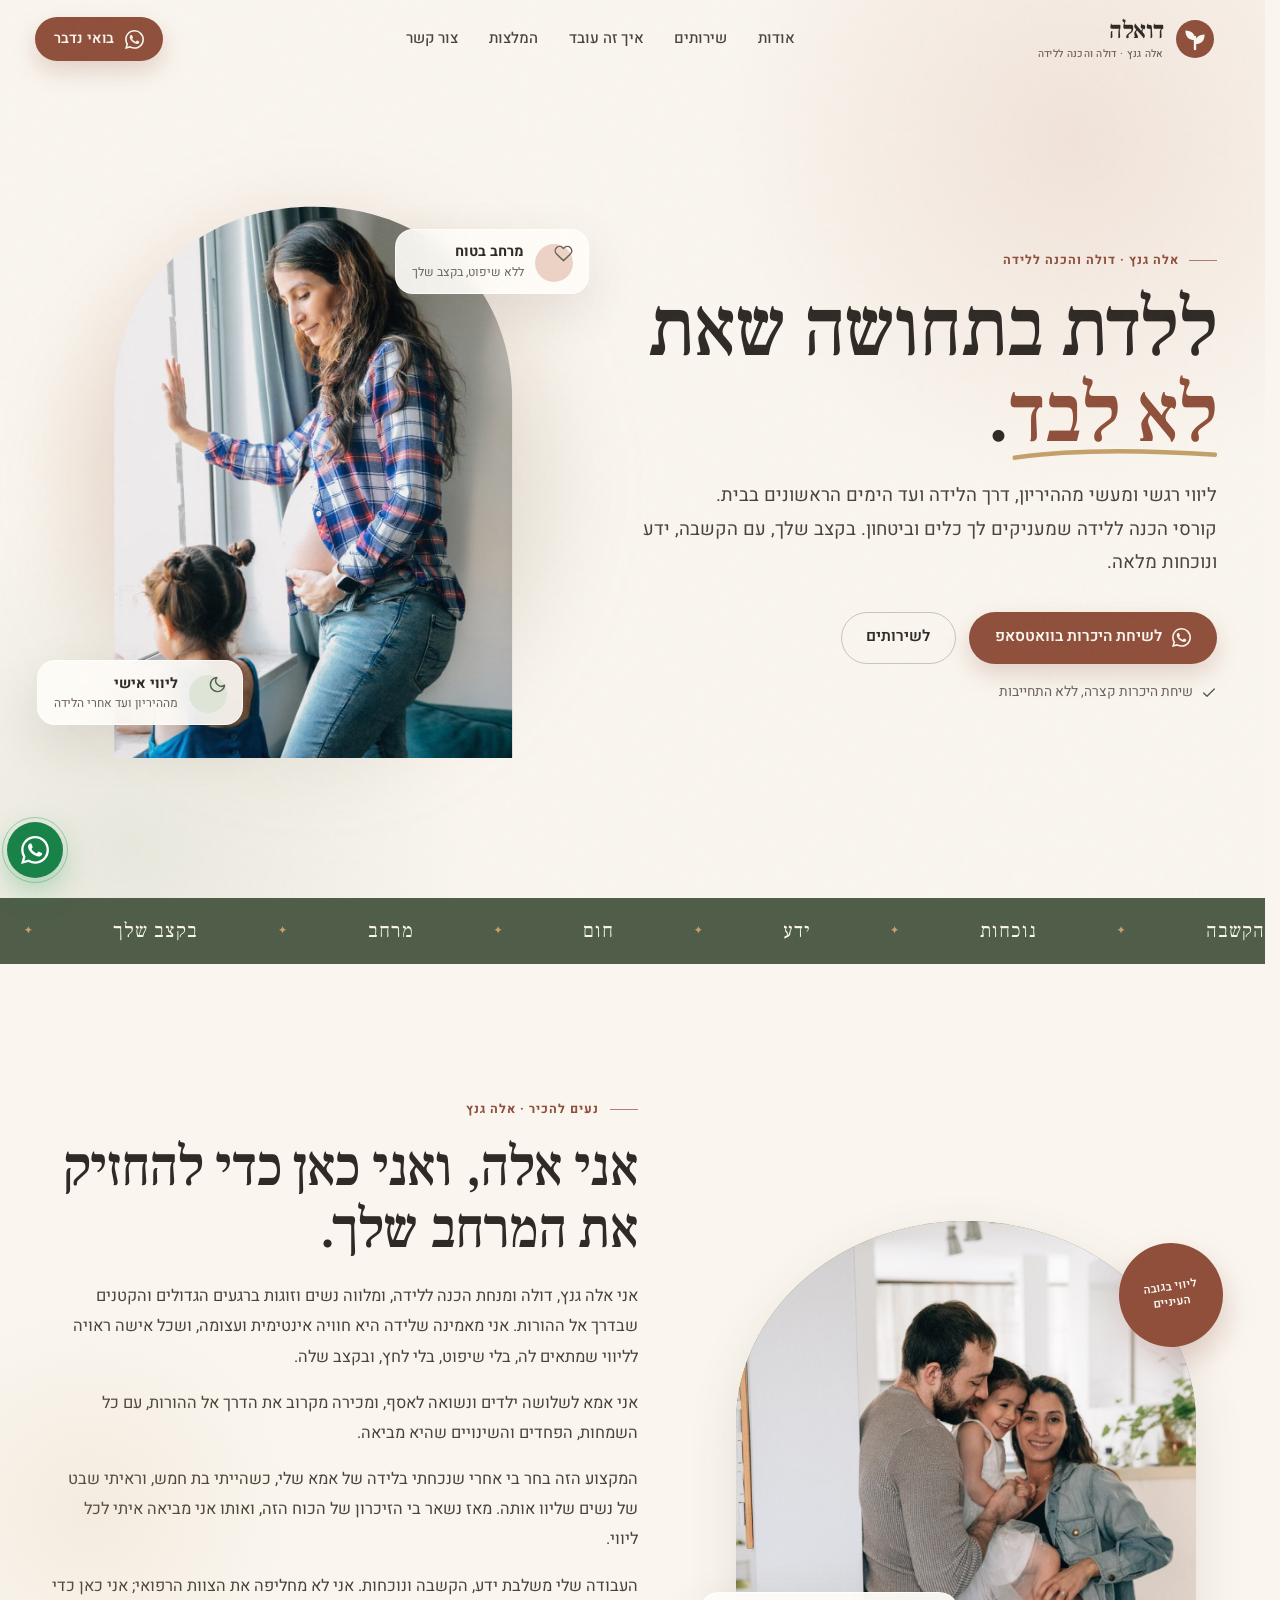
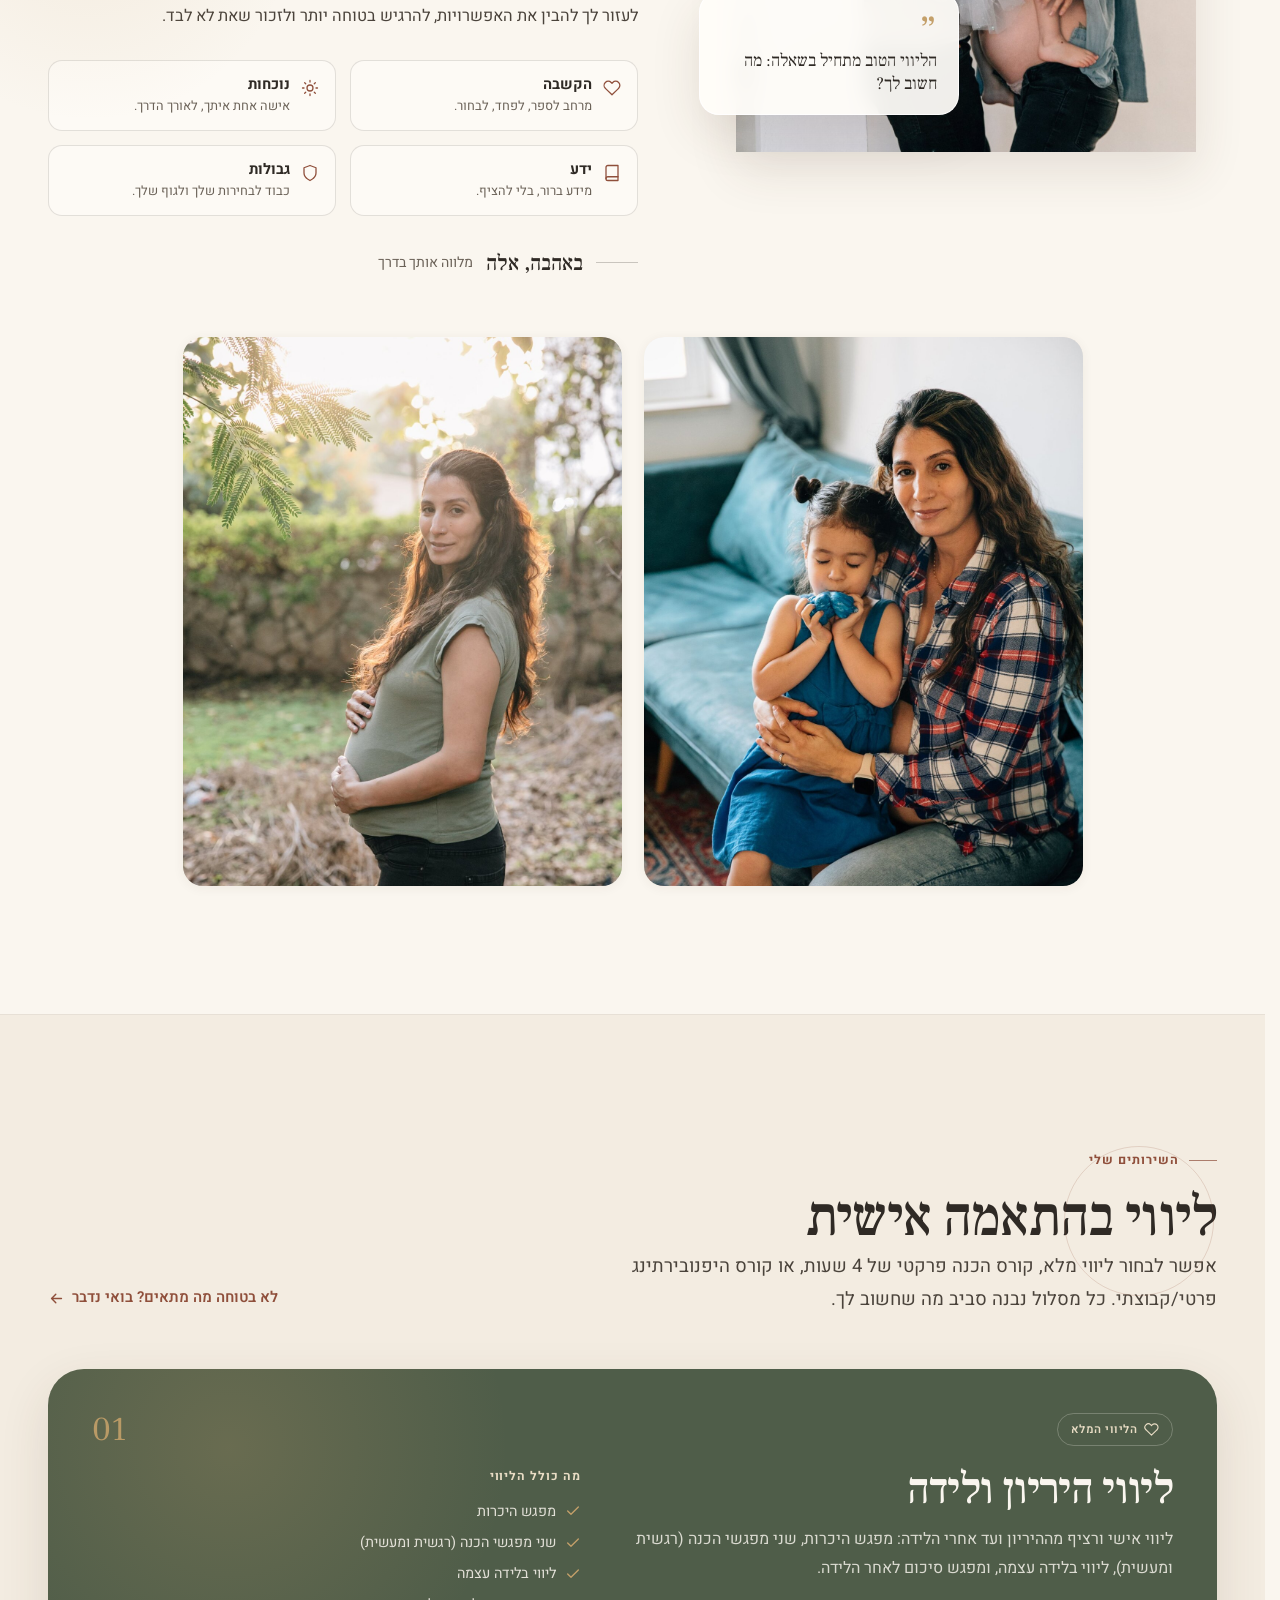
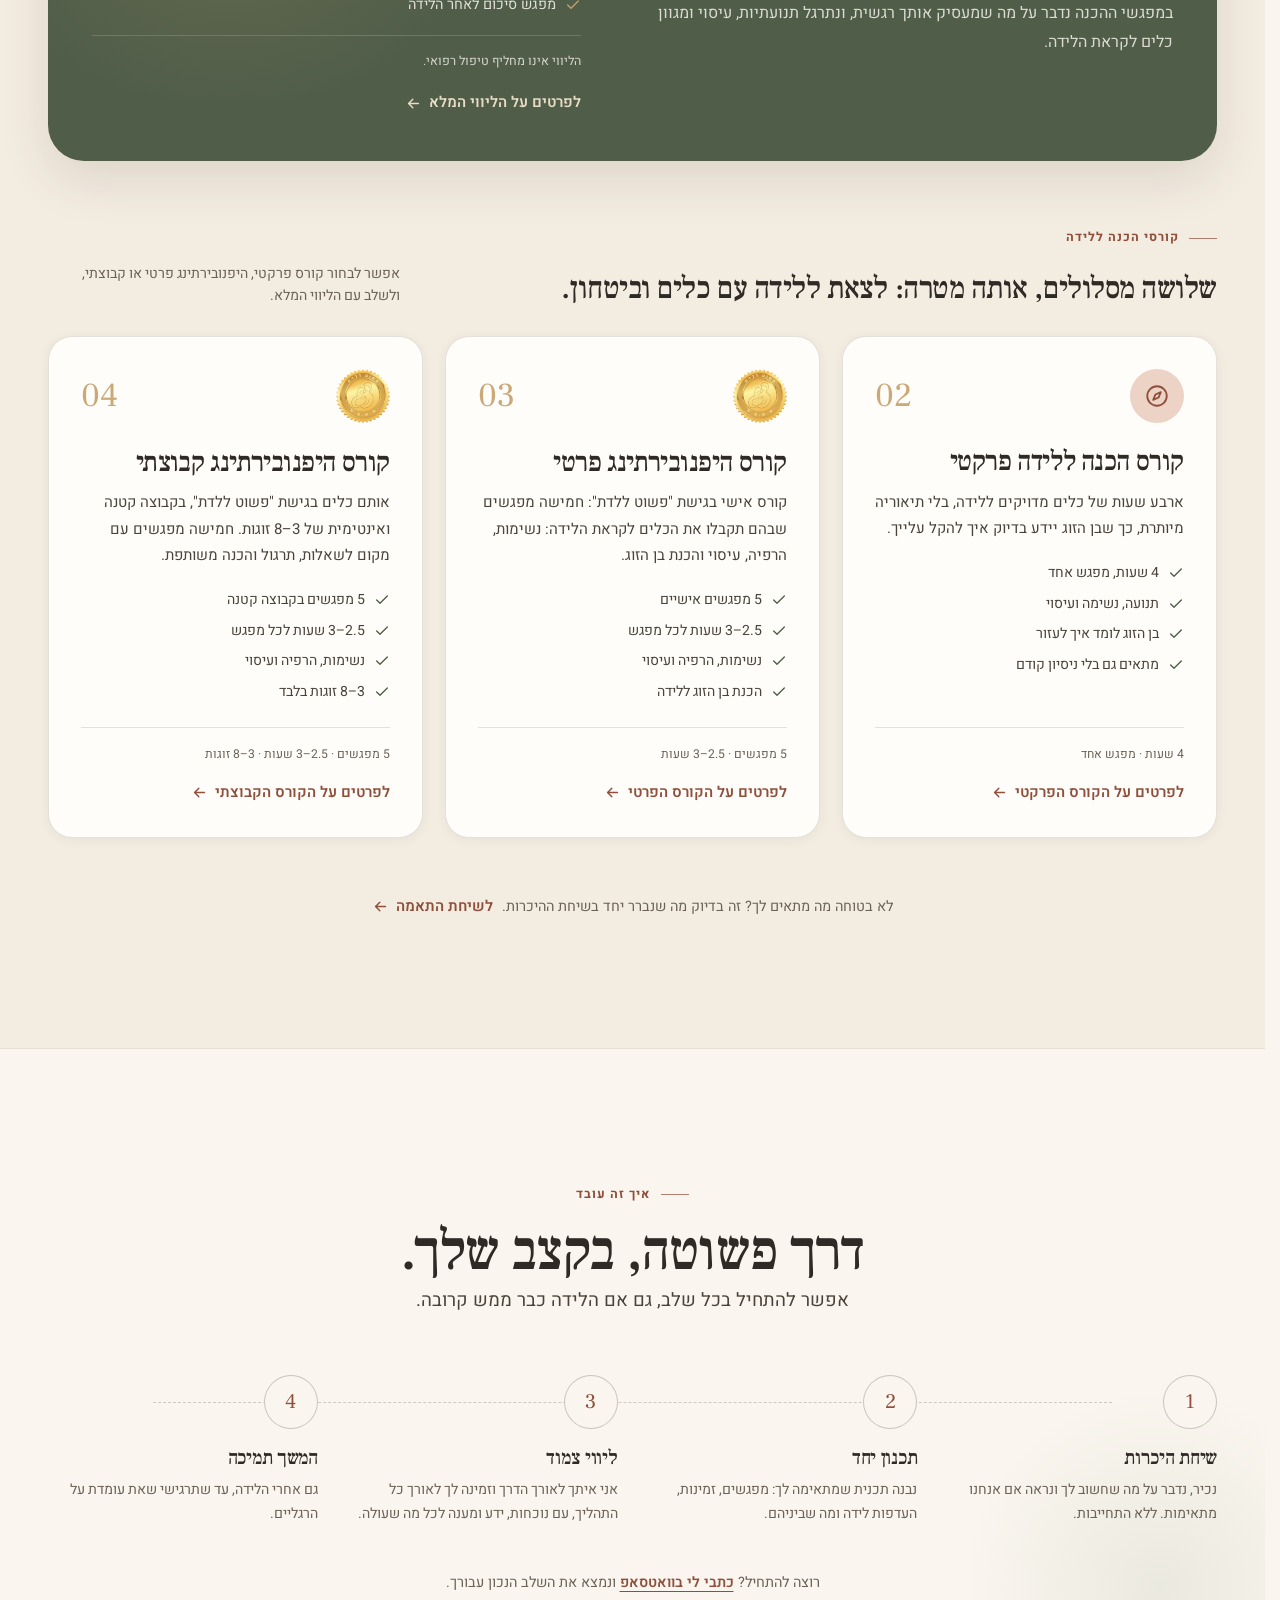
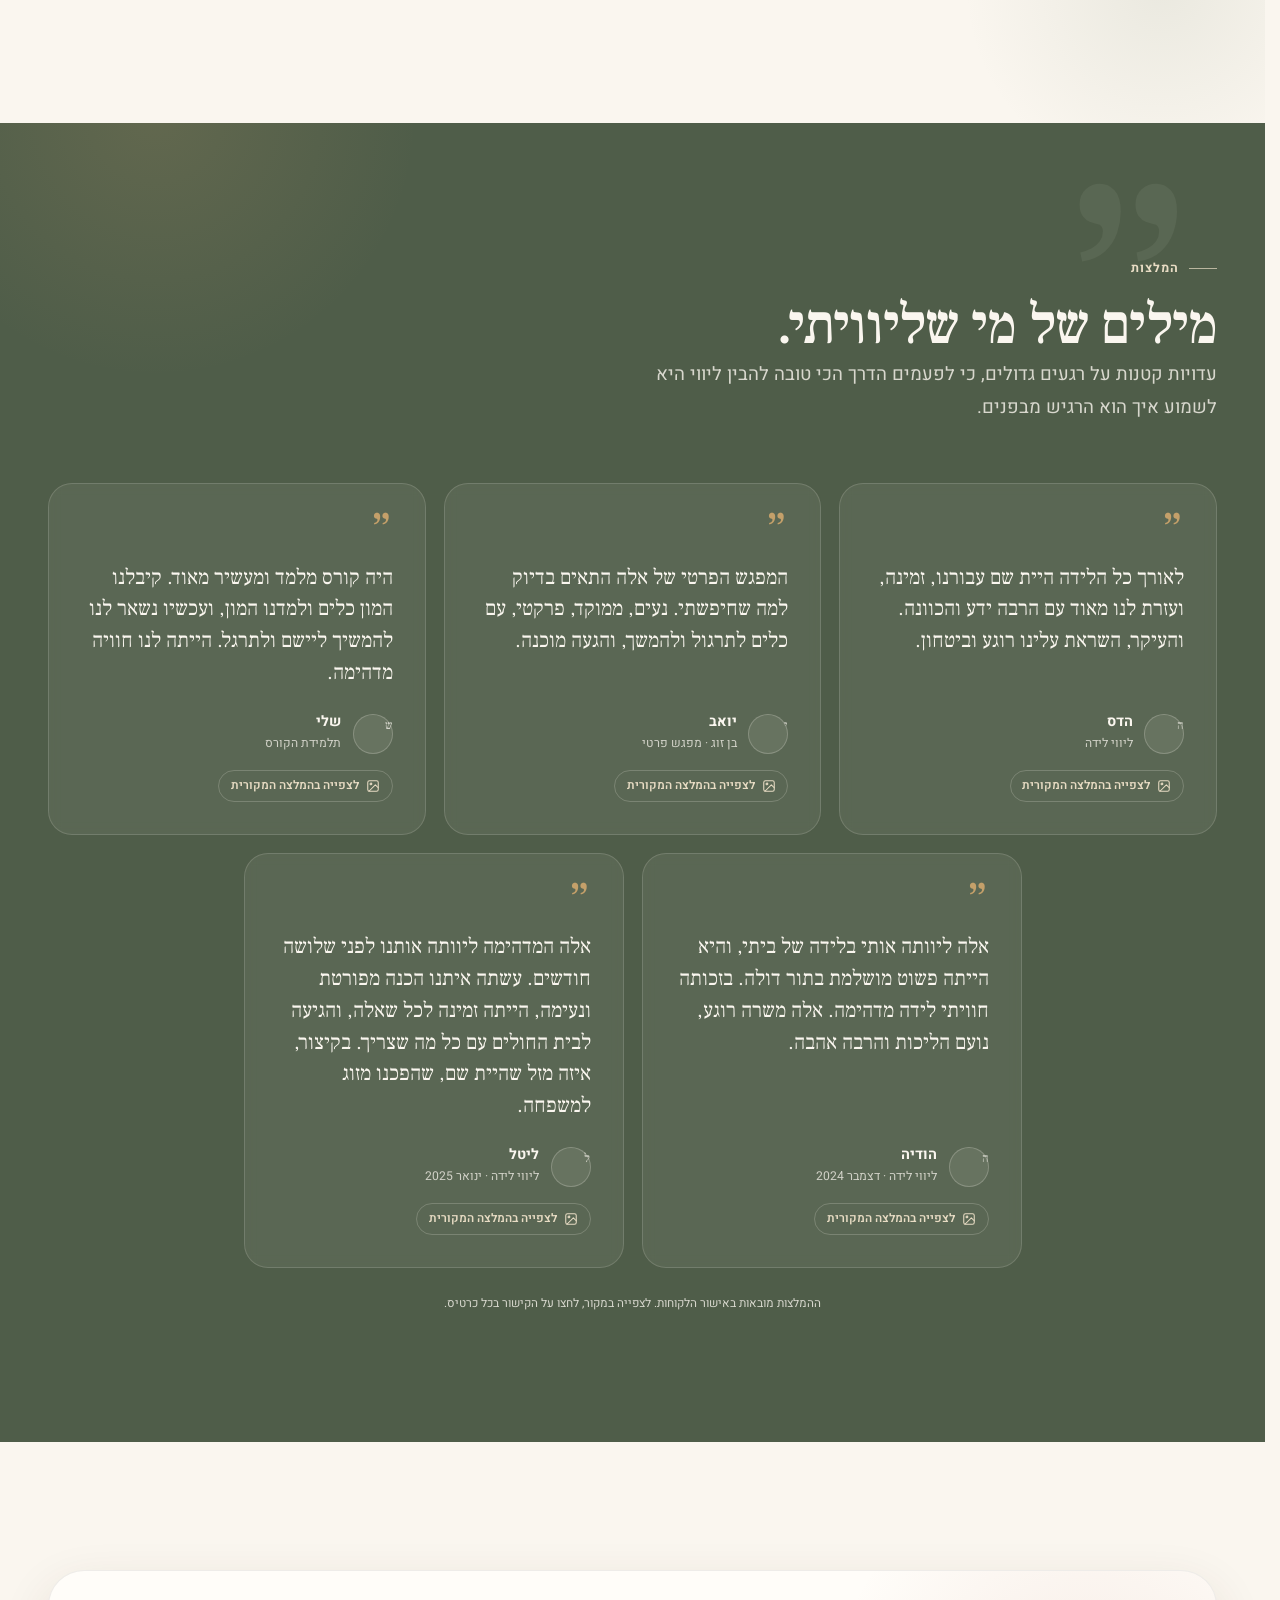
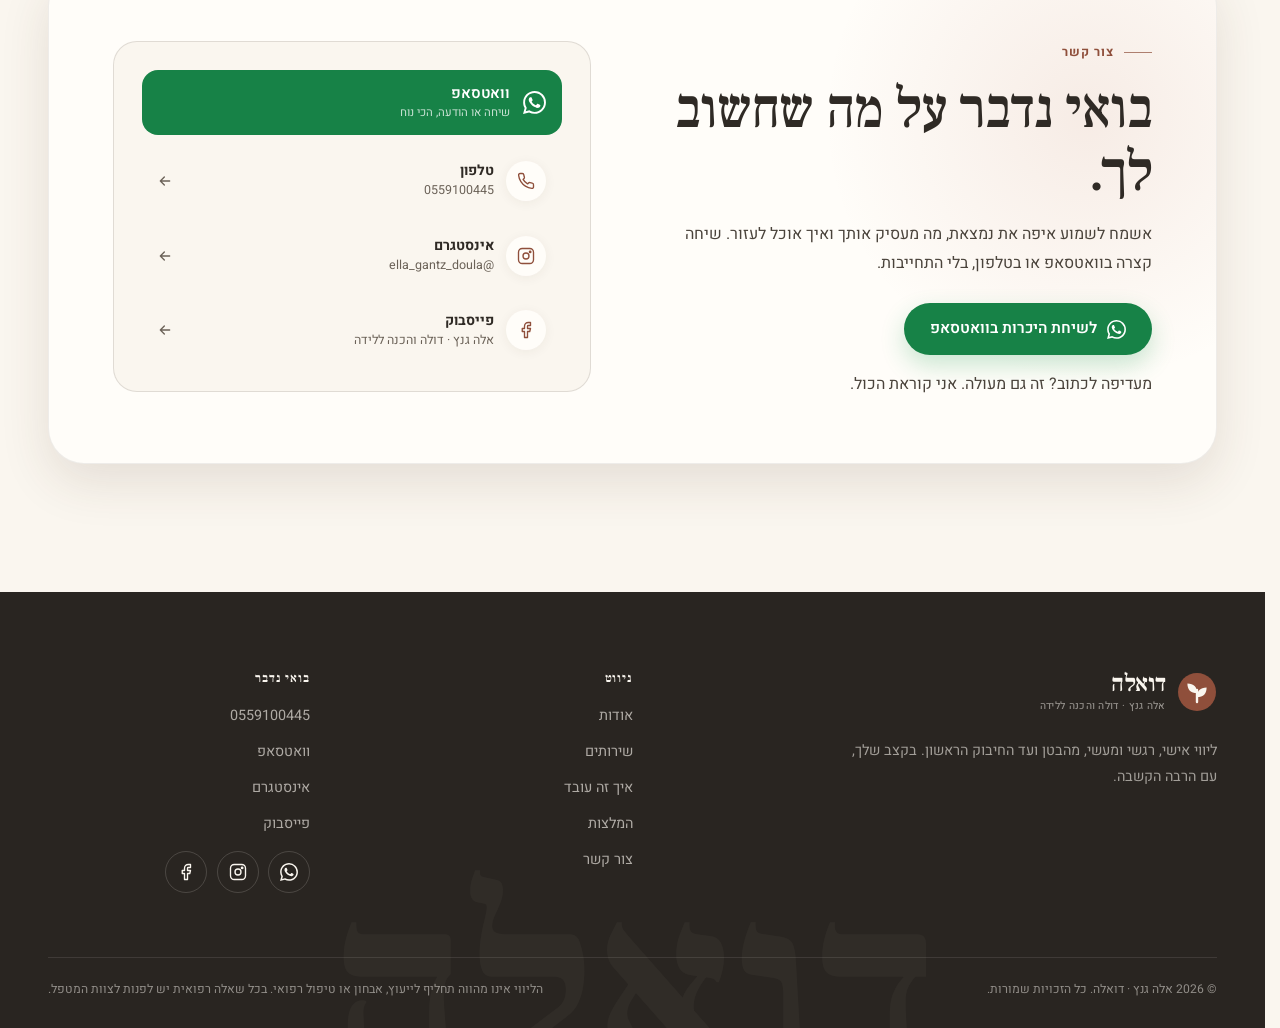
==== index.html @ ed53acb3 "Use gold seal for hypnobirthing courses" ====
<!doctype html>
<html lang="he" dir="rtl">
<head>
  <meta charset="utf-8">
  <meta name="viewport" content="width=device-width, initial-scale=1">
  <title>דואלה | אלה גנץ · דולה והכנה ללידה</title>
  <meta name="description" content="ליווי אישי של אלה גנץ, דולה ומנחת הכנה ללידה, לנשים וזוגות: ליווי היריון ולידה, קורס הכנה פרקטי וקורסי היפנובירתינג ׳פשוט ללדת׳. שיחת היכרות ללא התחייבות.">
  <meta name="theme-color" content="#faf6ef">
  <link rel="canonical" href="https://douella.com/">
  <link rel="manifest" href="site.webmanifest">
  <meta property="og:type" content="website">
  <meta property="og:locale" content="he_IL">
  <meta property="og:site_name" content="דואלה">
  <meta property="og:title" content="דואלה | אלה גנץ · דולה והכנה ללידה">
  <meta property="og:description" content="ליווי אישי של אלה גנץ, דולה ומנחת הכנה ללידה: ליווי היריון ולידה, קורס הכנה פרקטי וקורסי היפנובירתינג ׳פשוט ללדת׳.">
  <meta name="twitter:card" content="summary">
  <link rel="icon" href="assets/favicon.svg" type="image/svg+xml">
  <link rel="preconnect" href="https://fonts.googleapis.com">
  <link rel="preconnect" href="https://fonts.gstatic.com" crossorigin>
  <link href="https://fonts.googleapis.com/css2?family=Frank+Ruhl+Libre:wght@300;400;500;700&amp;family=Heebo:wght@300;400;500;600;700&amp;display=swap" rel="stylesheet">
  <link rel="stylesheet" href="styles.css">
  <script>document.documentElement.classList.add('js');</script>
  <script type="application/ld+json">
  {
    "@context": "https://schema.org",
    "@type": "ProfessionalService",
    "name": "דואלה · אלה גנץ",
    "founder": {
      "@type": "Person",
      "name": "אלה גנץ",
      "jobTitle": "דולה ומנחת הכנה ללידה"
    },
    "description": "דולה ומנחת הכנה ללידה: ליווי היריון ולידה, קורס הכנה פרקטי וקורסי היפנובירתינג ׳פשוט ללדת׳ לנשים וזוגות",
    "url": "https://douella.com",
    "telephone": "+972559100445",
    "areaServed": "IL",
    "sameAs": [
      "https://www.instagram.com/ella_gantz_doula",
      "https://www.facebook.com/ella.gantz/"
    ],
    "serviceType": [
      "ליווי היריון ולידה",
      "קורס הכנה ללידה פרקטי",
      "קורס היפנובירתינג פרטי",
      "קורס היפנובירתינג קבוצתי"
    ]
  }
  </script>
</head>
<body>
  <svg class="svg-defs" width="0" height="0" aria-hidden="true" focusable="false">
    <defs>
      <clipPath id="hero-arch" clipPathUnits="objectBoundingBox">
        <path d="M.125.941V.385C.125.206.286.085.5.085S.875.206.875.385V.941Z"/>
      </clipPath>
    </defs>
  </svg>

  <a class="skip-link" href="#main">דילוג לתוכן הראשי</a>

  <header class="site-header" id="site-header">
    <div class="container header-inner">
      <a class="brand" href="#top" aria-label="דואלה, חזרה לראש העמוד">
        <span class="brand-mark" aria-hidden="true">
          <svg viewBox="0 0 40 40" focusable="false">
            <circle cx="20" cy="20" r="19" fill="#8f4f3b"/>
            <path d="M20 30V18" fill="none" stroke="#faf6ef" stroke-width="2.4" stroke-linecap="round"/>
            <path d="M20 21c-6.4 0-9.6-3.4-9.6-9.6 6.4 0 9.6 3.4 9.6 9.6z" fill="#faf6ef"/>
            <path d="M20 25c6.4 0 9.6-3.4 9.6-9.6-6.4 0-9.6 3.4-9.6 9.6z" fill="#faf6ef"/>
          </svg>
        </span>
        <span class="brand-text">דואלה<span class="brand-sub">אלה גנץ · דולה והכנה ללידה</span></span>
      </a>

      <nav class="main-nav" aria-label="ניווט ראשי">
        <a href="#about">אודות</a>
        <a href="#services">שירותים</a>
        <a href="#process">איך זה עובד</a>
        <a href="#testimonials">המלצות</a>
        <a href="#contact">צור קשר</a>
      </nav>

      <div class="header-actions">
        <a class="btn btn--primary btn--small" href="https://wa.me/972559100445" data-contact-link="whatsapp" data-wa-message="היי אלה, אשמח לשמוע עוד על הליווי" target="_blank" rel="noopener noreferrer">
          <svg viewBox="0 0 24 24" aria-hidden="true" focusable="false" fill="currentColor"><path d="M17.47 14.38c-.3-.15-1.76-.87-2.03-.97-.27-.1-.47-.15-.67.15-.2.3-.77.97-.94 1.16-.17.2-.35.22-.64.08-.3-.15-1.26-.46-2.39-1.48-.88-.79-1.48-1.76-1.65-2.06-.17-.3-.02-.46.13-.6.13-.14.3-.35.45-.52.15-.17.2-.3.3-.5.1-.2.05-.37-.05-.52-.1-.15-.67-1.61-.92-2.2-.24-.58-.49-.5-.67-.51-.17-.01-.37-.01-.57-.01-.2 0-.52.07-.79.37-.27.3-1.04 1.02-1.04 2.48s1.07 2.88 1.22 3.08c.15.2 2.1 3.2 5.08 4.49.71.3 1.26.49 1.69.62.71.23 1.36.2 1.87.12.57-.09 1.76-.72 2.01-1.42.25-.69.25-1.29.17-1.41-.07-.12-.27-.2-.57-.35zM12.05 21.8h-.01a9.87 9.87 0 0 1-5.03-1.38l-.36-.21-3.74.98 1-3.65-.24-.37a9.86 9.86 0 0 1-1.51-5.26c0-5.45 4.44-9.88 9.89-9.88 2.64 0 5.12 1.03 6.99 2.9a9.83 9.83 0 0 1 2.89 6.99c0 5.45-4.44 9.88-9.88 9.88zm8.41-18.3A11.82 11.82 0 0 0 12.05 0C5.5 0 .16 5.34.16 11.9c0 2.1.55 4.14 1.59 5.95L.06 24l6.3-1.65a11.88 11.88 0 0 0 5.69 1.45h.01c6.55 0 11.89-5.34 11.89-11.9 0-3.18-1.24-6.16-3.49-8.4z"/></svg>
          בואי נדבר
        </a>
        <button class="menu-toggle" type="button" id="menu-toggle" aria-controls="mobile-menu" aria-expanded="false">
          <span class="sr-only">פתיחת תפריט</span>
          <span></span>
          <span></span>
        </button>
      </div>
    </div>
  </header>

  <dialog class="mobile-menu" id="mobile-menu" aria-labelledby="mobile-menu-title">
    <div class="mobile-menu-inner">
      <div class="mobile-menu-head">
        <span class="brand-text" id="mobile-menu-title">דואלה<span class="brand-sub">אלה גנץ · דולה והכנה ללידה</span></span>
        <button class="menu-close" type="button" data-close-menu aria-label="סגירת תפריט">×</button>
      </div>
      <nav class="mobile-nav" aria-label="ניווט במובייל">
        <a href="#about" data-close-menu>אודות</a>
        <a href="#services" data-close-menu>שירותים</a>
        <a href="#process" data-close-menu>איך זה עובד</a>
        <a href="#testimonials" data-close-menu>המלצות</a>
        <a href="#contact" data-close-menu>צור קשר</a>
      </nav>
      <div class="mobile-menu-cta">
        <a class="btn btn--primary btn--block" href="https://wa.me/972559100445" data-contact-link="whatsapp" data-wa-message="היי אלה, אשמח לשמוע עוד על הליווי" target="_blank" rel="noopener noreferrer">
          <svg viewBox="0 0 24 24" aria-hidden="true" focusable="false" fill="currentColor"><path d="M17.47 14.38c-.3-.15-1.76-.87-2.03-.97-.27-.1-.47-.15-.67.15-.2.3-.77.97-.94 1.16-.17.2-.35.22-.64.08-.3-.15-1.26-.46-2.39-1.48-.88-.79-1.48-1.76-1.65-2.06-.17-.3-.02-.46.13-.6.13-.14.3-.35.45-.52.15-.17.2-.3.3-.5.1-.2.05-.37-.05-.52-.1-.15-.67-1.61-.92-2.2-.24-.58-.49-.5-.67-.51-.17-.01-.37-.01-.57-.01-.2 0-.52.07-.79.37-.27.3-1.04 1.02-1.04 2.48s1.07 2.88 1.22 3.08c.15.2 2.1 3.2 5.08 4.49.71.3 1.26.49 1.69.62.71.23 1.36.2 1.87.12.57-.09 1.76-.72 2.01-1.42.25-.69.25-1.29.17-1.41-.07-.12-.27-.2-.57-.35zM12.05 21.8h-.01a9.87 9.87 0 0 1-5.03-1.38l-.36-.21-3.74.98 1-3.65-.24-.37a9.86 9.86 0 0 1-1.51-5.26c0-5.45 4.44-9.88 9.89-9.88 2.64 0 5.12 1.03 6.99 2.9a9.83 9.83 0 0 1 2.89 6.99c0 5.45-4.44 9.88-9.88 9.88zm8.41-18.3A11.82 11.82 0 0 0 12.05 0C5.5 0 .16 5.34.16 11.9c0 2.1.55 4.14 1.59 5.95L.06 24l6.3-1.65a11.88 11.88 0 0 0 5.69 1.45h.01c6.55 0 11.89-5.34 11.89-11.9 0-3.18-1.24-6.16-3.49-8.4z"/></svg>
          לשיחת היכרות בוואטסאפ
        </a>
        <p class="mobile-menu-note">שיחת היכרות קצרה, ללא התחייבות</p>
      </div>
    </div>
  </dialog>

  <main id="main">
    <section class="hero" id="top">
      <div class="container hero-grid">
        <div class="hero-copy" data-reveal>
          <span class="eyebrow">אלה גנץ · דולה והכנה ללידה</span>
          <h1>ללדת בתחושה שאת <em class="h1-accent">לא לבד<svg viewBox="0 0 200 12" preserveAspectRatio="none" aria-hidden="true" focusable="false"><path d="M3 8.5C52 3.5 112 2.5 197 6.5" fill="none" stroke="currentColor" stroke-width="3" stroke-linecap="round"/></svg></em>.</h1>
          <p class="hero-lead">ליווי רגשי ומעשי מההיריון, דרך הלידה ועד הימים הראשונים בבית.<br>קורסי הכנה ללידה שמעניקים לך כלים וביטחון. בקצב שלך, עם הקשבה, ידע ונוכחות מלאה.</p>
          <div class="hero-actions">
            <a class="btn btn--primary" href="https://wa.me/972559100445" data-contact-link="whatsapp" data-wa-message="היי אלה, אשמח לקבוע שיחת היכרות" target="_blank" rel="noopener noreferrer">
              <svg viewBox="0 0 24 24" aria-hidden="true" focusable="false" fill="currentColor"><path d="M17.47 14.38c-.3-.15-1.76-.87-2.03-.97-.27-.1-.47-.15-.67.15-.2.3-.77.97-.94 1.16-.17.2-.35.22-.64.08-.3-.15-1.26-.46-2.39-1.48-.88-.79-1.48-1.76-1.65-2.06-.17-.3-.02-.46.13-.6.13-.14.3-.35.45-.52.15-.17.2-.3.3-.5.1-.2.05-.37-.05-.52-.1-.15-.67-1.61-.92-2.2-.24-.58-.49-.5-.67-.51-.17-.01-.37-.01-.57-.01-.2 0-.52.07-.79.37-.27.3-1.04 1.02-1.04 2.48s1.07 2.88 1.22 3.08c.15.2 2.1 3.2 5.08 4.49.71.3 1.26.49 1.69.62.71.23 1.36.2 1.87.12.57-.09 1.76-.72 2.01-1.42.25-.69.25-1.29.17-1.41-.07-.12-.27-.2-.57-.35zM12.05 21.8h-.01a9.87 9.87 0 0 1-5.03-1.38l-.36-.21-3.74.98 1-3.65-.24-.37a9.86 9.86 0 0 1-1.51-5.26c0-5.45 4.44-9.88 9.89-9.88 2.64 0 5.12 1.03 6.99 2.9a9.83 9.83 0 0 1 2.89 6.99c0 5.45-4.44 9.88-9.88 9.88zm8.41-18.3A11.82 11.82 0 0 0 12.05 0C5.5 0 .16 5.34.16 11.9c0 2.1.55 4.14 1.59 5.95L.06 24l6.3-1.65a11.88 11.88 0 0 0 5.69 1.45h.01c6.55 0 11.89-5.34 11.89-11.9 0-3.18-1.24-6.16-3.49-8.4z"/></svg>
              לשיחת היכרות בוואטסאפ
            </a>
            <a class="btn btn--ghost" href="#services">לשירותים</a>
          </div>
          <p class="hero-note">
            <svg viewBox="0 0 24 24" aria-hidden="true" focusable="false" fill="none" stroke="currentColor" stroke-width="2" stroke-linecap="round" stroke-linejoin="round"><path d="M20 6 9 17l-5-5"/></svg>
            שיחת היכרות קצרה, ללא התחייבות
          </p>
        </div>

        <div class="hero-art-wrap" data-reveal style="--delay: .12s">
          <div class="hero-art-glow" aria-hidden="true"></div>
          <div class="hero-photo-frame">
            <img class="hero-photo" src="assets/photos/ella-hero.jpg" alt="אלה גנץ, דולה והכנה ללידה" width="1200" height="1800" fetchpriority="high">
          </div>
          <div class="floating-card floating-card--top" aria-hidden="true">
            <span class="floating-icon">
              <svg viewBox="0 0 24 24" fill="none" stroke="currentColor" stroke-width="1.8" stroke-linecap="round" stroke-linejoin="round"><path d="M20.8 4.6a5.5 5.5 0 0 0-7.8 0L12 5.7l-1.1-1.1a5.5 5.5 0 0 0-7.8 7.8l1.1 1.1L12 21l7.8-7.5 1.1-1.1a5.5 5.5 0 0 0-.1-7.8z"/></svg>
            </span>
            <div><strong>מרחב בטוח</strong><span>ללא שיפוט, בקצב שלך</span></div>
          </div>
          <div class="floating-card floating-card--bottom" aria-hidden="true">
            <span class="floating-icon">
              <svg viewBox="0 0 24 24" fill="none" stroke="currentColor" stroke-width="1.8" stroke-linecap="round" stroke-linejoin="round"><path d="M21 12.8A9 9 0 1 1 11.2 3 7 7 0 0 0 21 12.8z"/></svg>
            </span>
            <div><strong>ליווי אישי</strong><span>מההיריון ועד אחרי הלידה</span></div>
          </div>
        </div>
      </div>
    </section>

    <div class="marquee" aria-hidden="true">
      <div class="marquee-track">
        <div class="marquee-group">
          <span>הקשבה</span><span class="marquee-dot">✦</span>
          <span>נוכחות</span><span class="marquee-dot">✦</span>
          <span>ידע</span><span class="marquee-dot">✦</span>
          <span>חום</span><span class="marquee-dot">✦</span>
          <span>מרחב</span><span class="marquee-dot">✦</span>
          <span>בקצב שלך</span><span class="marquee-dot">✦</span>
        </div>
        <div class="marquee-group">
          <span>הקשבה</span><span class="marquee-dot">✦</span>
          <span>נוכחות</span><span class="marquee-dot">✦</span>
          <span>ידע</span><span class="marquee-dot">✦</span>
          <span>חום</span><span class="marquee-dot">✦</span>
          <span>מרחב</span><span class="marquee-dot">✦</span>
          <span>בקצב שלך</span><span class="marquee-dot">✦</span>
        </div>
      </div>
    </div>

    <section class="about section" id="about">
      <div class="container about-grid">
        <div class="about-art-wrap" data-reveal>
          <div class="about-photo-frame">
            <img class="about-photo" src="assets/photos/ella-about.jpg" alt="אלה גנץ, תמונה אישית" width="1200" height="1800" loading="lazy">
          </div>
          <div class="about-quote">
            <span class="about-quote-mark" aria-hidden="true">”</span>
            <p>הליווי הטוב מתחיל בשאלה: מה חשוב לך?</p>
          </div>
          <div class="about-badge" aria-hidden="true">ליווי בגובה העיניים</div>
        </div>

        <div class="about-copy" data-reveal style="--delay: .08s">
          <span class="eyebrow">נעים להכיר · אלה גנץ</span>
          <h2>אני אלה, ואני כאן כדי להחזיק את המרחב שלך.</h2>
          <p>אני אלה גנץ, דולה ומנחת הכנה ללידה, ומלווה נשים וזוגות ברגעים הגדולים והקטנים שבדרך אל ההורות. אני מאמינה שלידה היא חוויה אינטימית ועצומה, ושכל אישה ראויה לליווי שמתאים לה, בלי שיפוט, בלי לחץ, ובקצב שלה.</p>
          <p>אני אמא לשלושה ילדים ונשואה לאסף, ומכירה מקרוב את הדרך אל ההורות, עם כל השמחות, הפחדים והשינויים שהיא מביאה.</p>
          <p>המקצוע הזה בחר בי אחרי שנכחתי בלידה של אמא שלי, כשהייתי בת חמש, וראיתי שבט של נשים שליוו אותה. מאז נשאר בי הזיכרון של הכוח הזה, ואותו אני מביאה איתי לכל ליווי.</p>
          <p>העבודה שלי משלבת ידע, הקשבה ונוכחות. אני לא מחליפה את הצוות הרפואי; אני כאן כדי לעזור לך להבין את האפשרויות, להרגיש בטוחה יותר ולזכור שאת לא לבד.</p>

          <div class="values-grid">
            <div class="value">
              <svg viewBox="0 0 24 24" aria-hidden="true" focusable="false" fill="none" stroke="currentColor" stroke-width="1.7" stroke-linecap="round" stroke-linejoin="round"><path d="M20.8 4.6a5.5 5.5 0 0 0-7.8 0L12 5.7l-1.1-1.1a5.5 5.5 0 0 0-7.8 7.8l1.1 1.1L12 21l7.8-7.5 1.1-1.1a5.5 5.5 0 0 0-.1-7.8z"/></svg>
              <div><strong>הקשבה</strong><span>מרחב לספר, לפחד, לבחור.</span></div>
            </div>
            <div class="value">
              <svg viewBox="0 0 24 24" aria-hidden="true" focusable="false" fill="none" stroke="currentColor" stroke-width="1.7" stroke-linecap="round" stroke-linejoin="round"><circle cx="12" cy="12" r="4"/><path d="M12 2v2M12 20v2M4.9 4.9l1.4 1.4M17.7 17.7l1.4 1.4M2 12h2M20 12h2M4.9 19.1l1.4-1.4M17.7 6.3l1.4-1.4"/></svg>
              <div><strong>נוכחות</strong><span>אישה אחת איתך, לאורך הדרך.</span></div>
            </div>
            <div class="value">
              <svg viewBox="0 0 24 24" aria-hidden="true" focusable="false" fill="none" stroke="currentColor" stroke-width="1.7" stroke-linecap="round" stroke-linejoin="round"><path d="M4 19.5A2.5 2.5 0 0 1 6.5 17H20"/><path d="M6.5 2H20v20H6.5A2.5 2.5 0 0 1 4 19.5v-15A2.5 2.5 0 0 1 6.5 2z"/></svg>
              <div><strong>ידע</strong><span>מידע ברור, בלי להציף.</span></div>
            </div>
            <div class="value">
              <svg viewBox="0 0 24 24" aria-hidden="true" focusable="false" fill="none" stroke="currentColor" stroke-width="1.7" stroke-linecap="round" stroke-linejoin="round"><path d="M12 22s8-4 8-10V5l-8-3-8 3v7c0 6 8 10 8 10z"/></svg>
              <div><strong>גבולות</strong><span>כבוד לבחירות שלך ולגוף שלך.</span></div>
            </div>
          </div>

          <div class="signature">
            <strong>באהבה, אלה</strong>
            <span>מלווה אותך בדרך</span>
          </div>
        </div>
      </div>

      <div class="container about-gallery">
        <div class="about-gallery-grid" data-reveal>
          <figure class="about-photo-card">
            <img src="assets/photos/ella-gallery-1.jpg" alt="תמונה אישית של אלה גנץ" width="1200" height="1800" loading="lazy">
          </figure>
          <figure class="about-photo-card">
            <img src="assets/photos/ella-gallery-3.jpg" alt="תמונה אישית של אלה גנץ" width="1200" height="1800" loading="lazy">
          </figure>
        </div>
      </div>
    </section>

    <section class="services section" id="services">
      <div class="container">
        <div class="services-head">
          <div class="section-head" data-reveal>
            <span class="eyebrow">השירותים שלי</span>
            <h2>ליווי בהתאמה אישית</h2>
            <p class="section-lead">אפשר לבחור ליווי מלא, קורס הכנה פרקטי של 4 שעות, או קורס היפנובירתינג פרטי/קבוצתי. כל מסלול נבנה סביב מה שחשוב לך.</p>
          </div>
          <a class="link-arrow" href="#contact" data-reveal style="--delay: .1s">לא בטוחה מה מתאים? בואי נדבר
            <svg viewBox="0 0 24 24" aria-hidden="true" focusable="false" fill="none" stroke="currentColor" stroke-width="2" stroke-linecap="round" stroke-linejoin="round"><path d="M19 12H5m6-6-6 6 6 6"/></svg>
          </a>
        </div>

        <article class="service-feature" data-reveal>
          <div class="service-feature-head">
            <span class="service-feature-badge">
              <svg viewBox="0 0 24 24" aria-hidden="true" focusable="false" fill="none" stroke="currentColor" stroke-width="1.8" stroke-linecap="round" stroke-linejoin="round"><path d="M20.8 4.6a5.5 5.5 0 0 0-7.8 0L12 5.7l-1.1-1.1a5.5 5.5 0 0 0-7.8 7.8l1.1 1.1L12 21l7.8-7.5 1.1-1.1a5.5 5.5 0 0 0-.1-7.8z"/></svg>
              הליווי המלא
            </span>
            <span class="service-number" aria-hidden="true">01</span>
          </div>
          <div class="service-feature-body">
            <div class="service-feature-copy">
              <h3>ליווי היריון ולידה</h3>
              <p>ליווי אישי ורציף מההיריון ועד אחרי הלידה: מפגש היכרות, שני מפגשי הכנה (רגשית ומעשית), ליווי בלידה עצמה, ומפגש סיכום לאחר הלידה.</p>
              <p class="service-feature-extra">במפגשי ההכנה נדבר על מה שמעסיק אותך רגשית, ונתרגל תנועתיות, עיסוי ומגוון כלים לקראת הלידה.</p>
            </div>
            <div class="service-feature-details">
              <h4>מה כולל הליווי</h4>
              <ul class="service-list">
                <li><svg viewBox="0 0 24 24" aria-hidden="true" focusable="false" fill="none" stroke="currentColor" stroke-width="2" stroke-linecap="round" stroke-linejoin="round"><path d="M20 6 9 17l-5-5"/></svg>מפגש היכרות</li>
                <li><svg viewBox="0 0 24 24" aria-hidden="true" focusable="false" fill="none" stroke="currentColor" stroke-width="2" stroke-linecap="round" stroke-linejoin="round"><path d="M20 6 9 17l-5-5"/></svg>שני מפגשי הכנה (רגשית ומעשית)</li>
                <li><svg viewBox="0 0 24 24" aria-hidden="true" focusable="false" fill="none" stroke="currentColor" stroke-width="2" stroke-linecap="round" stroke-linejoin="round"><path d="M20 6 9 17l-5-5"/></svg>ליווי בלידה עצמה</li>
                <li><svg viewBox="0 0 24 24" aria-hidden="true" focusable="false" fill="none" stroke="currentColor" stroke-width="2" stroke-linecap="round" stroke-linejoin="round"><path d="M20 6 9 17l-5-5"/></svg>מפגש סיכום לאחר הלידה</li>
              </ul>
              <p class="service-feature-meta">הליווי אינו מחליף טיפול רפואי.</p>
              <a class="link-arrow" href="https://wa.me/972559100445" data-contact-link="whatsapp" data-wa-message="היי אלה, אשמח לשמוע עוד על הליווי המלא" target="_blank" rel="noopener noreferrer">לפרטים על הליווי המלא
                <svg viewBox="0 0 24 24" aria-hidden="true" focusable="false" fill="none" stroke="currentColor" stroke-width="2" stroke-linecap="round" stroke-linejoin="round"><path d="M19 12H5m6-6-6 6 6 6"/></svg>
              </a>
            </div>
          </div>
        </article>

        <div class="courses-head" data-reveal>
          <div>
            <span class="eyebrow">קורסי הכנה ללידה</span>
            <h3>שלושה מסלולים, אותה מטרה: לצאת ללידה עם כלים וביטחון.</h3>
          </div>
          <p>אפשר לבחור קורס פרקטי, היפנובירתינג פרטי או קבוצתי, ולשלב עם הליווי המלא.</p>
        </div>

        <div class="course-grid">
          <article class="service-card" data-reveal>
            <div class="service-top">
              <span class="service-icon" aria-hidden="true">
                <svg viewBox="0 0 24 24" fill="none" stroke="currentColor" stroke-width="1.7" stroke-linecap="round" stroke-linejoin="round"><circle cx="12" cy="12" r="9"/><path d="m15.5 8.5-2.1 4.9-4.9 2.1 2.1-4.9z"/></svg>
              </span>
              <span class="service-number" aria-hidden="true">02</span>
            </div>
            <h4>קורס הכנה ללידה פרקטי</h4>
            <p>ארבע שעות של כלים מדויקים ללידה, בלי תיאוריה מיותרת, כך שבן הזוג יידע בדיוק איך להקל עלייך.</p>
            <ul class="service-list">
              <li><svg viewBox="0 0 24 24" aria-hidden="true" focusable="false" fill="none" stroke="currentColor" stroke-width="2" stroke-linecap="round" stroke-linejoin="round"><path d="M20 6 9 17l-5-5"/></svg>4 שעות, מפגש אחד</li>
              <li><svg viewBox="0 0 24 24" aria-hidden="true" focusable="false" fill="none" stroke="currentColor" stroke-width="2" stroke-linecap="round" stroke-linejoin="round"><path d="M20 6 9 17l-5-5"/></svg>תנועה, נשימה ועיסוי</li>
              <li><svg viewBox="0 0 24 24" aria-hidden="true" focusable="false" fill="none" stroke="currentColor" stroke-width="2" stroke-linecap="round" stroke-linejoin="round"><path d="M20 6 9 17l-5-5"/></svg>בן הזוג לומד איך לעזור</li>
              <li><svg viewBox="0 0 24 24" aria-hidden="true" focusable="false" fill="none" stroke="currentColor" stroke-width="2" stroke-linecap="round" stroke-linejoin="round"><path d="M20 6 9 17l-5-5"/></svg>מתאים גם בלי ניסיון קודם</li>
            </ul>
            <div class="service-meta">4 שעות · מפגש אחד</div>
            <a class="link-arrow" href="https://wa.me/972559100445" data-contact-link="whatsapp" data-wa-message="היי אלה, אשמח לשמוע עוד על קורס ההכנה הפרקטי" target="_blank" rel="noopener noreferrer">לפרטים על הקורס הפרקטי
              <svg viewBox="0 0 24 24" aria-hidden="true" focusable="false" fill="none" stroke="currentColor" stroke-width="2" stroke-linecap="round" stroke-linejoin="round"><path d="M19 12H5m6-6-6 6 6 6"/></svg>
            </a>
          </article>

          <article class="service-card" data-reveal style="--delay: .08s">
            <div class="service-top">
              <img class="course-seal" src="assets/goldseal-hebrew.png" alt="חותם זהב של היפנובירתינג" width="300" height="300" loading="lazy" decoding="async">
              <span class="service-number" aria-hidden="true">03</span>
            </div>
            <h4>קורס היפנובירתינג פרטי</h4>
            <p>קורס אישי בגישת "פשוט ללדת": חמישה מפגשים שבהם תקבלו את הכלים לקראת הלידה: נשימות, הרפיה, עיסוי והכנת בן הזוג.</p>
            <ul class="service-list">
              <li><svg viewBox="0 0 24 24" aria-hidden="true" focusable="false" fill="none" stroke="currentColor" stroke-width="2" stroke-linecap="round" stroke-linejoin="round"><path d="M20 6 9 17l-5-5"/></svg>5 מפגשים אישיים</li>
              <li><svg viewBox="0 0 24 24" aria-hidden="true" focusable="false" fill="none" stroke="currentColor" stroke-width="2" stroke-linecap="round" stroke-linejoin="round"><path d="M20 6 9 17l-5-5"/></svg>2.5–3 שעות לכל מפגש</li>
              <li><svg viewBox="0 0 24 24" aria-hidden="true" focusable="false" fill="none" stroke="currentColor" stroke-width="2" stroke-linecap="round" stroke-linejoin="round"><path d="M20 6 9 17l-5-5"/></svg>נשימות, הרפיה ועיסוי</li>
              <li><svg viewBox="0 0 24 24" aria-hidden="true" focusable="false" fill="none" stroke="currentColor" stroke-width="2" stroke-linecap="round" stroke-linejoin="round"><path d="M20 6 9 17l-5-5"/></svg>הכנת בן הזוג ללידה</li>
            </ul>
            <div class="service-meta">5 מפגשים · 2.5–3 שעות</div>
            <a class="link-arrow" href="https://wa.me/972559100445" data-contact-link="whatsapp" data-wa-message="היי אלה, אשמח לשמוע עוד על קורס ההיפנובירתינג הפרטי" target="_blank" rel="noopener noreferrer">לפרטים על הקורס הפרטי
              <svg viewBox="0 0 24 24" aria-hidden="true" focusable="false" fill="none" stroke="currentColor" stroke-width="2" stroke-linecap="round" stroke-linejoin="round"><path d="M19 12H5m6-6-6 6 6 6"/></svg>
            </a>
          </article>

          <article class="service-card" data-reveal style="--delay: .16s">
            <div class="service-top">
              <img class="course-seal" src="assets/goldseal-hebrew.png" alt="חותם זהב של היפנובירתינג" width="300" height="300" loading="lazy" decoding="async">
              <span class="service-number" aria-hidden="true">04</span>
            </div>
            <h4>קורס היפנובירתינג קבוצתי</h4>
            <p>אותם כלים בגישת "פשוט ללדת", בקבוצה קטנה ואינטימית של 3–8 זוגות. חמישה מפגשים עם מקום לשאלות, תרגול והכנה משותפת.</p>
            <ul class="service-list">
              <li><svg viewBox="0 0 24 24" aria-hidden="true" focusable="false" fill="none" stroke="currentColor" stroke-width="2" stroke-linecap="round" stroke-linejoin="round"><path d="M20 6 9 17l-5-5"/></svg>5 מפגשים בקבוצה קטנה</li>
              <li><svg viewBox="0 0 24 24" aria-hidden="true" focusable="false" fill="none" stroke="currentColor" stroke-width="2" stroke-linecap="round" stroke-linejoin="round"><path d="M20 6 9 17l-5-5"/></svg>2.5–3 שעות לכל מפגש</li>
              <li><svg viewBox="0 0 24 24" aria-hidden="true" focusable="false" fill="none" stroke="currentColor" stroke-width="2" stroke-linecap="round" stroke-linejoin="round"><path d="M20 6 9 17l-5-5"/></svg>נשימות, הרפיה ועיסוי</li>
              <li><svg viewBox="0 0 24 24" aria-hidden="true" focusable="false" fill="none" stroke="currentColor" stroke-width="2" stroke-linecap="round" stroke-linejoin="round"><path d="M20 6 9 17l-5-5"/></svg>3–8 זוגות בלבד</li>
            </ul>
            <div class="service-meta">5 מפגשים · 2.5–3 שעות · 3–8 זוגות</div>
            <a class="link-arrow" href="https://wa.me/972559100445" data-contact-link="whatsapp" data-wa-message="היי אלה, אשמח לשמוע עוד על קורס ההיפנובירתינג הקבוצתי" target="_blank" rel="noopener noreferrer">לפרטים על הקורס הקבוצתי
              <svg viewBox="0 0 24 24" aria-hidden="true" focusable="false" fill="none" stroke="currentColor" stroke-width="2" stroke-linecap="round" stroke-linejoin="round"><path d="M19 12H5m6-6-6 6 6 6"/></svg>
            </a>
          </article>
        </div>

        <p class="services-note" data-reveal>לא בטוחה מה מתאים לך? זה בדיוק מה שנברר יחד בשיחת ההיכרות.
          <a class="link-arrow" href="https://wa.me/972559100445" data-contact-link="whatsapp" data-wa-message="היי אלה, לא בטוחה מה מתאים לי, אשמח לשיחה" target="_blank" rel="noopener noreferrer">לשיחת התאמה
            <svg viewBox="0 0 24 24" aria-hidden="true" focusable="false" fill="none" stroke="currentColor" stroke-width="2" stroke-linecap="round" stroke-linejoin="round"><path d="M19 12H5m6-6-6 6 6 6"/></svg>
          </a>
        </p>
      </div>
    </section>

    <section class="process section" id="process">
      <div class="container">
        <div class="section-head section-head--center" data-reveal>
          <span class="eyebrow">איך זה עובד</span>
          <h2>דרך פשוטה, בקצב שלך.</h2>
          <p class="section-lead">אפשר להתחיל בכל שלב, גם אם הלידה כבר ממש קרובה.</p>
        </div>

        <div class="process-grid">
          <div class="process-step" data-reveal>
            <span class="process-number" aria-hidden="true">1</span>
            <h3>שיחת היכרות</h3>
            <p>נכיר, נדבר על מה שחשוב לך ונראה אם אנחנו מתאימות. ללא התחייבות.</p>
          </div>
          <div class="process-step" data-reveal style="--delay: .07s">
            <span class="process-number" aria-hidden="true">2</span>
            <h3>תכנון יחד</h3>
            <p>נבנה תכנית שמתאימה לך: מפגשים, זמינות, העדפות לידה ומה שביניהם.</p>
          </div>
          <div class="process-step" data-reveal style="--delay: .14s">
            <span class="process-number" aria-hidden="true">3</span>
            <h3>ליווי צמוד</h3>
            <p>אני איתך לאורך הדרך וזמינה לך לאורך כל התהליך, עם נוכחות, ידע ומענה לכל מה שעולה.</p>
          </div>
          <div class="process-step" data-reveal style="--delay: .21s">
            <span class="process-number" aria-hidden="true">4</span>
            <h3>המשך תמיכה</h3>
            <p>גם אחרי הלידה, עד שתרגישי שאת עומדת על הרגליים.</p>
          </div>
        </div>

        <p class="process-note" data-reveal>רוצה להתחיל? <a href="https://wa.me/972559100445" data-contact-link="whatsapp" data-wa-message="היי אלה, אשמח להתחיל בשיחת היכרות" target="_blank" rel="noopener noreferrer">כתבי לי בוואטסאפ</a> ונמצא את השלב הנכון עבורך.</p>
      </div>
    </section>

    <section class="testimonials section" id="testimonials">
      <div class="container">
        <div class="section-head" data-reveal>
          <span class="eyebrow eyebrow--light">המלצות</span>
          <h2>מילים של מי שליוויתי.</h2>
          <p class="section-lead">עדויות קטנות על רגעים גדולים, כי לפעמים הדרך הכי טובה להבין ליווי היא לשמוע איך הוא הרגיש מבפנים.</p>
        </div>

        <ul class="testimonial-track" role="list" tabindex="0" aria-label="המלצות מלקוחות">
          <li class="testimonial-card" data-reveal>
            <span class="quote-mark" aria-hidden="true">”</span>
            <blockquote>לאורך כל הלידה היית שם עבורנו, זמינה, ועזרת לנו מאוד עם הרבה ידע והכוונה. והעיקר, השראת עלינו רוגע וביטחון.</blockquote>
            <div class="testimonial-person">
              <span class="testimonial-avatar" aria-hidden="true">ה</span>
              <div><strong>הדס</strong><span>ליווי לידה</span></div>
            </div>
            <button class="testimonial-original" type="button" data-lightbox-src="assets/testimonials/testimonial-1.jpg" data-lightbox-alt="צילום מסך של הודעת תודה מאת הדס על ליווי הלידה" data-lightbox-title="ההמלצה של הדס">
              <svg viewBox="0 0 24 24" aria-hidden="true" focusable="false" fill="none" stroke="currentColor" stroke-width="1.8" stroke-linecap="round" stroke-linejoin="round"><rect x="3" y="3" width="18" height="18" rx="3"/><circle cx="8.5" cy="8.5" r="1.5"/><path d="m21 15-5-5L5 21"/></svg>
              לצפייה בהמלצה המקורית
            </button>
          </li>
          <li class="testimonial-card" data-reveal style="--delay: .06s">
            <span class="quote-mark" aria-hidden="true">”</span>
            <blockquote>המפגש הפרטי של אלה התאים בדיוק למה שחיפשתי. נעים, ממוקד, פרקטי, עם כלים לתרגול ולהמשך, והגעה מוכנה.</blockquote>
            <div class="testimonial-person">
              <span class="testimonial-avatar" aria-hidden="true">י</span>
              <div><strong>יואב</strong><span>בן זוג · מפגש פרטי</span></div>
            </div>
            <button class="testimonial-original" type="button" data-lightbox-src="assets/testimonials/testimonial-2.jpg" data-lightbox-alt="צילום מסך של המלצה מאת יואב על המפגש הפרטי" data-lightbox-title="ההמלצה של יואב">
              <svg viewBox="0 0 24 24" aria-hidden="true" focusable="false" fill="none" stroke="currentColor" stroke-width="1.8" stroke-linecap="round" stroke-linejoin="round"><rect x="3" y="3" width="18" height="18" rx="3"/><circle cx="8.5" cy="8.5" r="1.5"/><path d="m21 15-5-5L5 21"/></svg>
              לצפייה בהמלצה המקורית
            </button>
          </li>
          <li class="testimonial-card" data-reveal style="--delay: .12s">
            <span class="quote-mark" aria-hidden="true">”</span>
            <blockquote>היה קורס מלמד ומעשיר מאוד. קיבלנו המון כלים ולמדנו המון, ועכשיו נשאר לנו להמשיך ליישם ולתרגל. הייתה לנו חוויה מדהימה.</blockquote>
            <div class="testimonial-person">
              <span class="testimonial-avatar" aria-hidden="true">ש</span>
              <div><strong>שלי</strong><span>תלמידת הקורס</span></div>
            </div>
            <button class="testimonial-original" type="button" data-lightbox-src="assets/testimonials/testimonial-3.jpg" data-lightbox-alt="צילום מסך של המלצה מאת שלי על קורס ההכנה" data-lightbox-title="ההמלצה של שלי">
              <svg viewBox="0 0 24 24" aria-hidden="true" focusable="false" fill="none" stroke="currentColor" stroke-width="1.8" stroke-linecap="round" stroke-linejoin="round"><rect x="3" y="3" width="18" height="18" rx="3"/><circle cx="8.5" cy="8.5" r="1.5"/><path d="m21 15-5-5L5 21"/></svg>
              לצפייה בהמלצה המקורית
            </button>
          </li>
          <li class="testimonial-card" data-reveal style="--delay: .18s">
            <span class="quote-mark" aria-hidden="true">”</span>
            <blockquote>אלה ליוותה אותי בלידה של ביתי, והיא הייתה פשוט מושלמת בתור דולה. בזכותה חוויתי לידה מדהימה. אלה משרה רוגע, נועם הליכות והרבה אהבה.</blockquote>
            <div class="testimonial-person">
              <span class="testimonial-avatar" aria-hidden="true">ה</span>
              <div><strong>הודיה</strong><span>ליווי לידה · דצמבר 2024</span></div>
            </div>
            <button class="testimonial-original" type="button" data-lightbox-src="assets/testimonials/testimonial-4.jpg" data-lightbox-alt="צילום מסך של המלצה מאת הודיה על ליווי הלידה" data-lightbox-title="ההמלצה של הודיה">
              <svg viewBox="0 0 24 24" aria-hidden="true" focusable="false" fill="none" stroke="currentColor" stroke-width="1.8" stroke-linecap="round" stroke-linejoin="round"><rect x="3" y="3" width="18" height="18" rx="3"/><circle cx="8.5" cy="8.5" r="1.5"/><path d="m21 15-5-5L5 21"/></svg>
              לצפייה בהמלצה המקורית
            </button>
          </li>
          <li class="testimonial-card" data-reveal style="--delay: .24s">
            <span class="quote-mark" aria-hidden="true">”</span>
            <blockquote>אלה המדהימה ליוותה אותנו לפני שלושה חודשים. עשתה איתנו הכנה מפורטת ונעימה, הייתה זמינה לכל שאלה, והגיעה לבית החולים עם כל מה שצריך. בקיצור, איזה מזל שהיית שם, שהפכנו מזוג למשפחה.</blockquote>
            <div class="testimonial-person">
              <span class="testimonial-avatar" aria-hidden="true">ל</span>
              <div><strong>ליטל</strong><span>ליווי לידה · ינואר 2025</span></div>
            </div>
            <button class="testimonial-original" type="button" data-lightbox-src="assets/testimonials/testimonial-5.jpg" data-lightbox-alt="צילום מסך של המלצה מאת ליטל על ליווי הלידה" data-lightbox-title="ההמלצה של ליטל">
              <svg viewBox="0 0 24 24" aria-hidden="true" focusable="false" fill="none" stroke="currentColor" stroke-width="1.8" stroke-linecap="round" stroke-linejoin="round"><rect x="3" y="3" width="18" height="18" rx="3"/><circle cx="8.5" cy="8.5" r="1.5"/><path d="m21 15-5-5L5 21"/></svg>
              לצפייה בהמלצה המקורית
            </button>
          </li>
        </ul>

        <p class="testimonials-note">ההמלצות מובאות באישור הלקוחות. לצפייה במקור, לחצו על הקישור בכל כרטיס.</p>
      </div>
    </section>

    <section class="contact section" id="contact">
      <div class="container">
        <div class="contact-panel" data-reveal>
          <div class="contact-copy">
            <span class="eyebrow">צור קשר</span>
            <h2>בואי נדבר על מה שחשוב לך.</h2>
            <p>אשמח לשמוע איפה את נמצאת, מה מעסיק אותך ואיך אוכל לעזור. שיחה קצרה בוואטסאפ או בטלפון, בלי התחייבות.</p>
            <a class="btn btn--wa" href="https://wa.me/972559100445" data-contact-link="whatsapp" data-wa-message="היי אלה, אשמח לשיחת היכרות" target="_blank" rel="noopener noreferrer">
              <svg viewBox="0 0 24 24" aria-hidden="true" focusable="false" fill="currentColor"><path d="M17.47 14.38c-.3-.15-1.76-.87-2.03-.97-.27-.1-.47-.15-.67.15-.2.3-.77.97-.94 1.16-.17.2-.35.22-.64.08-.3-.15-1.26-.46-2.39-1.48-.88-.79-1.48-1.76-1.65-2.06-.17-.3-.02-.46.13-.6.13-.14.3-.35.45-.52.15-.17.2-.3.3-.5.1-.2.05-.37-.05-.52-.1-.15-.67-1.61-.92-2.2-.24-.58-.49-.5-.67-.51-.17-.01-.37-.01-.57-.01-.2 0-.52.07-.79.37-.27.3-1.04 1.02-1.04 2.48s1.07 2.88 1.22 3.08c.15.2 2.1 3.2 5.08 4.49.71.3 1.26.49 1.69.62.71.23 1.36.2 1.87.12.57-.09 1.76-.72 2.01-1.42.25-.69.25-1.29.17-1.41-.07-.12-.27-.2-.57-.35zM12.05 21.8h-.01a9.87 9.87 0 0 1-5.03-1.38l-.36-.21-3.74.98 1-3.65-.24-.37a9.86 9.86 0 0 1-1.51-5.26c0-5.45 4.44-9.88 9.89-9.88 2.64 0 5.12 1.03 6.99 2.9a9.83 9.83 0 0 1 2.89 6.99c0 5.45-4.44 9.88-9.88 9.88zm8.41-18.3A11.82 11.82 0 0 0 12.05 0C5.5 0 .16 5.34.16 11.9c0 2.1.55 4.14 1.59 5.95L.06 24l6.3-1.65a11.88 11.88 0 0 0 5.69 1.45h.01c6.55 0 11.89-5.34 11.89-11.9 0-3.18-1.24-6.16-3.49-8.4z"/></svg>
              לשיחת היכרות בוואטסאפ
            </a>
            <p class="contact-note">מעדיפה לכתוב? זה גם מעולה. אני קוראת הכול.</p>
          </div>

          <div class="contact-card">
            <a class="contact-primary" href="https://wa.me/972559100445" data-contact-link="whatsapp" data-wa-message="היי אלה, אשמח לשיחת היכרות" target="_blank" rel="noopener noreferrer">
              <svg viewBox="0 0 24 24" aria-hidden="true" focusable="false" fill="currentColor"><path d="M17.47 14.38c-.3-.15-1.76-.87-2.03-.97-.27-.1-.47-.15-.67.15-.2.3-.77.97-.94 1.16-.17.2-.35.22-.64.08-.3-.15-1.26-.46-2.39-1.48-.88-.79-1.48-1.76-1.65-2.06-.17-.3-.02-.46.13-.6.13-.14.3-.35.45-.52.15-.17.2-.3.3-.5.1-.2.05-.37-.05-.52-.1-.15-.67-1.61-.92-2.2-.24-.58-.49-.5-.67-.51-.17-.01-.37-.01-.57-.01-.2 0-.52.07-.79.37-.27.3-1.04 1.02-1.04 2.48s1.07 2.88 1.22 3.08c.15.2 2.1 3.2 5.08 4.49.71.3 1.26.49 1.69.62.71.23 1.36.2 1.87.12.57-.09 1.76-.72 2.01-1.42.25-.69.25-1.29.17-1.41-.07-.12-.27-.2-.57-.35zM12.05 21.8h-.01a9.87 9.87 0 0 1-5.03-1.38l-.36-.21-3.74.98 1-3.65-.24-.37a9.86 9.86 0 0 1-1.51-5.26c0-5.45 4.44-9.88 9.89-9.88 2.64 0 5.12 1.03 6.99 2.9a9.83 9.83 0 0 1 2.89 6.99c0 5.45-4.44 9.88-9.88 9.88zm8.41-18.3A11.82 11.82 0 0 0 12.05 0C5.5 0 .16 5.34.16 11.9c0 2.1.55 4.14 1.59 5.95L.06 24l6.3-1.65a11.88 11.88 0 0 0 5.69 1.45h.01c6.55 0 11.89-5.34 11.89-11.9 0-3.18-1.24-6.16-3.49-8.4z"/></svg>
              <span>וואטסאפ<small>שיחה או הודעה, הכי נוח</small></span>
            </a>

            <div class="contact-rows">
              <a class="contact-row" href="tel:+972559100445" data-contact-link="phone">
                <span class="contact-row-icon" aria-hidden="true">
                  <svg viewBox="0 0 24 24" fill="none" stroke="currentColor" stroke-width="1.8" stroke-linecap="round" stroke-linejoin="round"><path d="M22 16.92v3a2 2 0 0 1-2.18 2 19.79 19.79 0 0 1-8.63-3.07 19.5 19.5 0 0 1-6-6A19.79 19.79 0 0 1 2.12 4.18 2 2 0 0 1 4.11 2h3a2 2 0 0 1 2 1.72c.13.96.36 1.9.7 2.81a2 2 0 0 1-.45 2.11L8.09 9.91a16 16 0 0 0 6 6l1.27-1.27a2 2 0 0 1 2.11-.45c.91.34 1.85.57 2.81.7A2 2 0 0 1 22 16.92z"/></svg>
                </span>
                <span class="contact-row-text"><strong>טלפון</strong><span data-contact-text="phone">0559100445</span></span>
                <svg viewBox="0 0 24 24" aria-hidden="true" focusable="false" fill="none" stroke="currentColor" stroke-width="2" stroke-linecap="round" stroke-linejoin="round"><path d="M19 12H5m6-6-6 6 6 6"/></svg>
              </a>

              <a class="contact-row" href="https://www.instagram.com/ella_gantz_doula" data-contact-link="instagram" target="_blank" rel="noopener noreferrer">
                <span class="contact-row-icon" aria-hidden="true">
                  <svg viewBox="0 0 24 24" fill="none" stroke="currentColor" stroke-width="1.8" stroke-linecap="round" stroke-linejoin="round"><rect x="2" y="2" width="20" height="20" rx="5"/><circle cx="12" cy="12" r="4"/><circle cx="17.5" cy="6.5" r="1"/></svg>
                </span>
                <span class="contact-row-text"><strong>אינסטגרם</strong><span data-contact-text="instagramHandle">@ella_gantz_doula</span></span>
                <svg viewBox="0 0 24 24" aria-hidden="true" focusable="false" fill="none" stroke="currentColor" stroke-width="2" stroke-linecap="round" stroke-linejoin="round"><path d="M19 12H5m6-6-6 6 6 6"/></svg>
              </a>

              <a class="contact-row" href="https://www.facebook.com/ella.gantz/" data-contact-link="facebook" target="_blank" rel="noopener noreferrer">
                <span class="contact-row-icon" aria-hidden="true">
                  <svg viewBox="0 0 24 24" fill="none" stroke="currentColor" stroke-width="1.8" stroke-linecap="round" stroke-linejoin="round"><path d="M18 2h-3a5 5 0 0 0-5 5v3H7v4h3v8h4v-8h3l1-4h-4V7a1 1 0 0 1 1-1h3z"/></svg>
                </span>
                <span class="contact-row-text"><strong>פייסבוק</strong><span data-contact-text="facebookLabel">אלה גנץ · דולה והכנה ללידה</span></span>
                <svg viewBox="0 0 24 24" aria-hidden="true" focusable="false" fill="none" stroke="currentColor" stroke-width="2" stroke-linecap="round" stroke-linejoin="round"><path d="M19 12H5m6-6-6 6 6 6"/></svg>
              </a>
            </div>
          </div>
        </div>
      </div>
    </section>
  </main>

  <footer class="site-footer">
    <div class="container">
      <div class="footer-grid">
        <div class="footer-brand">
          <a class="brand" href="#top" aria-label="דואלה, חזרה לראש העמוד">
            <span class="brand-mark" aria-hidden="true">
          <svg viewBox="0 0 40 40" focusable="false">
            <circle cx="20" cy="20" r="19" fill="#8f4f3b"/>
            <path d="M20 30V18" fill="none" stroke="#faf6ef" stroke-width="2.4" stroke-linecap="round"/>
            <path d="M20 21c-6.4 0-9.6-3.4-9.6-9.6 6.4 0 9.6 3.4 9.6 9.6z" fill="#faf6ef"/>
            <path d="M20 25c6.4 0 9.6-3.4 9.6-9.6-6.4 0-9.6 3.4-9.6 9.6z" fill="#faf6ef"/>
          </svg>
        </span>
            <span class="brand-text">דואלה<span class="brand-sub">אלה גנץ · דולה והכנה ללידה</span></span>
          </a>
          <p class="footer-tagline">ליווי אישי, רגשי ומעשי, מהבטן ועד החיבוק הראשון. בקצב שלך, עם הרבה הקשבה.</p>
        </div>

        <div>
          <h2 class="footer-heading">ניווט</h2>
          <ul class="footer-links">
            <li><a href="#about">אודות</a></li>
            <li><a href="#services">שירותים</a></li>
            <li><a href="#process">איך זה עובד</a></li>
            <li><a href="#testimonials">המלצות</a></li>
            <li><a href="#contact">צור קשר</a></li>
          </ul>
        </div>

        <div>
          <h2 class="footer-heading">בואי נדבר</h2>
          <ul class="footer-links">
            <li><a href="tel:+972559100445" data-contact-link="phone" data-contact-text="phone">0559100445</a></li>
            <li><a href="https://wa.me/972559100445" data-contact-link="whatsapp" data-wa-message="היי אלה, אשמח לשמוע עוד" target="_blank" rel="noopener noreferrer">וואטסאפ</a></li>
            <li><a href="https://www.instagram.com/ella_gantz_doula" data-contact-link="instagram" target="_blank" rel="noopener noreferrer">אינסטגרם</a></li>
            <li><a href="https://www.facebook.com/ella.gantz/" data-contact-link="facebook" target="_blank" rel="noopener noreferrer">פייסבוק</a></li>
          </ul>
          <div class="footer-social">
            <a class="social-btn" href="https://wa.me/972559100445" data-contact-link="whatsapp" data-wa-message="היי אלה, אשמח לשמוע עוד" target="_blank" rel="noopener noreferrer" aria-label="וואטסאפ (נפתח בחלון חדש)">
              <svg viewBox="0 0 24 24" aria-hidden="true" focusable="false" fill="currentColor"><path d="M17.47 14.38c-.3-.15-1.76-.87-2.03-.97-.27-.1-.47-.15-.67.15-.2.3-.77.97-.94 1.16-.17.2-.35.22-.64.08-.3-.15-1.26-.46-2.39-1.48-.88-.79-1.48-1.76-1.65-2.06-.17-.3-.02-.46.13-.6.13-.14.3-.35.45-.52.15-.17.2-.3.3-.5.1-.2.05-.37-.05-.52-.1-.15-.67-1.61-.92-2.2-.24-.58-.49-.5-.67-.51-.17-.01-.37-.01-.57-.01-.2 0-.52.07-.79.37-.27.3-1.04 1.02-1.04 2.48s1.07 2.88 1.22 3.08c.15.2 2.1 3.2 5.08 4.49.71.3 1.26.49 1.69.62.71.23 1.36.2 1.87.12.57-.09 1.76-.72 2.01-1.42.25-.69.25-1.29.17-1.41-.07-.12-.27-.2-.57-.35zM12.05 21.8h-.01a9.87 9.87 0 0 1-5.03-1.38l-.36-.21-3.74.98 1-3.65-.24-.37a9.86 9.86 0 0 1-1.51-5.26c0-5.45 4.44-9.88 9.89-9.88 2.64 0 5.12 1.03 6.99 2.9a9.83 9.83 0 0 1 2.89 6.99c0 5.45-4.44 9.88-9.88 9.88zm8.41-18.3A11.82 11.82 0 0 0 12.05 0C5.5 0 .16 5.34.16 11.9c0 2.1.55 4.14 1.59 5.95L.06 24l6.3-1.65a11.88 11.88 0 0 0 5.69 1.45h.01c6.55 0 11.89-5.34 11.89-11.9 0-3.18-1.24-6.16-3.49-8.4z"/></svg>
            </a>
            <a class="social-btn" href="https://www.instagram.com/ella_gantz_doula" data-contact-link="instagram" target="_blank" rel="noopener noreferrer" aria-label="אינסטגרם (נפתח בחלון חדש)">
              <svg viewBox="0 0 24 24" aria-hidden="true" focusable="false" fill="none" stroke="currentColor" stroke-width="1.8" stroke-linecap="round" stroke-linejoin="round"><rect x="2" y="2" width="20" height="20" rx="5"/><circle cx="12" cy="12" r="4"/><circle cx="17.5" cy="6.5" r="1"/></svg>
            </a>
            <a class="social-btn" href="https://www.facebook.com/ella.gantz/" data-contact-link="facebook" target="_blank" rel="noopener noreferrer" aria-label="פייסבוק (נפתח בחלון חדש)">
              <svg viewBox="0 0 24 24" aria-hidden="true" focusable="false" fill="none" stroke="currentColor" stroke-width="1.8" stroke-linecap="round" stroke-linejoin="round"><path d="M18 2h-3a5 5 0 0 0-5 5v3H7v4h3v8h4v-8h3l1-4h-4V7a1 1 0 0 1 1-1h3z"/></svg>
            </a>
          </div>
        </div>
      </div>

      <div class="footer-bottom">
        <span>© <span id="year">2026</span> אלה גנץ · דואלה. כל הזכויות שמורות.</span>
        <span class="footer-disclaimer">הליווי אינו מהווה תחליף לייעוץ, אבחון או טיפול רפואי. בכל שאלה רפואית יש לפנות לצוות המטפל.</span>
      </div>
    </div>
    <div class="footer-watermark" aria-hidden="true">דואלה</div>
  </footer>

  <a class="whatsapp-float" href="https://wa.me/972559100445" data-contact-link="whatsapp" data-wa-message="היי אלה, אשמח לשמוע עוד" target="_blank" rel="noopener noreferrer" aria-label="וואטסאפ (נפתח בחלון חדש)">
    <svg viewBox="0 0 24 24" aria-hidden="true" focusable="false" fill="currentColor"><path d="M17.47 14.38c-.3-.15-1.76-.87-2.03-.97-.27-.1-.47-.15-.67.15-.2.3-.77.97-.94 1.16-.17.2-.35.22-.64.08-.3-.15-1.26-.46-2.39-1.48-.88-.79-1.48-1.76-1.65-2.06-.17-.3-.02-.46.13-.6.13-.14.3-.35.45-.52.15-.17.2-.3.3-.5.1-.2.05-.37-.05-.52-.1-.15-.67-1.61-.92-2.2-.24-.58-.49-.5-.67-.51-.17-.01-.37-.01-.57-.01-.2 0-.52.07-.79.37-.27.3-1.04 1.02-1.04 2.48s1.07 2.88 1.22 3.08c.15.2 2.1 3.2 5.08 4.49.71.3 1.26.49 1.69.62.71.23 1.36.2 1.87.12.57-.09 1.76-.72 2.01-1.42.25-.69.25-1.29.17-1.41-.07-.12-.27-.2-.57-.35zM12.05 21.8h-.01a9.87 9.87 0 0 1-5.03-1.38l-.36-.21-3.74.98 1-3.65-.24-.37a9.86 9.86 0 0 1-1.51-5.26c0-5.45 4.44-9.88 9.89-9.88 2.64 0 5.12 1.03 6.99 2.9a9.83 9.83 0 0 1 2.89 6.99c0 5.45-4.44 9.88-9.88 9.88zm8.41-18.3A11.82 11.82 0 0 0 12.05 0C5.5 0 .16 5.34.16 11.9c0 2.1.55 4.14 1.59 5.95L.06 24l6.3-1.65a11.88 11.88 0 0 0 5.69 1.45h.01c6.55 0 11.89-5.34 11.89-11.9 0-3.18-1.24-6.16-3.49-8.4z"/></svg>
  </a>

  <div class="mobile-bar" aria-label="יצירת קשר מהירה">
    <a class="btn btn--wa" href="https://wa.me/972559100445" data-contact-link="whatsapp" data-wa-message="היי אלה, אשמח לשמוע עוד" target="_blank" rel="noopener noreferrer">
      <svg viewBox="0 0 24 24" aria-hidden="true" focusable="false" fill="currentColor"><path d="M17.47 14.38c-.3-.15-1.76-.87-2.03-.97-.27-.1-.47-.15-.67.15-.2.3-.77.97-.94 1.16-.17.2-.35.22-.64.08-.3-.15-1.26-.46-2.39-1.48-.88-.79-1.48-1.76-1.65-2.06-.17-.3-.02-.46.13-.6.13-.14.3-.35.45-.52.15-.17.2-.3.3-.5.1-.2.05-.37-.05-.52-.1-.15-.67-1.61-.92-2.2-.24-.58-.49-.5-.67-.51-.17-.01-.37-.01-.57-.01-.2 0-.52.07-.79.37-.27.3-1.04 1.02-1.04 2.48s1.07 2.88 1.22 3.08c.15.2 2.1 3.2 5.08 4.49.71.3 1.26.49 1.69.62.71.23 1.36.2 1.87.12.57-.09 1.76-.72 2.01-1.42.25-.69.25-1.29.17-1.41-.07-.12-.27-.2-.57-.35zM12.05 21.8h-.01a9.87 9.87 0 0 1-5.03-1.38l-.36-.21-3.74.98 1-3.65-.24-.37a9.86 9.86 0 0 1-1.51-5.26c0-5.45 4.44-9.88 9.89-9.88 2.64 0 5.12 1.03 6.99 2.9a9.83 9.83 0 0 1 2.89 6.99c0 5.45-4.44 9.88-9.88 9.88zm8.41-18.3A11.82 11.82 0 0 0 12.05 0C5.5 0 .16 5.34.16 11.9c0 2.1.55 4.14 1.59 5.95L.06 24l6.3-1.65a11.88 11.88 0 0 0 5.69 1.45h.01c6.55 0 11.89-5.34 11.89-11.9 0-3.18-1.24-6.16-3.49-8.4z"/></svg>
      וואטסאפ
    </a>
    <a class="btn btn--ghost" href="tel:+972559100445" data-contact-link="phone">
      <svg viewBox="0 0 24 24" aria-hidden="true" focusable="false" fill="none" stroke="currentColor" stroke-width="1.8" stroke-linecap="round" stroke-linejoin="round"><path d="M22 16.92v3a2 2 0 0 1-2.18 2 19.79 19.79 0 0 1-8.63-3.07 19.5 19.5 0 0 1-6-6A19.79 19.79 0 0 1 2.12 4.18 2 2 0 0 1 4.11 2h3a2 2 0 0 1 2 1.72c.13.96.36 1.9.7 2.81a2 2 0 0 1-.45 2.11L8.09 9.91a16 16 0 0 0 6 6l1.27-1.27a2 2 0 0 1 2.11-.45c.91.34 1.85.57 2.81.7A2 2 0 0 1 22 16.92z"/></svg>
      התקשרי
    </a>
  </div>

  <dialog class="lightbox" id="testimonial-lightbox" aria-labelledby="lightbox-title">
    <div class="lightbox-inner">
      <div class="lightbox-head">
        <h2 class="lightbox-title" id="lightbox-title">ההמלצה המקורית</h2>
        <button class="lightbox-close" type="button" data-close-lightbox aria-label="סגירת ההמלצה">×</button>
      </div>
      <div class="lightbox-image-wrap">
        <img class="lightbox-image" id="lightbox-image" src="[data-uri]" alt="">
      </div>
      <a class="lightbox-full" id="lightbox-full" href="#" target="_blank" rel="noopener noreferrer">פתיחה בגודל מלא</a>
    </div>
  </dialog>

  <script src="site.js" defer></script>
</body>
</html>
---- styles.css ----
@charset "UTF-8";

:root {
  --ink: #2f2a25;
  --ink-soft: #4a433b;
  --muted: #6b6258;
  --cream: #faf6ef;
  --cream-2: #f3ece1;
  --cream-3: #ece2d4;
  --paper: #fffdf9;
  --clay: #b96f56;
  --clay-deep: #8f4f3b;
  --clay-dark: #743b2b;
  --clay-soft: #ecd3c6;
  --sage: #7f8f76;
  --sage-deep: #4f5d49;
  --sage-soft: #dfe5d8;
  --gold: #c4a06a;
  --gold-soft: #e8dcc4;
  --line: rgba(47, 42, 37, 0.13);
  --line-strong: rgba(47, 42, 37, 0.24);
  --shadow-sm: 0 2px 12px rgba(70, 50, 35, 0.06);
  --shadow-md: 0 18px 50px rgba(70, 50, 35, 0.12);
  --shadow-lg: 0 30px 80px rgba(70, 50, 35, 0.16);
  --radius-sm: 14px;
  --radius-md: 24px;
  --radius-lg: 36px;
  --radius-xl: 48px;
  --font-body: "Heebo", "Segoe UI", system-ui, sans-serif;
  --font-display: "Frank Ruhl Libre", "Times New Roman", Georgia, serif;
  --container: 1180px;
  --gutter: clamp(20px, 5vw, 48px);
  --header-h: 78px;
  --green-wa: #178247;
  color-scheme: light;
}

*,
*::before,
*::after {
  box-sizing: border-box;
}

html {
  scroll-behavior: smooth;
  scrollbar-gutter: stable;
  -webkit-text-size-adjust: 100%;
}

body {
  margin: 0;
  background: var(--cream);
  color: var(--ink);
  font-family: var(--font-body);
  font-size: 1rem;
  line-height: 1.7;
  text-rendering: optimizeLegibility;
  -webkit-font-smoothing: antialiased;
}

body::before {
  content: "";
  position: fixed;
  inset: 0;
  z-index: 9999;
  pointer-events: none;
  opacity: 0.028;
  background-image: url("data:image/svg+xml,%3Csvg viewBox='0 0 180 180' xmlns='http://www.w3.org/2000/svg'%3E%3Cfilter id='n'%3E%3CfeTurbulence type='fractalNoise' baseFrequency='.85' numOctaves='3' stitchTiles='stitch'/%3E%3C/filter%3E%3Crect width='100%25' height='100%25' filter='url(%23n)' opacity='.9'/%3E%3C/svg%3E");
}

body.menu-open {
  overflow: hidden;
}

img,
svg {
  display: block;
  max-width: 100%;
}

img {
  height: auto;
}

a {
  color: inherit;
  text-decoration: none;
  -webkit-tap-highlight-color: transparent;
}

button {
  font: inherit;
  color: inherit;
}

ul,
ol {
  margin: 0;
  padding: 0;
}

p,
h1,
h2,
h3,
h4,
figure,
blockquote {
  margin: 0;
}

::selection {
  background: var(--clay-soft);
  color: var(--ink);
}

:focus-visible {
  outline: 3px solid var(--gold);
  outline-offset: 4px;
  border-radius: 6px;
}

.sr-only {
  position: absolute;
  width: 1px;
  height: 1px;
  padding: 0;
  margin: -1px;
  overflow: hidden;
  clip: rect(0 0 0 0);
  white-space: nowrap;
  border: 0;
}

.skip-link {
  position: fixed;
  inset-block-start: 12px;
  inset-inline-start: 50%;
  transform: translateX(50%) translateY(-160%);
  z-index: 10000;
  background: var(--ink);
  color: var(--cream);
  padding: 12px 22px;
  border-radius: 999px;
  font-weight: 600;
  transition: transform 0.25s ease;
}

.skip-link:focus {
  transform: translateX(50%) translateY(0);
}

.container {
  width: min(calc(100% - (2 * var(--gutter))), var(--container));
  margin-inline: auto;
}

.section {
  position: relative;
  padding-block: clamp(72px, 10vw, 128px);
  scroll-margin-top: calc(var(--header-h) + 16px);
}

.section-head {
  max-width: 720px;
  margin-block-end: clamp(36px, 5vw, 58px);
}

.section-head--center {
  margin-inline: auto;
  text-align: center;
}

.section-head--center .eyebrow {
  justify-content: center;
}

.section-head--center .section-lead {
  margin-inline: auto;
}

.eyebrow {
  display: inline-flex;
  align-items: center;
  gap: 0.65rem;
  margin-block-end: 1rem;
  color: var(--clay-deep);
  font-size: 0.78rem;
  font-weight: 700;
  letter-spacing: 0.08em;
}

.eyebrow::before {
  content: "";
  inline-size: 28px;
  block-size: 1px;
  background: currentColor;
  opacity: 0.7;
}

.eyebrow--light {
  color: var(--gold-soft);
}

h1,
h2,
h3 {
  font-family: var(--font-display);
  font-weight: 500;
  line-height: 1.12;
  letter-spacing: -0.015em;
}

h1 {
  font-size: clamp(2.8rem, 6.4vw, 5.4rem);
  line-height: 1.04;
}

h2 {
  font-size: clamp(2.05rem, 4.4vw, 3.5rem);
}

h3 {
  font-size: clamp(1.4rem, 2.4vw, 1.72rem);
  line-height: 1.2;
}

.h1-accent {
  position: relative;
  display: inline-block;
  color: var(--clay-deep);
  font-style: normal;
}

.h1-accent svg {
  position: absolute;
  inset-inline: -0.02em;
  inset-block-end: -0.06em;
  inline-size: calc(100% + 0.04em);
  block-size: 0.22em;
  color: var(--gold);
  overflow: visible;
}

.section-lead,
.hero-lead {
  max-width: 38rem;
  color: var(--ink-soft);
  font-size: clamp(1.02rem, 1.6vw, 1.16rem);
  line-height: 1.8;
}

.section-head--center .section-lead {
  max-width: 34rem;
}

.btn {
  display: inline-flex;
  align-items: center;
  justify-content: center;
  gap: 0.65rem;
  min-block-size: 52px;
  padding: 0.85rem 1.55rem;
  border: 1px solid transparent;
  border-radius: 999px;
  font-family: var(--font-body);
  font-size: 0.97rem;
  font-weight: 600;
  line-height: 1.2;
  cursor: pointer;
  transition: background-color 0.25s ease, color 0.25s ease, border-color 0.25s ease, transform 0.25s ease, box-shadow 0.25s ease;
}

.btn svg {
  flex: none;
  inline-size: 19px;
  block-size: 19px;
}

.btn--primary {
  background: var(--clay-deep);
  color: var(--cream);
  box-shadow: 0 10px 24px rgba(143, 79, 59, 0.22);
}

.btn--primary:hover {
  background: var(--clay-dark);
  transform: translateY(-2px);
  box-shadow: 0 14px 30px rgba(143, 79, 59, 0.28);
}

.btn--ghost {
  background: transparent;
  border-color: var(--line-strong);
  color: var(--ink);
}

.btn--ghost:hover {
  background: var(--paper);
  border-color: var(--ink);
  transform: translateY(-2px);
}

.btn--small {
  min-block-size: 44px;
  padding: 0.6rem 1.15rem;
  font-size: 0.9rem;
}

.btn--wa {
  background: var(--green-wa);
  color: #fff;
  box-shadow: 0 10px 24px rgba(31, 157, 85, 0.24);
}

.btn--wa:hover {
  background: #0f6d3a;
  transform: translateY(-2px);
}

.btn--block {
  inline-size: 100%;
}

.link-arrow {
  display: inline-flex;
  align-items: center;
  gap: 0.45rem;
  color: var(--clay-deep);
  font-weight: 600;
  font-size: 0.94rem;
}

.link-arrow svg {
  inline-size: 17px;
  block-size: 17px;
  transition: transform 0.25s ease;
}

.link-arrow:hover svg {
  transform: translateX(-4px);
}

.site-header {
  position: fixed;
  inset-block-start: 0;
  inset-inline: 0;
  z-index: 80;
  transition: background-color 0.3s ease, box-shadow 0.3s ease, border-color 0.3s ease;
  border-block-end: 1px solid transparent;
}

.site-header.is-scrolled {
  background: rgba(250, 246, 239, 0.9);
  backdrop-filter: blur(16px) saturate(1.2);
  -webkit-backdrop-filter: blur(16px) saturate(1.2);
  border-block-end-color: var(--line);
  box-shadow: 0 8px 30px rgba(70, 50, 35, 0.05);
}

.header-inner {
  display: flex;
  align-items: center;
  justify-content: space-between;
  gap: 24px;
  min-block-size: var(--header-h);
}

.brand {
  display: inline-flex;
  align-items: center;
  gap: 0.7rem;
  flex: none;
}

.brand-mark {
  inline-size: 40px;
  block-size: 40px;
  flex: none;
}

.brand-text {
  display: flex;
  flex-direction: column;
  font-family: var(--font-display);
  font-size: 1.5rem;
  font-weight: 700;
  line-height: 1;
  letter-spacing: -0.02em;
}

.brand-sub {
  margin-block-start: 0.34rem;
  font-family: var(--font-body);
  font-size: 0.64rem;
  font-weight: 500;
  letter-spacing: 0.03em;
  color: var(--muted);
}

.main-nav {
  display: flex;
  align-items: center;
  gap: clamp(1rem, 2.4vw, 2rem);
}

.main-nav a {
  position: relative;
  padding-block: 0.4rem;
  color: var(--ink-soft);
  font-size: 0.94rem;
  font-weight: 500;
  transition: color 0.2s ease;
}

.main-nav a::after {
  content: "";
  position: absolute;
  inset-inline: 0;
  inset-block-end: 0;
  block-size: 2px;
  background: var(--clay);
  border-radius: 2px;
  transform: scaleX(0);
  transform-origin: right;
  transition: transform 0.25s ease;
}

.main-nav a:hover {
  color: var(--ink);
}

.main-nav a:hover::after,
.main-nav a.is-active::after {
  transform: scaleX(1);
}

.header-actions {
  display: flex;
  align-items: center;
  gap: 0.7rem;
  flex: none;
}

.menu-toggle {
  display: none;
  inline-size: 46px;
  block-size: 46px;
  padding: 0;
  border: 1px solid var(--line);
  border-radius: 50%;
  background: transparent;
  cursor: pointer;
  place-items: center;
}

.menu-toggle span:not(.sr-only) {
  display: block;
  inline-size: 18px;
  block-size: 1.5px;
  margin-block: 3px;
  margin-inline: auto;
  background: var(--ink);
  border-radius: 2px;
  transition: transform 0.25s ease, opacity 0.25s ease;
}

.mobile-menu {
  inline-size: 100%;
  max-inline-size: none;
  block-size: 100%;
  max-block-size: none;
  margin: 0;
  padding: 0;
  border: 0;
  background: var(--cream);
  color: var(--ink);
}

.mobile-menu::backdrop {
  background: rgba(47, 42, 37, 0.36);
  backdrop-filter: blur(4px);
}

.mobile-menu-inner {
  display: flex;
  flex-direction: column;
  min-block-size: 100%;
  padding: 20px var(--gutter) 32px;
}

.mobile-menu-head {
  display: flex;
  align-items: center;
  justify-content: space-between;
  padding-block-end: 20px;
  border-block-end: 1px solid var(--line);
}

.menu-close {
  inline-size: 46px;
  block-size: 46px;
  padding: 0;
  border: 1px solid var(--line);
  border-radius: 50%;
  background: transparent;
  font-size: 1.6rem;
  line-height: 1;
  cursor: pointer;
}

.mobile-nav {
  display: flex;
  flex-direction: column;
  padding-block: 16px;
}

.mobile-nav a {
  padding-block: 16px;
  border-block-end: 1px solid var(--line);
  font-family: var(--font-display);
  font-size: 1.65rem;
  font-weight: 500;
}

.mobile-menu-cta {
  margin-block-start: auto;
  padding-block-start: 28px;
}

.mobile-menu-note {
  margin-block-start: 12px;
  text-align: center;
  color: var(--muted);
  font-size: 0.84rem;
}

.hero {
  position: relative;
  overflow: hidden;
  padding-block-start: calc(var(--header-h) + clamp(34px, 7vw, 74px));
  padding-block-end: clamp(64px, 8vw, 104px);
}

.hero::before {
  content: "";
  position: absolute;
  inset-block-start: -18vw;
  inset-inline-start: -14vw;
  inline-size: 58vw;
  block-size: 58vw;
  border-radius: 50%;
  background: radial-gradient(circle, rgba(185, 111, 86, 0.14), rgba(185, 111, 86, 0) 68%);
  pointer-events: none;
}

.hero::after {
  content: "";
  position: absolute;
  inset-block-end: -24vw;
  inset-inline-end: -18vw;
  inline-size: 56vw;
  block-size: 56vw;
  border-radius: 50%;
  background: radial-gradient(circle, rgba(127, 143, 118, 0.14), rgba(127, 143, 118, 0) 68%);
  pointer-events: none;
}

.hero-grid {
  position: relative;
  z-index: 1;
  display: grid;
  grid-template-columns: minmax(0, 1.04fr) minmax(0, 0.96fr);
  align-items: center;
  gap: clamp(36px, 5vw, 72px);
}

.hero-copy {
  max-width: 40rem;
}

.hero h1 {
  margin-block-end: 1.35rem;
}

.hero-lead {
  margin-block-end: 2rem;
}

.hero-actions {
  display: flex;
  flex-wrap: wrap;
  align-items: center;
  gap: 0.8rem;
}

.hero-note {
  display: flex;
  align-items: center;
  gap: 0.5rem;
  margin-block-start: 1.1rem;
  color: var(--muted);
  font-size: 0.86rem;
}

.hero-note svg {
  inline-size: 16px;
  block-size: 16px;
  color: var(--sage-deep);
}

.hero-art-wrap {
  position: relative;
  inline-size: min(100%, 540px);
  margin-inline: auto;
  isolation: isolate;
}

.hero-art-glow {
  position: absolute;
  inset: 12% 6% 8%;
  z-index: -1;
  border-radius: 50%;
  background: linear-gradient(135deg, rgba(185, 111, 86, 0.28), rgba(127, 143, 118, 0.2));
  filter: blur(46px);
}

.hero-photo-frame {
  position: relative;
  overflow: hidden;
  inline-size: 100%;
  aspect-ratio: 560 / 680;
  clip-path: url(#hero-arch);
  background: var(--sage-deep);
  filter: drop-shadow(0 18px 30px rgba(70, 50, 35, 0.18));
}

.hero-photo {
  inline-size: 100%;
  block-size: 100%;
  object-fit: cover;
  object-position: center 22%;
}

.floating-card {
  position: absolute;
  display: flex;
  align-items: center;
  gap: 0.7rem;
  padding: 0.7rem 0.95rem;
  border: 1px solid rgba(255, 255, 255, 0.7);
  border-radius: 18px;
  background: rgba(255, 253, 249, 0.9);
  box-shadow: var(--shadow-md);
  backdrop-filter: blur(12px);
  -webkit-backdrop-filter: blur(12px);
  animation: float 7s ease-in-out infinite;
}

.floating-card--top {
  inset-block-start: 12%;
  inset-inline-start: -2%;
}

.floating-card--bottom {
  inset-block-end: 11%;
  inset-inline-end: -2%;
  animation-delay: -3.4s;
}

.floating-icon {
  display: grid;
  place-items: center;
  inline-size: 38px;
  block-size: 38px;
  flex: none;
  border-radius: 50%;
  background: var(--clay-soft);
  color: var(--clay-deep);
}

.floating-card--bottom .floating-icon {
  background: var(--sage-soft);
  color: var(--sage-deep);
}

.floating-icon svg {
  inline-size: 19px;
  block-size: 19px;
}

.floating-card strong {
  display: block;
  font-size: 0.9rem;
  line-height: 1.25;
}

.floating-card span {
  display: block;
  margin-block-start: 0.15rem;
  color: var(--muted);
  font-size: 0.75rem;
  line-height: 1.35;
}

@keyframes float {
  0%,
  100% {
    transform: translateY(0);
  }
  50% {
    transform: translateY(-9px);
  }
}

.marquee {
  overflow: hidden;
  background: var(--sage-deep);
  color: var(--cream);
}

.marquee-track {
  display: flex;
  inline-size: max-content;
  animation: marquee 32s linear infinite;
  will-change: transform;
}

.marquee-group {
  display: flex;
  align-items: center;
  justify-content: space-between;
  gap: clamp(1.4rem, 3vw, 2.8rem);
  min-inline-size: 100vw;
  padding-inline-end: clamp(1.4rem, 3vw, 2.8rem);
  padding-block: 1rem;
}

.marquee-group span {
  font-family: var(--font-display);
  font-size: clamp(1rem, 1.6vw, 1.25rem);
  letter-spacing: 0.05em;
  white-space: nowrap;
}

.marquee-dot {
  color: var(--gold);
  font-family: var(--font-body) !important;
  font-size: 0.72rem !important;
}

@keyframes marquee {
  from {
    transform: translateX(0);
  }
  to {
    transform: translateX(50%);
  }
}

.about {
  overflow: hidden;
}

.about::before {
  content: "";
  position: absolute;
  inset-block-start: 20%;
  inset-inline-end: -10vw;
  inline-size: 34vw;
  block-size: 34vw;
  border-radius: 50%;
  background: radial-gradient(circle, rgba(196, 160, 106, 0.12), transparent 68%);
  pointer-events: none;
}

.about-grid {
  display: grid;
  grid-template-columns: minmax(0, 0.92fr) minmax(0, 1.08fr);
  align-items: center;
  gap: clamp(40px, 6vw, 88px);
}

.about-art-wrap {
  position: relative;
  inline-size: min(100%, 460px);
  margin-inline: auto;
}

.about-photo-frame {
  position: relative;
  overflow: hidden;
  aspect-ratio: 520 / 600;
  border-radius: 50% 50% 0 0 / 38% 38% 0 0;
  background: var(--sage);
  box-shadow: var(--shadow-md);
}

.about-photo {
  inline-size: 100%;
  block-size: 100%;
  object-fit: cover;
  object-position: center 30%;
}

.about-quote {
  position: absolute;
  inset-block-end: 7%;
  inset-inline-end: -8%;
  max-inline-size: 260px;
  padding: 1.15rem 1.3rem;
  border: 1px solid rgba(255, 255, 255, 0.8);
  border-radius: 20px;
  background: rgba(255, 253, 249, 0.94);
  box-shadow: var(--shadow-md);
  backdrop-filter: blur(10px);
}

.about-quote-mark {
  display: block;
  margin-block-end: -0.35rem;
  color: var(--gold);
  font-family: var(--font-display);
  font-size: 2.7rem;
  line-height: 1;
}

.about-quote p {
  font-family: var(--font-display);
  font-size: 1.08rem;
  line-height: 1.35;
}

.about-badge {
  position: absolute;
  inset-block-start: 4%;
  inset-inline-start: -6%;
  display: grid;
  place-items: center;
  inline-size: 104px;
  block-size: 104px;
  padding: 0.8rem;
  border-radius: 50%;
  background: var(--clay-deep);
  color: var(--cream);
  text-align: center;
  font-size: 0.72rem;
  font-weight: 600;
  line-height: 1.35;
  transform: rotate(-8deg);
  box-shadow: 0 14px 30px rgba(143, 79, 59, 0.26);
}

.about-gallery {
  position: relative;
  margin-block-start: clamp(32px, 4.5vw, 56px);
}

.about-gallery-grid {
  display: grid;
  grid-template-columns: repeat(2, minmax(0, 1fr));
  max-inline-size: 900px;
  margin-inline: auto;
  gap: clamp(14px, 1.8vw, 22px);
}

.about-photo-card {
  overflow: hidden;
  margin: 0;
  aspect-ratio: 4 / 5;
  border-radius: 20px;
  background: var(--cream-2);
  box-shadow: var(--shadow-sm);
}

.about-photo-card img {
  inline-size: 100%;
  block-size: 100%;
  object-fit: cover;
  object-position: center 32%;
  transition: transform 0.6s ease;
}

.about-photo-card:hover img {
  transform: scale(1.03);
}

.about-copy h2 {
  margin-block-end: 1.2rem;
}

.about-copy p + p {
  margin-block-start: 1rem;
}

.about-copy > p {
  color: var(--ink-soft);
  font-size: 1.02rem;
  line-height: 1.85;
}

.values-grid {
  display: grid;
  grid-template-columns: repeat(2, minmax(0, 1fr));
  gap: 0.9rem;
  margin-block-start: 1.8rem;
}

.value {
  display: flex;
  align-items: flex-start;
  gap: 0.7rem;
  padding: 0.9rem 1rem;
  border: 1px solid var(--line);
  border-radius: var(--radius-sm);
  background: rgba(255, 253, 249, 0.55);
}

.value svg {
  inline-size: 18px;
  block-size: 18px;
  margin-block-start: 0.22rem;
  flex: none;
  color: var(--clay-deep);
}

.value strong {
  display: block;
  font-size: 0.92rem;
  line-height: 1.3;
}

.value span {
  display: block;
  margin-block-start: 0.15rem;
  color: var(--muted);
  font-size: 0.8rem;
  line-height: 1.45;
}

.signature {
  display: flex;
  align-items: center;
  gap: 0.8rem;
  margin-block-start: 1.8rem;
  color: var(--muted);
  font-size: 0.88rem;
}

.signature strong {
  font-family: var(--font-display);
  font-size: 1.35rem;
  font-weight: 500;
  color: var(--ink);
}

.signature::before {
  content: "";
  inline-size: 42px;
  block-size: 1px;
  background: var(--line-strong);
}

.services {
  background: var(--cream-2);
  border-block: 1px solid rgba(47, 42, 37, 0.06);
}

.services::before {
  content: "";
  position: absolute;
  inset-block-start: 8%;
  inset-inline-start: 4%;
  inline-size: 150px;
  block-size: 150px;
  border: 1px solid rgba(143, 79, 59, 0.18);
  border-radius: 50%;
  pointer-events: none;
}

.services-head {
  display: flex;
  align-items: flex-end;
  justify-content: space-between;
  gap: 2rem;
  max-width: none;
}

.services-head .section-head {
  margin-block-end: 0;
}

.services-head .link-arrow {
  margin-block-end: 0.35rem;
  flex: none;
}

.service-feature {
  position: relative;
  overflow: hidden;
  margin-block-start: clamp(34px, 5vw, 52px);
  padding: clamp(26px, 4vw, 44px);
  border-radius: var(--radius-lg);
  background: var(--sage-deep);
  color: var(--cream);
  box-shadow: var(--shadow-md);
}

.service-feature::before {
  content: "";
  position: absolute;
  inset-block-start: -45%;
  inset-inline-end: -12%;
  inline-size: 55%;
  block-size: 130%;
  border-radius: 50%;
  background: radial-gradient(circle, rgba(196, 160, 106, 0.22), transparent 68%);
  pointer-events: none;
}

.service-feature > * {
  position: relative;
  z-index: 1;
}

.service-feature-head {
  display: flex;
  align-items: center;
  justify-content: space-between;
  gap: 1rem;
  margin-block-end: 1.2rem;
}

.service-feature-badge {
  display: inline-flex;
  align-items: center;
  gap: 0.45rem;
  padding: 0.38rem 0.8rem;
  border: 1px solid rgba(250, 246, 239, 0.24);
  border-radius: 999px;
  color: var(--gold-soft);
  font-size: 0.72rem;
  font-weight: 600;
  letter-spacing: 0.04em;
}

.service-feature-badge svg {
  inline-size: 15px;
  block-size: 15px;
}

.service-feature-body {
  display: grid;
  grid-template-columns: minmax(0, 1.05fr) minmax(0, 0.95fr);
  align-items: start;
  gap: clamp(24px, 4vw, 56px);
}

.service-feature-copy h3 {
  margin-block-end: 0.8rem;
  font-size: clamp(2rem, 3.4vw, 3rem);
  line-height: 1.08;
}

.service-feature-copy p {
  color: rgba(250, 246, 239, 0.82);
  font-size: 1rem;
  line-height: 1.8;
}

.service-feature-extra {
  margin-block-start: 1rem;
  color: rgba(250, 246, 239, 0.82);
  font-size: 0.92rem;
  line-height: 1.7;
}

.service-feature-details h4 {
  margin-block-end: 0.9rem;
  color: var(--gold-soft);
  font-size: 0.76rem;
  font-weight: 700;
  letter-spacing: 0.08em;
}

.service-feature .service-list {
  margin-block: 0;
}

.service-feature .service-list li {
  color: rgba(250, 246, 239, 0.86);
  font-size: 0.9rem;
}

.service-feature .service-list svg {
  color: var(--gold);
}

.service-feature-meta {
  margin-block-start: 1.2rem;
  padding-block-start: 1rem;
  border-block-start: 1px solid rgba(250, 246, 239, 0.16);
  color: rgba(250, 246, 239, 0.8);
  font-size: 0.78rem;
  line-height: 1.5;
}

.service-feature .link-arrow {
  margin-block-start: 1.2rem;
  color: var(--gold-soft);
}

.courses-head {
  display: flex;
  align-items: flex-end;
  justify-content: space-between;
  gap: 2rem;
  margin-block: clamp(38px, 5vw, 60px) clamp(20px, 3vw, 28px);
}

.courses-head > div {
  max-inline-size: 44rem;
}

.courses-head h3 {
  margin-block-start: 0.4rem;
  font-size: clamp(1.45rem, 2.4vw, 2rem);
  line-height: 1.2;
}

.courses-head p {
  max-inline-size: 22rem;
  color: var(--muted);
  font-size: 0.88rem;
  line-height: 1.6;
}

.course-grid {
  display: grid;
  grid-template-columns: repeat(3, minmax(0, 1fr));
  align-items: stretch;
  gap: clamp(14px, 1.8vw, 22px);
}

.service-card {
  position: relative;
  display: flex;
  flex-direction: column;
  padding: clamp(24px, 2.6vw, 32px);
  border: 1px solid var(--line);
  border-radius: var(--radius-md);
  background: var(--paper);
  box-shadow: var(--shadow-sm);
  transition: transform 0.3s ease, box-shadow 0.3s ease, border-color 0.3s ease;
}

.service-card:hover {
  transform: translateY(-6px);
  box-shadow: var(--shadow-md);
  border-color: rgba(143, 79, 59, 0.2);
}

.service-card > * {
  position: relative;
}

.service-top {
  display: flex;
  align-items: center;
  justify-content: space-between;
  gap: 1rem;
  margin-block-end: 1.4rem;
}

.service-icon {
  display: grid;
  place-items: center;
  inline-size: 54px;
  block-size: 54px;
  border-radius: 50%;
  background: var(--clay-soft);
  color: var(--clay-deep);
}

.service-icon svg {
  inline-size: 26px;
  block-size: 26px;
}

.course-seal {
  inline-size: 54px;
  block-size: auto;
  flex: none;
}

.service-number {
  color: var(--gold);
  font-family: var(--font-display);
  font-size: 2.1rem;
  line-height: 1;
  opacity: 0.9;
}

.service-card h3 {
  margin-block-end: 0.65rem;
}

.service-card h4 {
  margin-block-end: 0.65rem;
  font-family: var(--font-display);
  font-size: clamp(1.4rem, 2.4vw, 1.72rem);
  font-weight: 500;
  line-height: 1.2;
  letter-spacing: -0.015em;
}

.service-card p {
  color: var(--ink-soft);
  font-size: 0.94rem;
  line-height: 1.75;
}

.service-list {
  display: grid;
  gap: 0.55rem;
  margin-block: 1.3rem 1.5rem;
  list-style: none;
}

.service-list li {
  display: flex;
  align-items: flex-start;
  gap: 0.55rem;
  color: var(--ink-soft);
  font-size: 0.88rem;
  line-height: 1.55;
}

.service-list svg {
  inline-size: 16px;
  block-size: 16px;
  margin-block-start: 0.18rem;
  flex: none;
  color: var(--sage-deep);
}

.service-meta {
  margin-block-start: auto;
  padding-block-start: 1.1rem;
  border-block-start: 1px solid var(--line);
  color: var(--muted);
  font-size: 0.76rem;
  line-height: 1.5;
}

.service-card .link-arrow {
  margin-block-start: 1rem;
}

.services-note {
  display: flex;
  flex-wrap: wrap;
  align-items: center;
  justify-content: center;
  gap: 0.55rem;
  margin-block-start: clamp(38px, 5vw, 56px);
  color: var(--muted);
  font-size: 0.9rem;
  text-align: center;
}

.process {
  overflow: hidden;
}

.process::before {
  content: "";
  position: absolute;
  inset-block-end: -10%;
  inset-inline-start: -8%;
  inline-size: 32vw;
  block-size: 32vw;
  border-radius: 50%;
  background: radial-gradient(circle, rgba(127, 143, 118, 0.13), transparent 68%);
  pointer-events: none;
}

.process-grid {
  position: relative;
  display: grid;
  grid-template-columns: repeat(4, minmax(0, 1fr));
  gap: clamp(18px, 2.4vw, 30px);
  margin-block-start: clamp(38px, 5vw, 54px);
}

.process-grid::before {
  content: "";
  position: absolute;
  inset-block-start: 27px;
  inset-inline: 9%;
  border-block-start: 1px dashed rgba(47, 42, 37, 0.22);
}

.process-step {
  position: relative;
  padding-inline-end: 0.4rem;
}

.process-number {
  position: relative;
  z-index: 1;
  display: grid;
  place-items: center;
  inline-size: 54px;
  block-size: 54px;
  margin-block-end: 1.1rem;
  border: 1px solid var(--line-strong);
  border-radius: 50%;
  background: var(--cream);
  color: var(--clay-deep);
  font-family: var(--font-display);
  font-size: 1.3rem;
}

.process-step h3 {
  margin-block-end: 0.5rem;
  font-size: 1.24rem;
}

.process-step p {
  color: var(--muted);
  font-size: 0.88rem;
  line-height: 1.65;
}

.process-note {
  margin-block-start: clamp(34px, 4vw, 46px);
  color: var(--muted);
  font-size: 0.9rem;
  text-align: center;
}

.process-note a {
  color: var(--clay-deep);
  font-weight: 600;
  text-decoration: underline;
  text-decoration-thickness: 1px;
  text-underline-offset: 4px;
}

.testimonials {
  overflow: hidden;
  background: var(--sage-deep);
  color: var(--cream);
}

.testimonials::before {
  content: "";
  position: absolute;
  inset-block-start: -22%;
  inset-inline-end: -10%;
  inline-size: 44vw;
  block-size: 44vw;
  border-radius: 50%;
  background: radial-gradient(circle, rgba(196, 160, 106, 0.16), transparent 66%);
  pointer-events: none;
}

.testimonials::after {
  content: "”";
  position: absolute;
  inset-block-start: 4%;
  inset-inline-start: 5%;
  color: rgba(250, 246, 239, 0.06);
  font-family: var(--font-display);
  font-size: clamp(14rem, 28vw, 26rem);
  line-height: 0.8;
  pointer-events: none;
}

.testimonials .section-head {
  position: relative;
  z-index: 1;
}

.testimonials .section-lead {
  color: rgba(250, 246, 239, 0.8);
}

.testimonial-track {
  position: relative;
  z-index: 1;
  display: flex;
  flex-wrap: wrap;
  justify-content: center;
  gap: 18px;
  list-style: none;
}

.testimonial-card {
  display: flex;
  flex-direction: column;
  flex: 1 1 300px;
  min-inline-size: 0;
  max-inline-size: 380px;
  min-block-size: 100%;
  padding: clamp(24px, 2.6vw, 32px);
  border: 1px solid rgba(250, 246, 239, 0.15);
  border-radius: var(--radius-md);
  background: rgba(250, 246, 239, 0.065);
  backdrop-filter: blur(6px);
}

.quote-mark {
  display: block;
  margin-block-end: 0.65rem;
  color: var(--gold);
  font-family: var(--font-display);
  font-size: 3.4rem;
  line-height: 0.65;
}

.testimonial-card blockquote {
  font-family: var(--font-display);
  font-size: clamp(1.12rem, 1.7vw, 1.32rem);
  line-height: 1.5;
}

.testimonial-person {
  display: flex;
  align-items: center;
  gap: 0.7rem;
  margin-block-start: auto;
  padding-block-start: 1.5rem;
}

.testimonial-avatar {
  display: grid;
  place-items: center;
  inline-size: 40px;
  block-size: 40px;
  flex: none;
  border: 1px solid rgba(250, 246, 239, 0.22);
  border-radius: 50%;
  background: rgba(250, 246, 239, 0.08);
  color: var(--gold-soft);
  font-family: var(--font-display);
  font-size: 1.05rem;
}

.testimonial-person strong {
  display: block;
  font-size: 0.9rem;
  line-height: 1.3;
}

.testimonial-person span {
  display: block;
  margin-block-start: 0.1rem;
  color: rgba(250, 246, 239, 0.75);
  font-size: 0.76rem;
}

.testimonial-original {
  display: inline-flex;
  align-items: center;
  gap: 0.45rem;
  align-self: flex-start;
  margin-block-start: 1rem;
  padding: 0.45rem 0.72rem;
  border: 1px solid rgba(250, 246, 239, 0.2);
  border-radius: 999px;
  background: transparent;
  color: var(--gold-soft);
  font-family: var(--font-body);
  font-size: 0.74rem;
  font-weight: 600;
  line-height: 1.3;
  cursor: pointer;
  transition: background-color 0.2s ease, border-color 0.2s ease;
}

.testimonial-original:hover {
  background: rgba(250, 246, 239, 0.08);
  border-color: rgba(250, 246, 239, 0.35);
}

.testimonial-original svg {
  inline-size: 14px;
  block-size: 14px;
  flex: none;
}

.testimonials-note {
  position: relative;
  z-index: 1;
  margin-block-start: 1.6rem;
  color: rgba(250, 246, 239, 0.8);
  font-size: 0.74rem;
  text-align: center;
}

.contact {
  overflow: hidden;
}

.contact-panel {
  position: relative;
  overflow: hidden;
  display: grid;
  grid-template-columns: minmax(0, 1.02fr) minmax(0, 0.98fr);
  align-items: center;
  gap: clamp(34px, 5vw, 68px);
  padding: clamp(28px, 5vw, 64px);
  border: 1px solid rgba(47, 42, 37, 0.08);
  border-radius: var(--radius-lg);
  background: var(--paper);
  box-shadow: var(--shadow-md);
}

.contact-panel::before {
  content: "";
  position: absolute;
  inset-block-start: -30%;
  inset-inline-start: -12%;
  inline-size: 46%;
  block-size: 120%;
  border-radius: 50%;
  background: radial-gradient(circle, rgba(185, 111, 86, 0.12), transparent 66%);
  pointer-events: none;
}

.contact-copy {
  position: relative;
  z-index: 1;
  min-inline-size: 0;
}

.contact-copy h2 {
  margin-block-end: 1rem;
}

.contact-copy p {
  max-width: 31rem;
  color: var(--ink-soft);
  font-size: 1rem;
  line-height: 1.8;
}

.contact-copy .btn {
  margin-block-start: 1.6rem;
}

.contact-note {
  margin-block-start: 0.9rem;
  color: var(--muted);
  font-size: 0.82rem;
}

.contact-card {
  position: relative;
  z-index: 1;
  min-inline-size: 0;
  padding: clamp(20px, 2.4vw, 28px);
  border: 1px solid var(--line);
  border-radius: var(--radius-md);
  background: var(--cream);
}

.contact-primary {
  display: flex;
  align-items: center;
  gap: 0.8rem;
  inline-size: 100%;
  min-inline-size: 0;
  padding: 0.9rem 1rem;
  border-radius: 16px;
  background: var(--green-wa);
  color: #fff;
  font-weight: 600;
  transition: background-color 0.25s ease, transform 0.25s ease;
}

.contact-primary:hover {
  background: #0f6d3a;
  transform: translateY(-2px);
}

.contact-primary svg {
  inline-size: 23px;
  block-size: 23px;
  flex: none;
}

.contact-primary span {
  display: block;
  min-inline-size: 0;
  font-size: 0.94rem;
  line-height: 1.3;
}

.contact-primary small {
  display: block;
  margin-block-start: 0.12rem;
  color: rgba(255, 255, 255, 0.76);
  font-size: 0.72rem;
  font-weight: 400;
}

.contact-rows {
  display: grid;
  gap: 0.55rem;
  margin-block-start: 0.8rem;
}

.contact-row {
  display: flex;
  align-items: center;
  gap: 0.75rem;
  min-inline-size: 0;
  padding: 0.75rem 0.9rem;
  border: 1px solid transparent;
  border-radius: 14px;
  transition: background-color 0.2s ease, border-color 0.2s ease;
}

.contact-row:hover {
  background: var(--paper);
  border-color: var(--line);
}

.contact-row-icon {
  display: grid;
  place-items: center;
  inline-size: 40px;
  block-size: 40px;
  flex: none;
  border-radius: 50%;
  background: var(--paper);
  color: var(--clay-deep);
  box-shadow: var(--shadow-sm);
}

.contact-row-icon svg {
  inline-size: 18px;
  block-size: 18px;
}

.contact-row-text {
  min-inline-size: 0;
  flex: 1;
}

.contact-row-text strong {
  display: block;
  font-size: 0.88rem;
  line-height: 1.3;
}

.contact-row-text span {
  display: block;
  margin-block-start: 0.1rem;
  color: var(--muted);
  font-size: 0.78rem;
  line-height: 1.35;
  overflow-wrap: anywhere;
}

.contact-row > svg {
  inline-size: 16px;
  block-size: 16px;
  flex: none;
  color: var(--muted);
  transition: transform 0.2s ease;
}

.contact-row:hover > svg {
  transform: translateX(-4px);
}

.site-footer {
  position: relative;
  overflow: hidden;
  padding-block: clamp(54px, 7vw, 80px) 28px;
  background: #292521;
  color: rgba(250, 246, 239, 0.72);
}

.footer-grid {
  position: relative;
  z-index: 1;
  display: grid;
  grid-template-columns: minmax(0, 1.5fr) minmax(0, 0.75fr) minmax(0, 0.75fr);
  gap: clamp(30px, 5vw, 60px);
}

.footer-brand .brand-text {
  color: var(--cream);
}

.footer-brand .brand-sub {
  color: rgba(250, 246, 239, 0.5);
}

.footer-tagline {
  max-inline-size: 24rem;
  margin-block-start: 1.1rem;
  color: rgba(250, 246, 239, 0.58);
  font-size: 0.9rem;
  line-height: 1.75;
}

.footer-heading {
  margin-block-end: 1rem;
  color: var(--cream);
  font-size: 0.78rem;
  font-weight: 700;
  letter-spacing: 0.08em;
}

.footer-links {
  display: grid;
  gap: 0.55rem;
  list-style: none;
}

.footer-links a {
  color: rgba(250, 246, 239, 0.64);
  font-size: 0.9rem;
  transition: color 0.2s ease;
}

.footer-links a:hover {
  color: var(--cream);
}

.footer-social {
  display: flex;
  gap: 0.6rem;
  margin-block-start: 0.9rem;
}

.social-btn {
  display: grid;
  place-items: center;
  inline-size: 42px;
  block-size: 42px;
  border: 1px solid rgba(250, 246, 239, 0.16);
  border-radius: 50%;
  color: var(--cream);
  transition: background-color 0.2s ease, border-color 0.2s ease, transform 0.2s ease;
}

.social-btn:hover {
  background: rgba(250, 246, 239, 0.08);
  border-color: rgba(250, 246, 239, 0.3);
  transform: translateY(-2px);
}

.social-btn svg {
  inline-size: 18px;
  block-size: 18px;
}

.footer-bottom {
  position: relative;
  z-index: 1;
  display: flex;
  flex-wrap: wrap;
  align-items: center;
  justify-content: space-between;
  gap: 1rem;
  margin-block-start: clamp(40px, 6vw, 64px);
  padding-block-start: 1.3rem;
  border-block-start: 1px solid rgba(250, 246, 239, 0.1);
  color: rgba(250, 246, 239, 0.5);
  font-size: 0.76rem;
}

.footer-disclaimer {
  max-inline-size: 38rem;
  line-height: 1.6;
}

.footer-watermark {
  position: absolute;
  inset-block-end: -0.28em;
  inset-inline: 0;
  z-index: 0;
  color: rgba(250, 246, 239, 0.035);
  font-family: var(--font-display);
  font-size: clamp(6rem, 20vw, 16rem);
  font-weight: 700;
  line-height: 0.8;
  text-align: center;
  pointer-events: none;
  user-select: none;
}

.whatsapp-float {
  position: fixed;
  inset-block-end: 22px;
  inset-inline-end: 22px;
  z-index: 60;
  display: grid;
  place-items: center;
  inline-size: 56px;
  block-size: 56px;
  border-radius: 50%;
  background: var(--green-wa);
  color: #fff;
  box-shadow: 0 12px 30px rgba(31, 157, 85, 0.34);
  transition: transform 0.25s ease, background-color 0.25s ease;
}

.whatsapp-float:hover {
  background: #0f6d3a;
  transform: translateY(-3px) scale(1.03);
}

.whatsapp-float svg {
  inline-size: 28px;
  block-size: 28px;
}

.whatsapp-float::after {
  content: "";
  position: absolute;
  inset: -5px;
  border: 1px solid rgba(31, 157, 85, 0.38);
  border-radius: 50%;
  animation: pulse 2.8s ease-out infinite;
  pointer-events: none;
}

@keyframes pulse {
  0% {
    transform: scale(0.92);
    opacity: 0.8;
  }
  70%,
  100% {
    transform: scale(1.22);
    opacity: 0;
  }
}

.mobile-bar {
  display: none;
}

.lightbox {
  inline-size: 100%;
  max-inline-size: none;
  block-size: 100%;
  max-block-size: none;
  margin: 0;
  padding: clamp(12px, 4vw, 40px);
  border: 0;
  background: transparent;
  color: var(--ink);
}

.lightbox::backdrop {
  background: rgba(20, 18, 16, 0.78);
  backdrop-filter: blur(6px);
}

.lightbox-inner {
  display: flex;
  flex-direction: column;
  gap: 0.8rem;
  inline-size: min(100%, 1000px);
  max-block-size: 100%;
  margin: auto;
  padding: 16px;
  border-radius: var(--radius-md);
  background: var(--paper);
  box-shadow: var(--shadow-lg);
}

.lightbox-head {
  display: flex;
  align-items: center;
  justify-content: space-between;
  gap: 1rem;
}

.lightbox-title {
  font-family: var(--font-display);
  font-size: clamp(1.15rem, 2vw, 1.5rem);
  font-weight: 500;
  line-height: 1.2;
}

.lightbox-close {
  display: grid;
  place-items: center;
  inline-size: 42px;
  block-size: 42px;
  flex: none;
  padding: 0;
  border: 1px solid var(--line);
  border-radius: 50%;
  background: transparent;
  font-size: 1.5rem;
  line-height: 1;
  cursor: pointer;
}

.lightbox-image-wrap {
  overflow: auto;
  border-radius: 12px;
  background: var(--cream-2);
  text-align: center;
}

.lightbox-image {
  display: block;
  margin-inline: auto;
  max-inline-size: 100%;
  max-block-size: 72vh;
  object-fit: contain;
}

.lightbox-full {
  align-self: center;
  color: var(--clay-deep);
  font-size: 0.82rem;
  font-weight: 600;
  text-decoration: underline;
  text-decoration-thickness: 1px;
  text-underline-offset: 3px;
}

body.lightbox-open {
  overflow: hidden;
}

.js [data-reveal] {
  opacity: 0;
  transform: translateY(22px);
  transition: opacity 0.7s ease, transform 0.7s cubic-bezier(0.2, 0.7, 0.2, 1);
  transition-delay: var(--delay, 0s);
}

.js [data-reveal].is-visible {
  opacity: 1;
  transform: none;
}

.js [data-reveal]:focus-within {
  opacity: 1;
  transform: none;
}

@media (max-width: 1020px) {
  .main-nav {
    display: none;
  }

  .menu-toggle {
    display: grid;
  }

  .header-actions .btn {
    display: none;
  }

  .hero-grid {
    grid-template-columns: minmax(0, 1fr) minmax(0, 0.9fr);
  }

  .about-grid {
    gap: 48px;
  }

  .process-grid {
    grid-template-columns: repeat(2, minmax(0, 1fr));
    gap: 32px 24px;
  }

  .process-grid::before {
    display: none;
  }
}

@media (max-width: 1100px) {
  .floating-card--top {
    display: none;
  }
}

@media (max-width: 980px) {
  .services-head {
    display: block;
  }

  .services-head .section-head {
    margin-block-end: 1.2rem;
  }

  .service-feature-body {
    grid-template-columns: minmax(0, 1fr);
  }

  .courses-head {
    display: block;
  }

  .courses-head p {
    margin-block-start: 0.8rem;
    max-inline-size: none;
  }

  .course-grid {
    grid-template-columns: minmax(0, 1fr);
    justify-items: center;
    gap: 16px;
  }

  .service-card {
    inline-size: 100%;
    max-inline-size: 640px;
  }

}

@media (max-width: 860px) {
  .hero-grid,
  .about-grid,
  .contact-panel {
    grid-template-columns: minmax(0, 1fr);
  }

  .hero-copy {
    max-width: 44rem;
  }

  .hero-art-wrap {
    inline-size: min(100%, 440px);
  }

  .hero-art-wrap .floating-card--top {
    inset-inline-start: 0;
  }

  .hero-art-wrap .floating-card--bottom {
    inset-inline-end: 0;
  }

  .about-art-wrap {
    order: 2;
    inline-size: min(100%, 420px);
  }

  .about-copy {
    order: 1;
  }

  .about-quote {
    inset-inline-end: 2%;
  }

  .about-badge {
    inset-inline-start: 2%;
  }

  .about-gallery-grid {
    display: flex;
    flex-wrap: nowrap;
    gap: 14px;
    overflow-x: auto;
    scroll-snap-type: x mandatory;
    scroll-padding-inline: var(--gutter);
    margin-inline: calc(-1 * var(--gutter));
    padding-inline: var(--gutter);
    padding-block-end: 14px;
    scrollbar-width: thin;
    scrollbar-color: rgba(47, 42, 37, 0.25) transparent;
  }

  .about-photo-card {
    flex: 0 0 min(78%, 320px);
    scroll-snap-align: start;
  }

}

@media (max-width: 720px) {
  :root {
    --header-h: 68px;
  }

  body {
    padding-block-end: 74px;
  }

  .brand-mark {
    inline-size: 36px;
    block-size: 36px;
  }

  .brand-text {
    font-size: 1.35rem;
  }

  .brand-sub {
    font-size: 0.6rem;
  }

  .hero {
    padding-block-start: calc(var(--header-h) + 40px);
  }

  .service-feature {
    padding: 22px;
  }

  .service-feature-copy h3 {
    font-size: 2rem;
  }

  .hero-actions .btn {
    inline-size: 100%;
  }

  .hero-note {
    justify-content: center;
  }

  .floating-card {
    padding: 0.6rem 0.75rem;
  }

  .floating-icon {
    inline-size: 32px;
    block-size: 32px;
  }

  .floating-card strong {
    font-size: 0.82rem;
  }

  .floating-card span {
    font-size: 0.68rem;
  }

  .about-quote {
    max-inline-size: 220px;
    padding: 0.9rem 1rem;
  }

  .about-quote p {
    font-size: 0.96rem;
  }

  .about-badge {
    inline-size: 88px;
    block-size: 88px;
    font-size: 0.63rem;
  }

  .values-grid {
    grid-template-columns: 1fr;
  }

  .process-grid {
    grid-template-columns: 1fr;
  }

  .process-step {
    display: grid;
    grid-template-columns: 54px minmax(0, 1fr);
    column-gap: 1rem;
    padding-inline-end: 0;
  }

  .process-number {
    grid-row: span 2;
    margin-block-end: 0;
  }

  .process-step h3 {
    margin-block-start: 0.35rem;
  }

  .testimonial-track {
    flex-wrap: nowrap;
    justify-content: flex-start;
    gap: 14px;
    overflow-x: auto;
    scroll-snap-type: x mandatory;
    scroll-padding-inline: var(--gutter);
    margin-inline: calc(-1 * var(--gutter));
    padding-inline: var(--gutter);
    padding-block-end: 14px;
    scrollbar-width: thin;
    scrollbar-color: rgba(250, 246, 239, 0.3) transparent;
  }

  .testimonial-card {
    flex: 0 0 min(86%, 360px);
    max-inline-size: none;
    scroll-snap-align: start;
  }

  .lightbox {
    padding: 10px;
  }

  .lightbox-inner {
    padding: 10px;
  }

  .lightbox-image {
    max-block-size: 68vh;
  }

  .whatsapp-float {
    display: none;
  }

  .mobile-bar {
    position: fixed;
    inset-block-end: 0;
    inset-inline: 0;
    z-index: 70;
    display: flex;
    gap: 8px;
    padding: 9px 12px calc(9px + env(safe-area-inset-bottom));
    border-block-start: 1px solid var(--line);
    background: rgba(250, 246, 239, 0.94);
    backdrop-filter: blur(14px);
    -webkit-backdrop-filter: blur(14px);
  }

  .mobile-bar .btn {
    flex: 1;
    min-block-size: 48px;
    padding: 0.6rem 0.9rem;
    font-size: 0.86rem;
  }

  .footer-grid {
    grid-template-columns: 1fr;
    gap: 30px;
  }

  .footer-bottom {
    display: block;
  }

  .footer-disclaimer {
    margin-block-start: 0.7rem;
  }
}

@media (max-width: 420px) {
  .contact-panel {
    padding: 22px 18px;
  }

  .contact-card {
    padding: 16px;
  }

  .floating-card--top {
    inset-block-start: 8%;
  }

  .floating-card--bottom {
    inset-block-end: 7%;
  }

  .about-quote {
    inset-inline-end: 0;
    inset-block-end: 2%;
  }

  .about-badge {
    inset-block-start: 1%;
    inset-inline-start: 0;
  }
}

@media (prefers-reduced-motion: reduce) {
  html {
    scroll-behavior: auto;
  }

  *,
  *::before,
  *::after {
    animation-duration: 0.01ms !important;
    animation-iteration-count: 1 !important;
    transition-duration: 0.01ms !important;
  }

  .js [data-reveal] {
    opacity: 1;
    transform: none;
  }
}

@media print {
  .site-header,
  .whatsapp-float,
  .mobile-bar,
  .marquee,
  body::before {
    display: none !important;
  }

  body {
    background: #fff;
    color: #000;
  }

  .section {
    padding-block: 32px;
  }
}
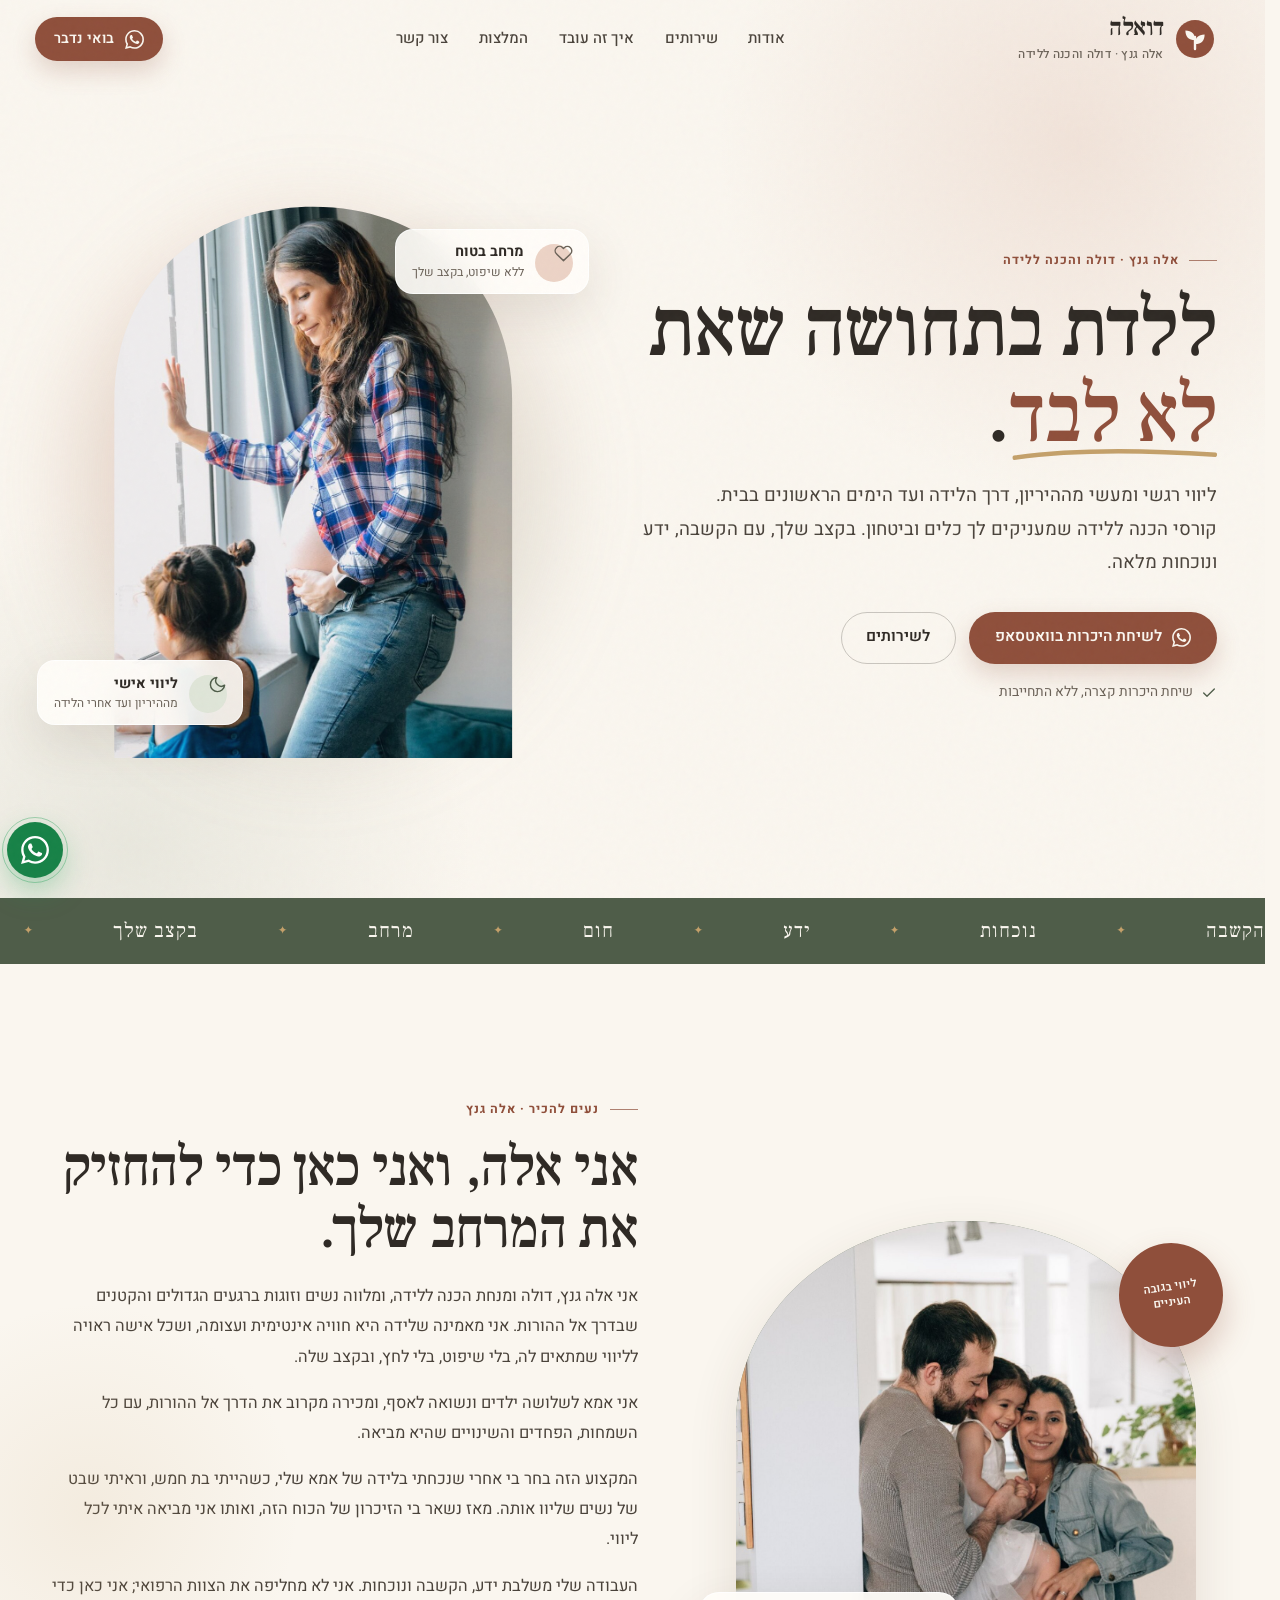
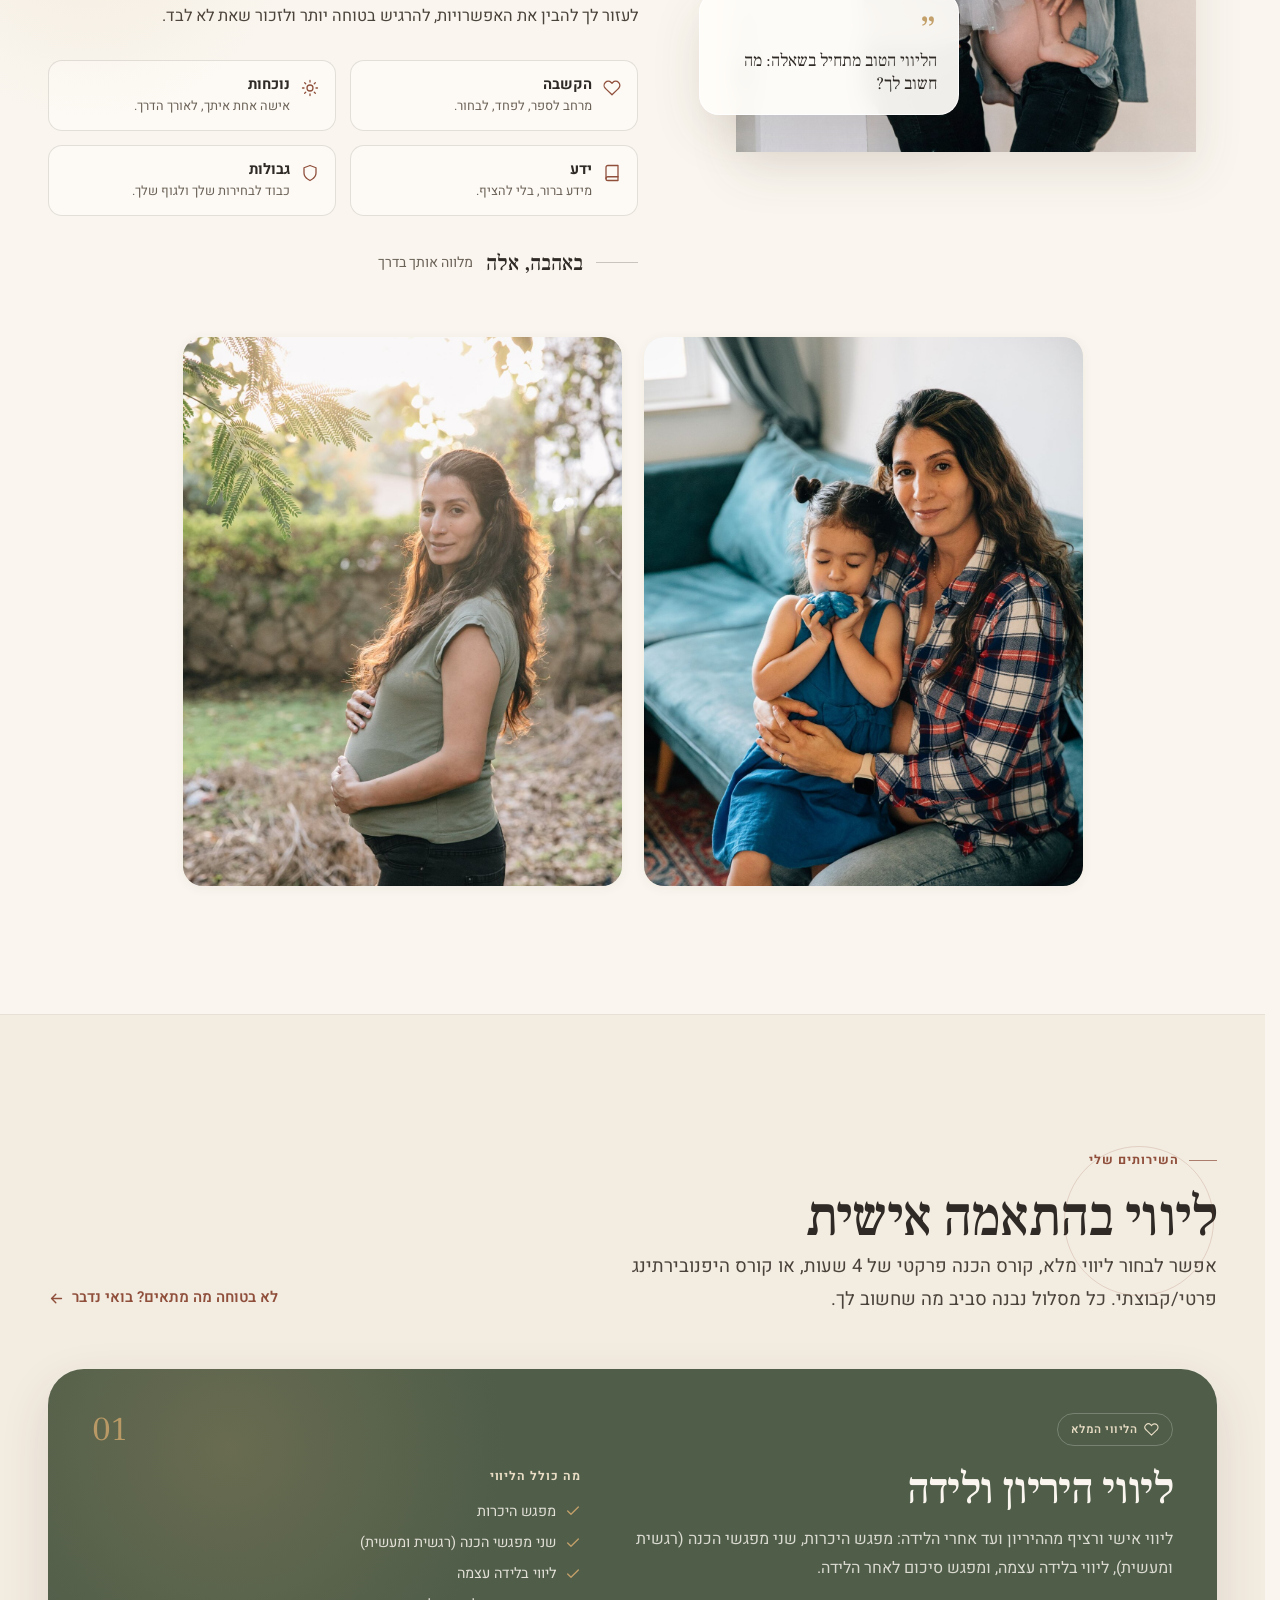
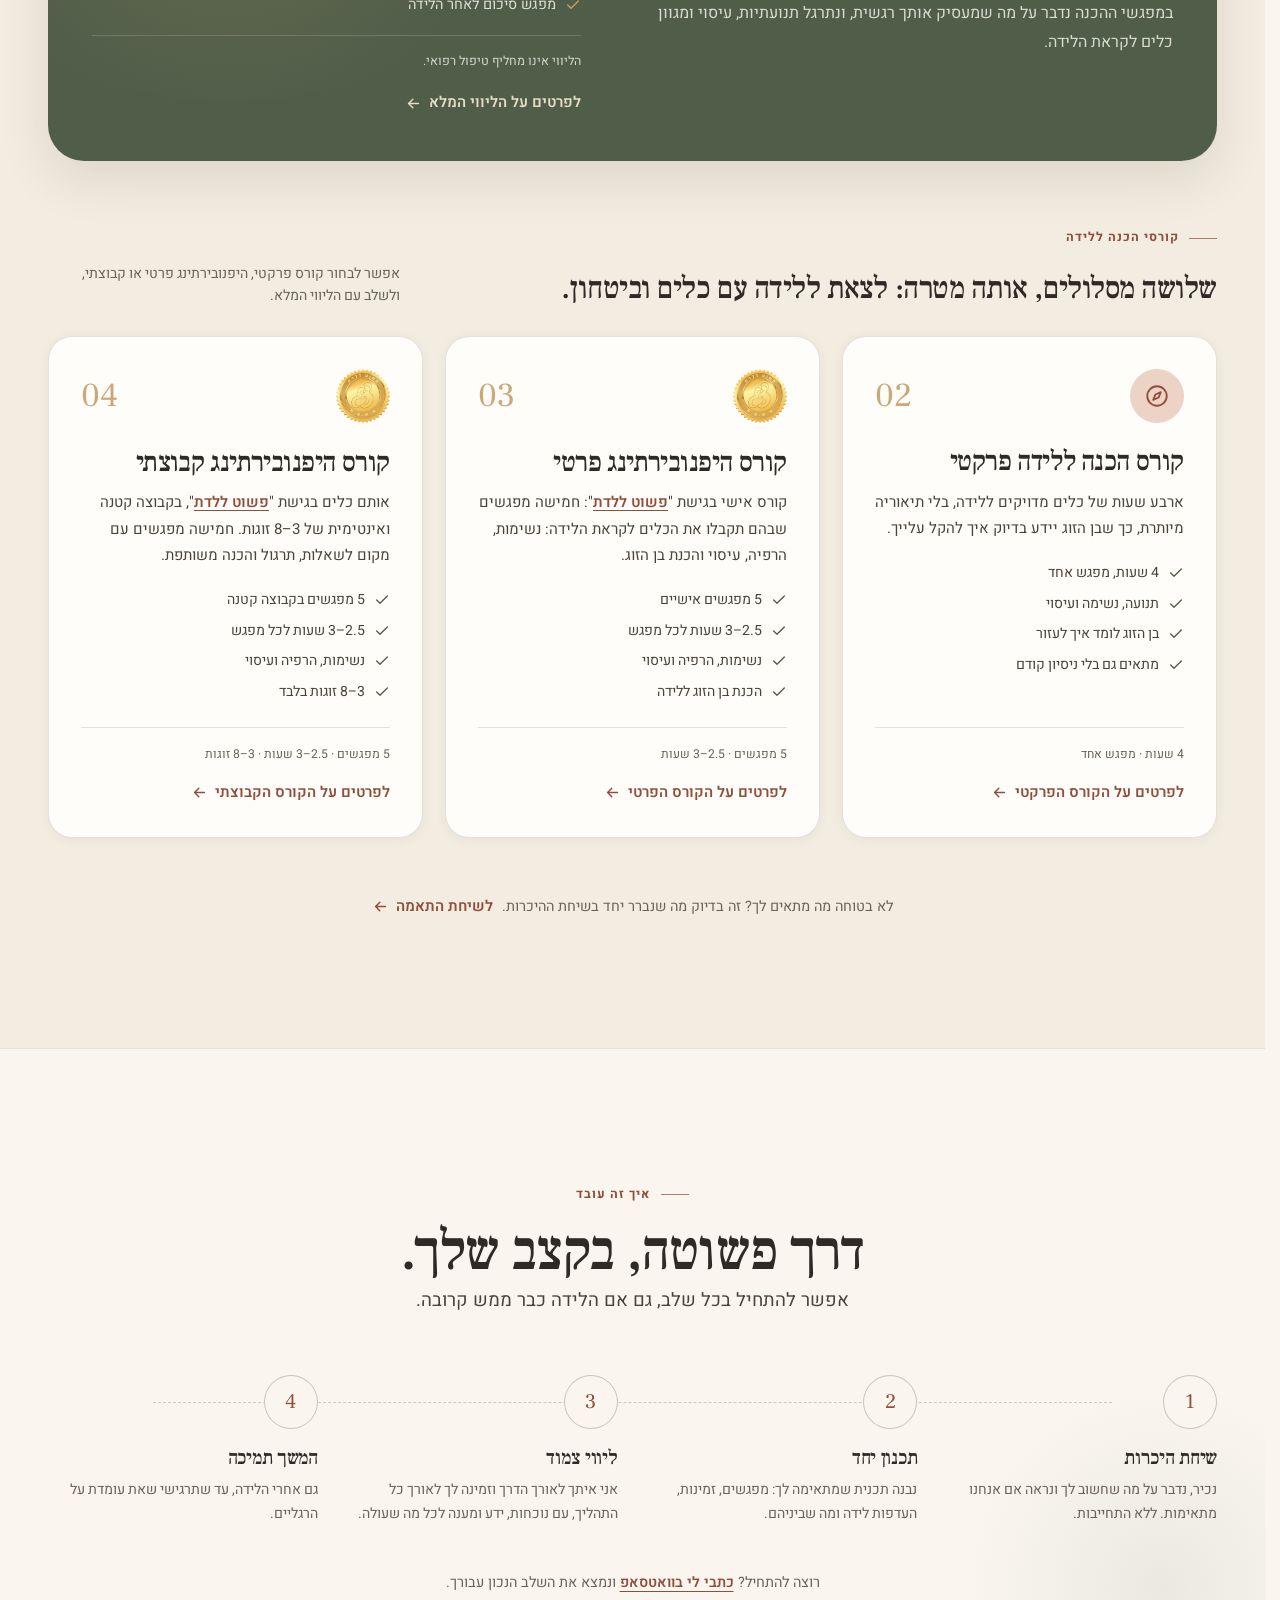
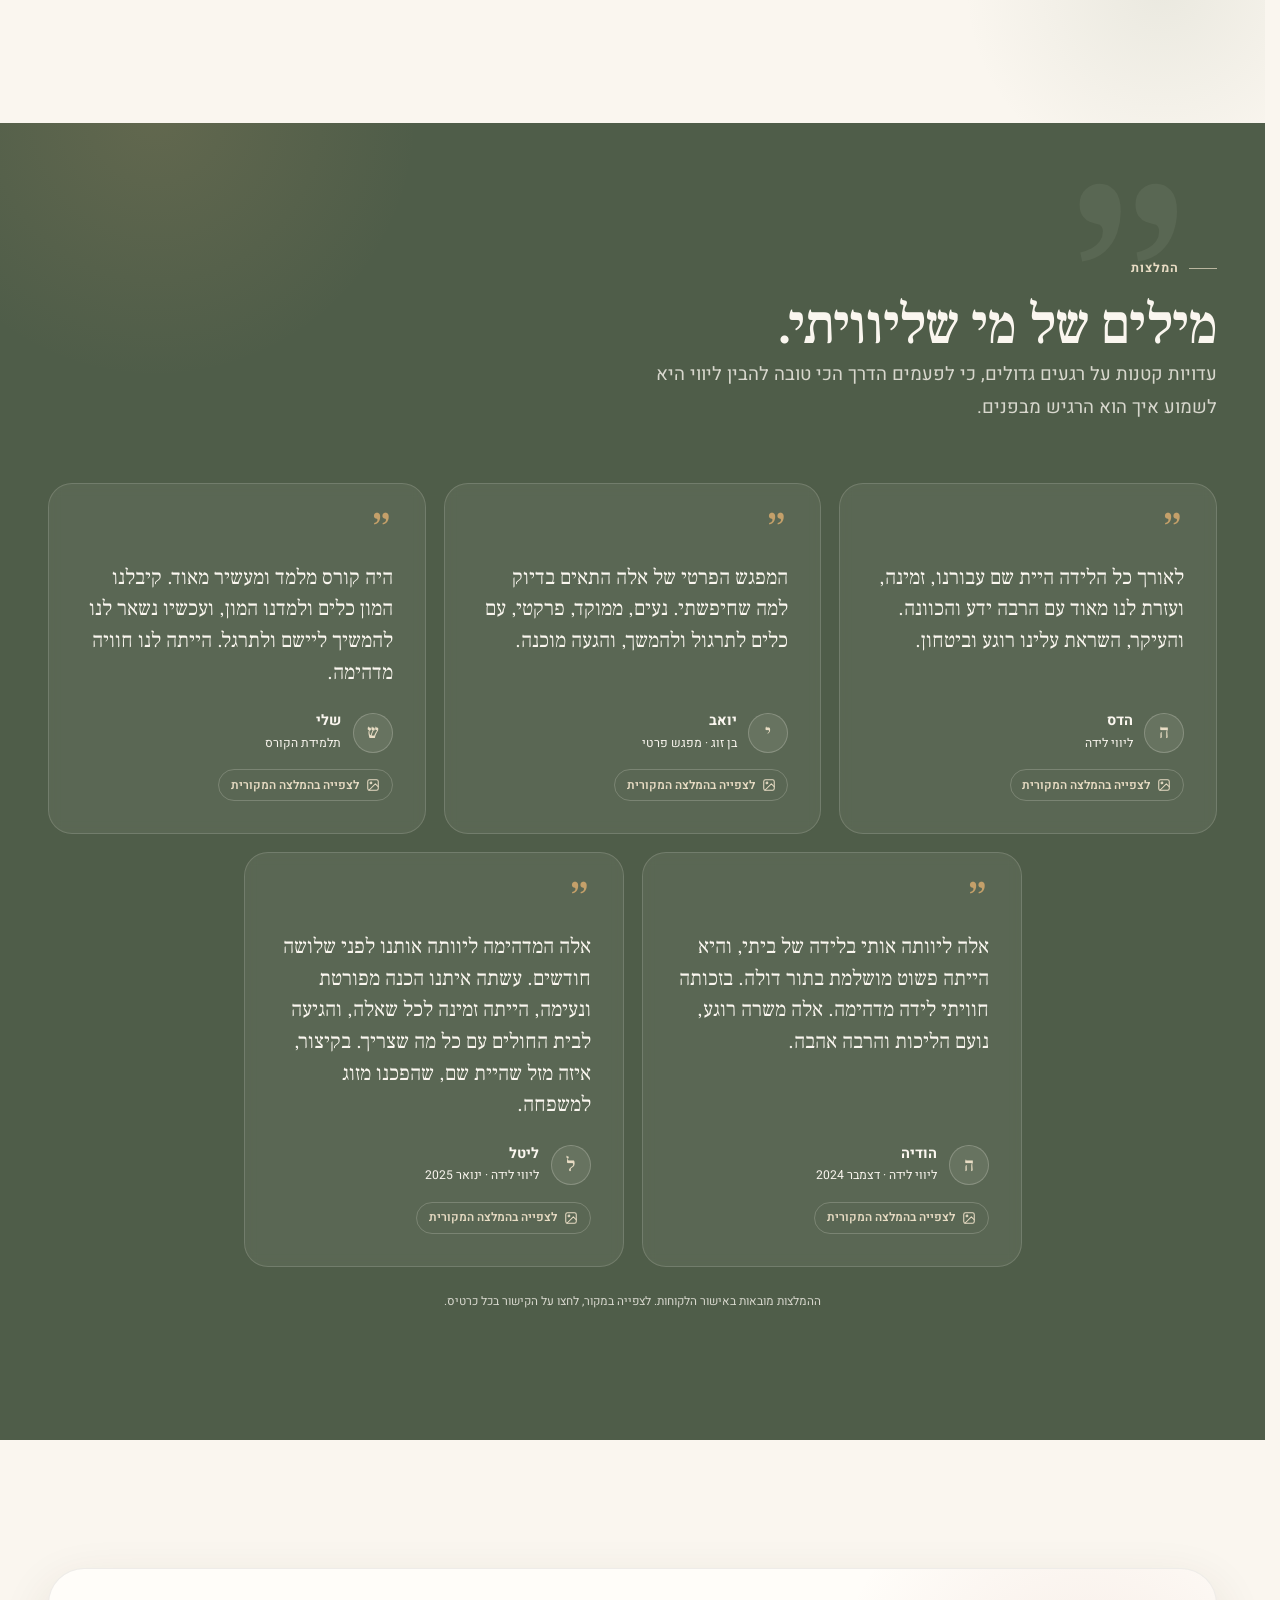
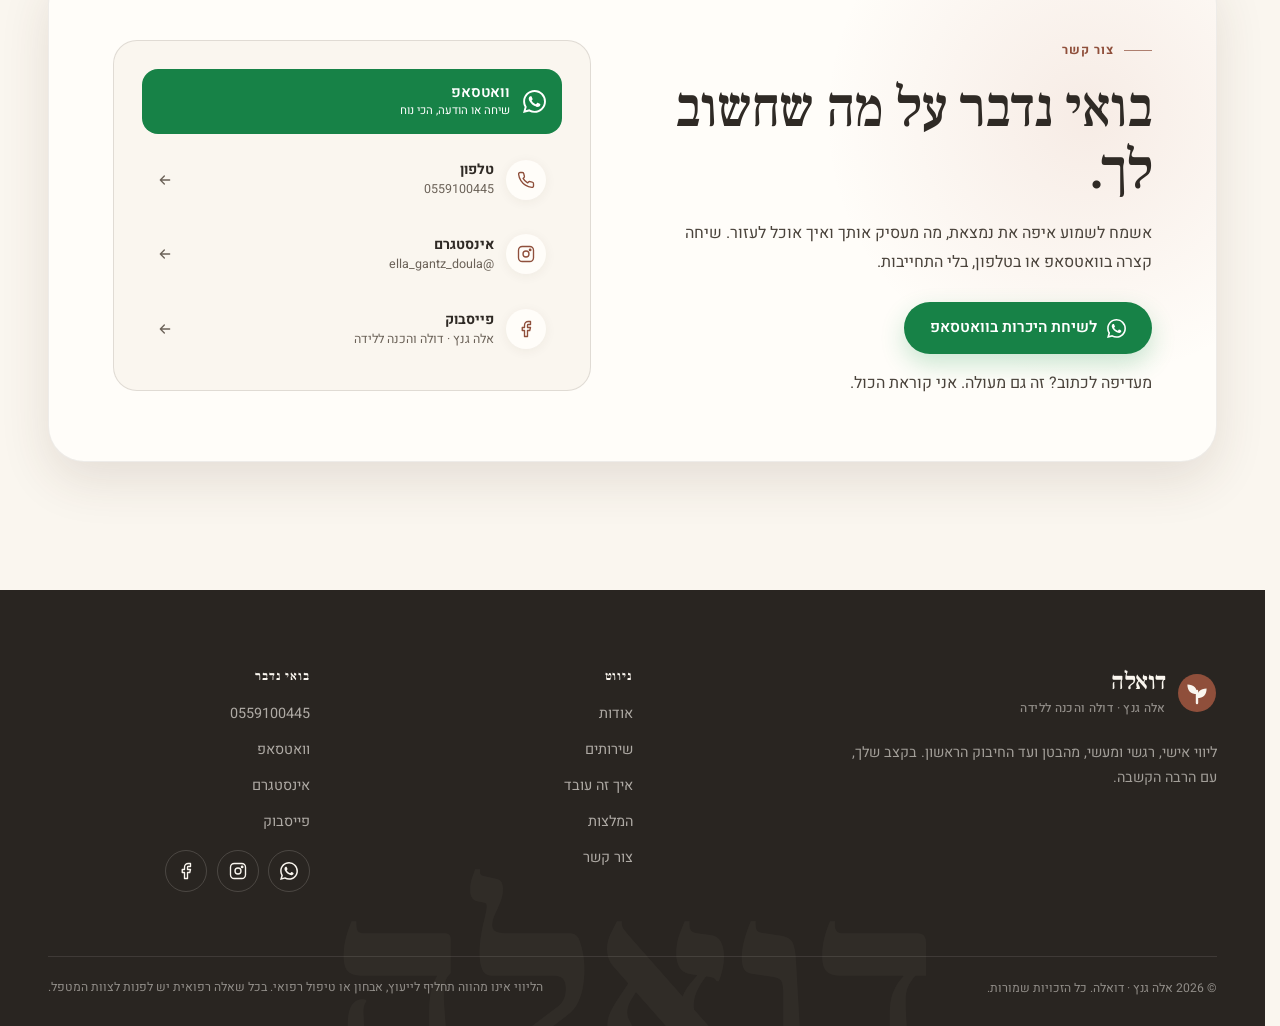
==== commit 4c16960d: "Polish mobile interactions and service content" ====
--- a/index.html
+++ b/index.html
@@ -87,8 +87,7 @@
         </a>
         <button class="menu-toggle" type="button" id="menu-toggle" aria-controls="mobile-menu" aria-expanded="false">
           <span class="sr-only">פתיחת תפריט</span>
-          <span></span>
-          <span></span>
+          <svg viewBox="0 0 24 24" aria-hidden="true" focusable="false" fill="none" stroke="currentColor" stroke-width="2" stroke-linecap="round"><path d="M4 7h16M4 12h16M4 17h16"/></svg>
         </button>
       </div>
     </div>
@@ -227,7 +226,7 @@
       </div>
 
       <div class="container about-gallery">
-        <div class="about-gallery-grid" data-reveal>
+        <div class="about-gallery-grid" data-reveal data-about-gallery role="region" aria-label="תמונות אישיות של אלה" tabindex="0">
           <figure class="about-photo-card">
             <img src="assets/photos/ella-gallery-1.jpg" alt="תמונה אישית של אלה גנץ" width="1200" height="1800" loading="lazy">
           </figure>
@@ -317,7 +316,7 @@
               <span class="service-number" aria-hidden="true">03</span>
             </div>
             <h4>קורס היפנובירתינג פרטי</h4>
-            <p>קורס אישי בגישת "פשוט ללדת": חמישה מפגשים שבהם תקבלו את הכלים לקראת הלידה: נשימות, הרפיה, עיסוי והכנת בן הזוג.</p>
+            <p>קורס אישי בגישת "<a class="course-link" href="https://www.hypnobirthing.co.il/whathypno/" target="_blank" rel="noopener noreferrer">פשוט ללדת</a>": חמישה מפגשים שבהם תקבלו את הכלים לקראת הלידה: נשימות, הרפיה, עיסוי והכנת בן הזוג.</p>
             <ul class="service-list">
               <li><svg viewBox="0 0 24 24" aria-hidden="true" focusable="false" fill="none" stroke="currentColor" stroke-width="2" stroke-linecap="round" stroke-linejoin="round"><path d="M20 6 9 17l-5-5"/></svg>5 מפגשים אישיים</li>
               <li><svg viewBox="0 0 24 24" aria-hidden="true" focusable="false" fill="none" stroke="currentColor" stroke-width="2" stroke-linecap="round" stroke-linejoin="round"><path d="M20 6 9 17l-5-5"/></svg>2.5–3 שעות לכל מפגש</li>
@@ -336,7 +335,7 @@
               <span class="service-number" aria-hidden="true">04</span>
             </div>
             <h4>קורס היפנובירתינג קבוצתי</h4>
-            <p>אותם כלים בגישת "פשוט ללדת", בקבוצה קטנה ואינטימית של 3–8 זוגות. חמישה מפגשים עם מקום לשאלות, תרגול והכנה משותפת.</p>
+            <p>אותם כלים בגישת "<a class="course-link" href="https://www.hypnobirthing.co.il/whathypno/" target="_blank" rel="noopener noreferrer">פשוט ללדת</a>", בקבוצה קטנה ואינטימית של 3–8 זוגות. חמישה מפגשים עם מקום לשאלות, תרגול והכנה משותפת.</p>
             <ul class="service-list">
               <li><svg viewBox="0 0 24 24" aria-hidden="true" focusable="false" fill="none" stroke="currentColor" stroke-width="2" stroke-linecap="round" stroke-linejoin="round"><path d="M20 6 9 17l-5-5"/></svg>5 מפגשים בקבוצה קטנה</li>
               <li><svg viewBox="0 0 24 24" aria-hidden="true" focusable="false" fill="none" stroke="currentColor" stroke-width="2" stroke-linecap="round" stroke-linejoin="round"><path d="M20 6 9 17l-5-5"/></svg>2.5–3 שעות לכל מפגש</li>
@@ -463,6 +462,16 @@
             </button>
           </li>
         </ul>
+
+        <div class="testimonial-controls" role="group" aria-label="ניווט בהמלצות">
+          <button class="testimonial-control" type="button" data-testimonial-prev aria-label="ההמלצה הקודמת">
+            <svg viewBox="0 0 24 24" aria-hidden="true" focusable="false" fill="none" stroke="currentColor" stroke-width="2" stroke-linecap="round" stroke-linejoin="round"><path d="M9 18l6-6-6-6"/></svg>
+          </button>
+          <span class="testimonial-count" data-testimonial-count aria-live="polite">1 מתוך 5</span>
+          <button class="testimonial-control" type="button" data-testimonial-next aria-label="ההמלצה הבאה">
+            <svg viewBox="0 0 24 24" aria-hidden="true" focusable="false" fill="none" stroke="currentColor" stroke-width="2" stroke-linecap="round" stroke-linejoin="round"><path d="M15 18l-6-6 6-6"/></svg>
+          </button>
+        </div>
 
         <p class="testimonials-note">ההמלצות מובאות באישור הלקוחות. לצפייה במקור, לחצו על הקישור בכל כרטיס.</p>
       </div>
--- a/styles.css
+++ b/styles.css
@@ -392,10 +392,11 @@
 .brand-sub {
   margin-block-start: 0.34rem;
   font-family: var(--font-body);
-  font-size: 0.64rem;
+  font-size: 0.75rem;
   font-weight: 500;
   letter-spacing: 0.03em;
   color: var(--muted);
+  line-height: 1.35;
 }
 
 .main-nav {
@@ -454,15 +455,9 @@
   place-items: center;
 }
 
-.menu-toggle span:not(.sr-only) {
-  display: block;
-  inline-size: 18px;
-  block-size: 1.5px;
-  margin-block: 3px;
-  margin-inline: auto;
-  background: var(--ink);
-  border-radius: 2px;
-  transition: transform 0.25s ease, opacity 0.25s ease;
+.menu-toggle svg {
+  inline-size: 20px;
+  block-size: 20px;
 }
 
 .mobile-menu {
@@ -1220,6 +1215,14 @@
   line-height: 1.75;
 }
 
+.course-link {
+  color: var(--clay-deep);
+  font-weight: 600;
+  text-decoration: underline;
+  text-decoration-thickness: 1px;
+  text-underline-offset: 3px;
+}
+
 .service-list {
   display: grid;
   gap: 0.55rem;
@@ -1445,7 +1448,10 @@
   background: rgba(250, 246, 239, 0.08);
   color: var(--gold-soft);
   font-family: var(--font-display);
-  font-size: 1.05rem;
+  font-size: 1.2rem;
+  font-weight: 500;
+  line-height: 1;
+  text-align: center;
 }
 
 .testimonial-person strong {
@@ -1454,10 +1460,10 @@
   line-height: 1.3;
 }
 
-.testimonial-person span {
+.testimonial-person div span {
   display: block;
   margin-block-start: 0.1rem;
-  color: rgba(250, 246, 239, 0.75);
+  color: var(--cream);
   font-size: 0.76rem;
 }
 
@@ -1500,6 +1506,53 @@
   text-align: center;
 }
 
+.testimonial-controls {
+  position: relative;
+  z-index: 1;
+  display: none;
+  align-items: center;
+  justify-content: center;
+  gap: 0.8rem;
+  margin-block-start: 1rem;
+}
+
+.testimonial-control {
+  display: grid;
+  place-items: center;
+  inline-size: 44px;
+  block-size: 44px;
+  padding: 0;
+  border: 1px solid rgba(250, 246, 239, 0.26);
+  border-radius: 50%;
+  background: transparent;
+  color: var(--cream);
+  cursor: pointer;
+  transition: background-color 0.2s ease, border-color 0.2s ease, opacity 0.2s ease;
+}
+
+.testimonial-control:hover:not(:disabled) {
+  background: rgba(250, 246, 239, 0.1);
+  border-color: rgba(250, 246, 239, 0.48);
+}
+
+.testimonial-control:disabled {
+  opacity: 0.32;
+  cursor: default;
+}
+
+.testimonial-control svg {
+  inline-size: 18px;
+  block-size: 18px;
+}
+
+.testimonial-count {
+  min-inline-size: 4.5rem;
+  color: var(--cream);
+  font-size: 0.82rem;
+  font-variant-numeric: tabular-nums;
+  text-align: center;
+}
+
 .contact {
   overflow: hidden;
 }
@@ -1602,7 +1655,7 @@
 .contact-primary small {
   display: block;
   margin-block-start: 0.12rem;
-  color: rgba(255, 255, 255, 0.76);
+  color: #fff;
   font-size: 0.72rem;
   font-weight: 400;
 }
@@ -2033,6 +2086,10 @@
     grid-template-columns: minmax(0, 1fr);
   }
 
+  .contact-panel::before {
+    display: none;
+  }
+
   .hero-copy {
     max-width: 44rem;
   }
@@ -2106,7 +2163,7 @@
   }
 
   .brand-sub {
-    font-size: 0.6rem;
+    font-size: 0.75rem;
   }
 
   .hero {
@@ -2199,6 +2256,10 @@
     scrollbar-color: rgba(250, 246, 239, 0.3) transparent;
   }
 
+  .js .testimonial-controls {
+    display: flex;
+  }
+
   .testimonial-card {
     flex: 0 0 min(86%, 360px);
     max-inline-size: none;
@@ -2301,6 +2362,7 @@
     opacity: 1;
     transform: none;
   }
+
 }
 
 @media print {
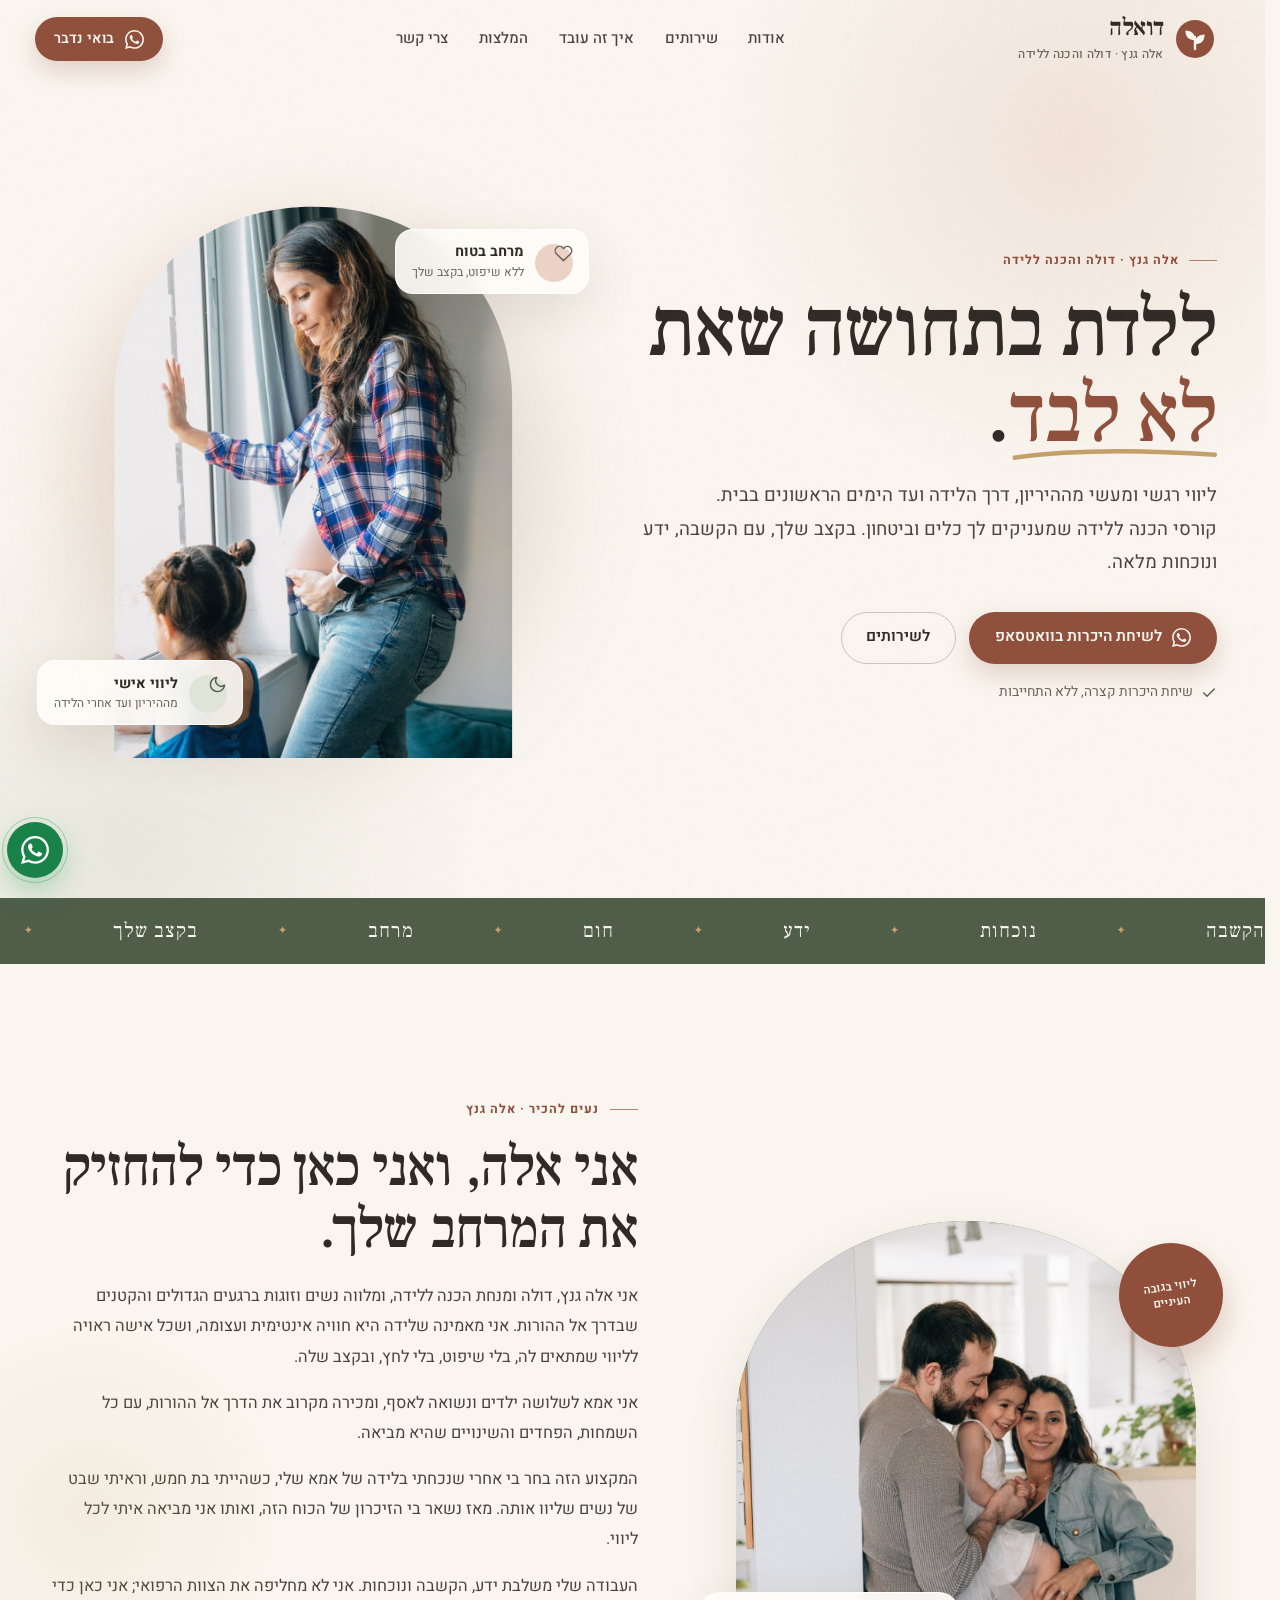
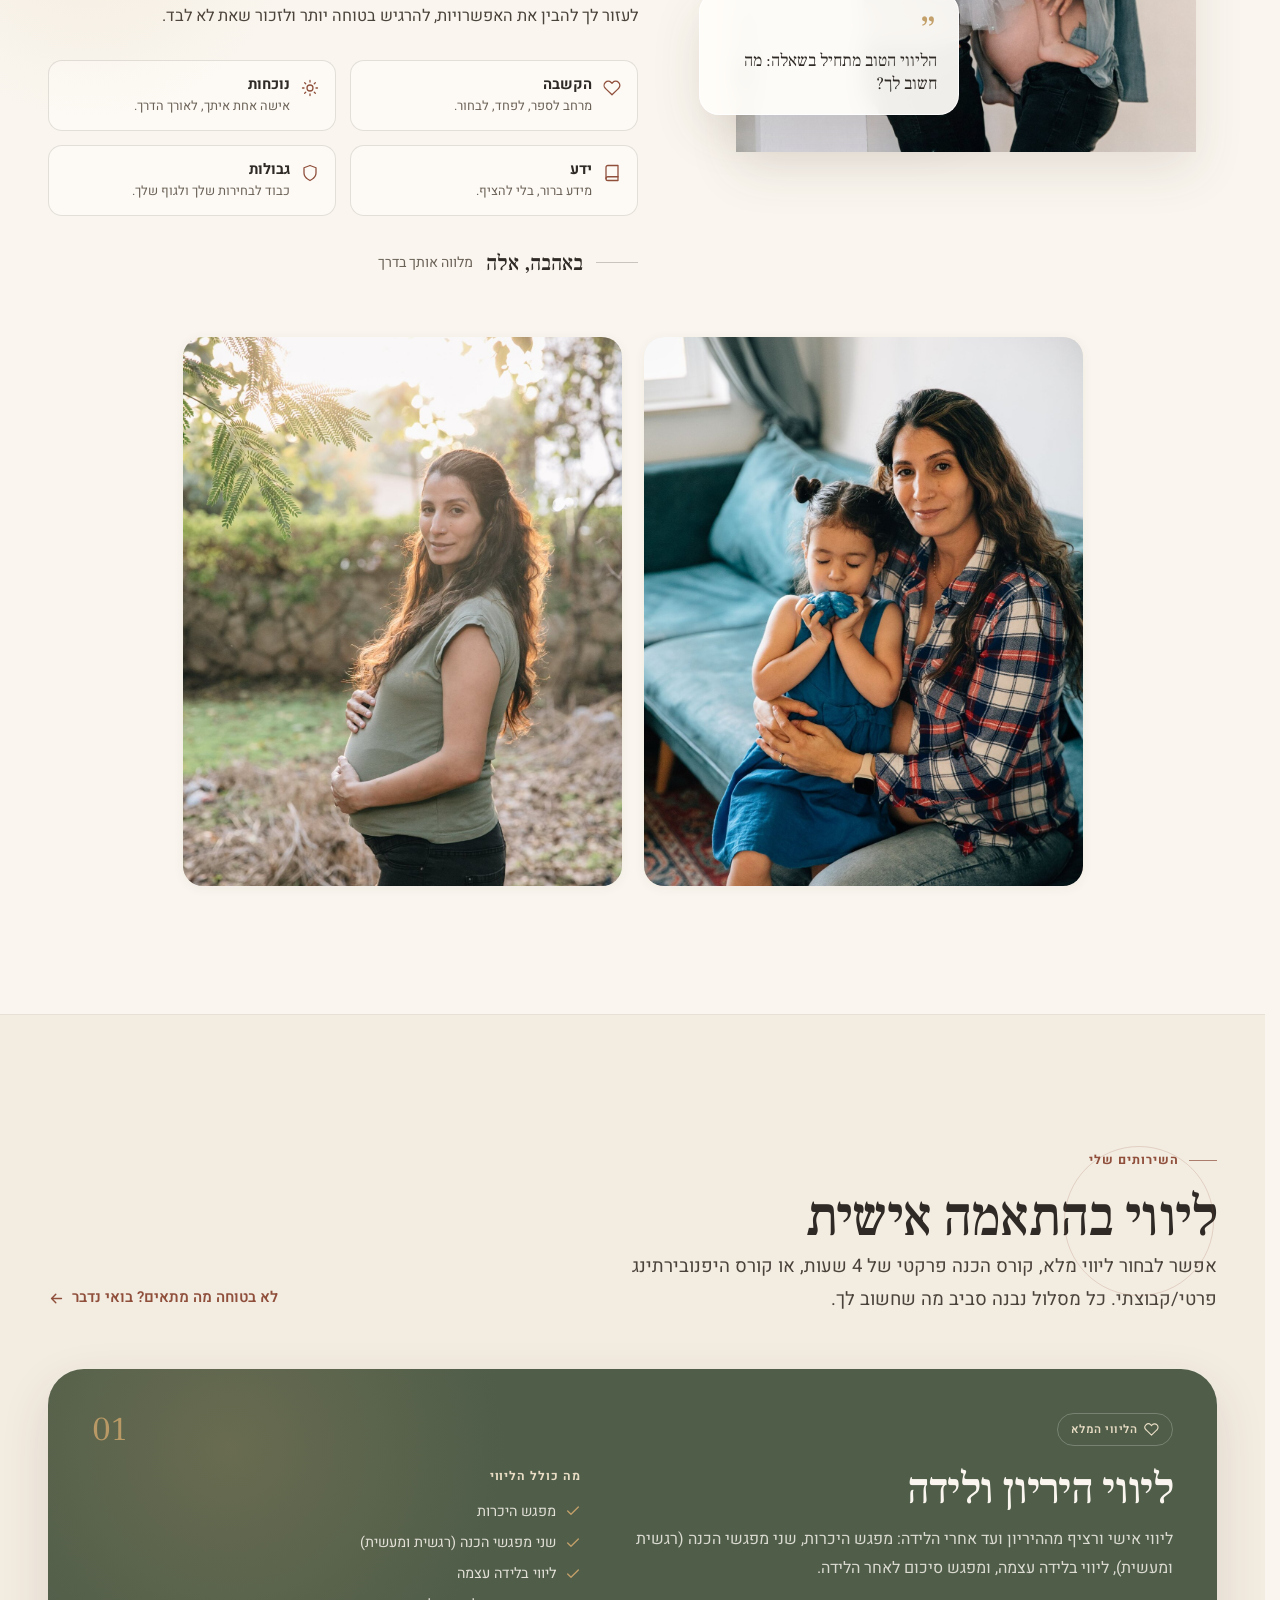
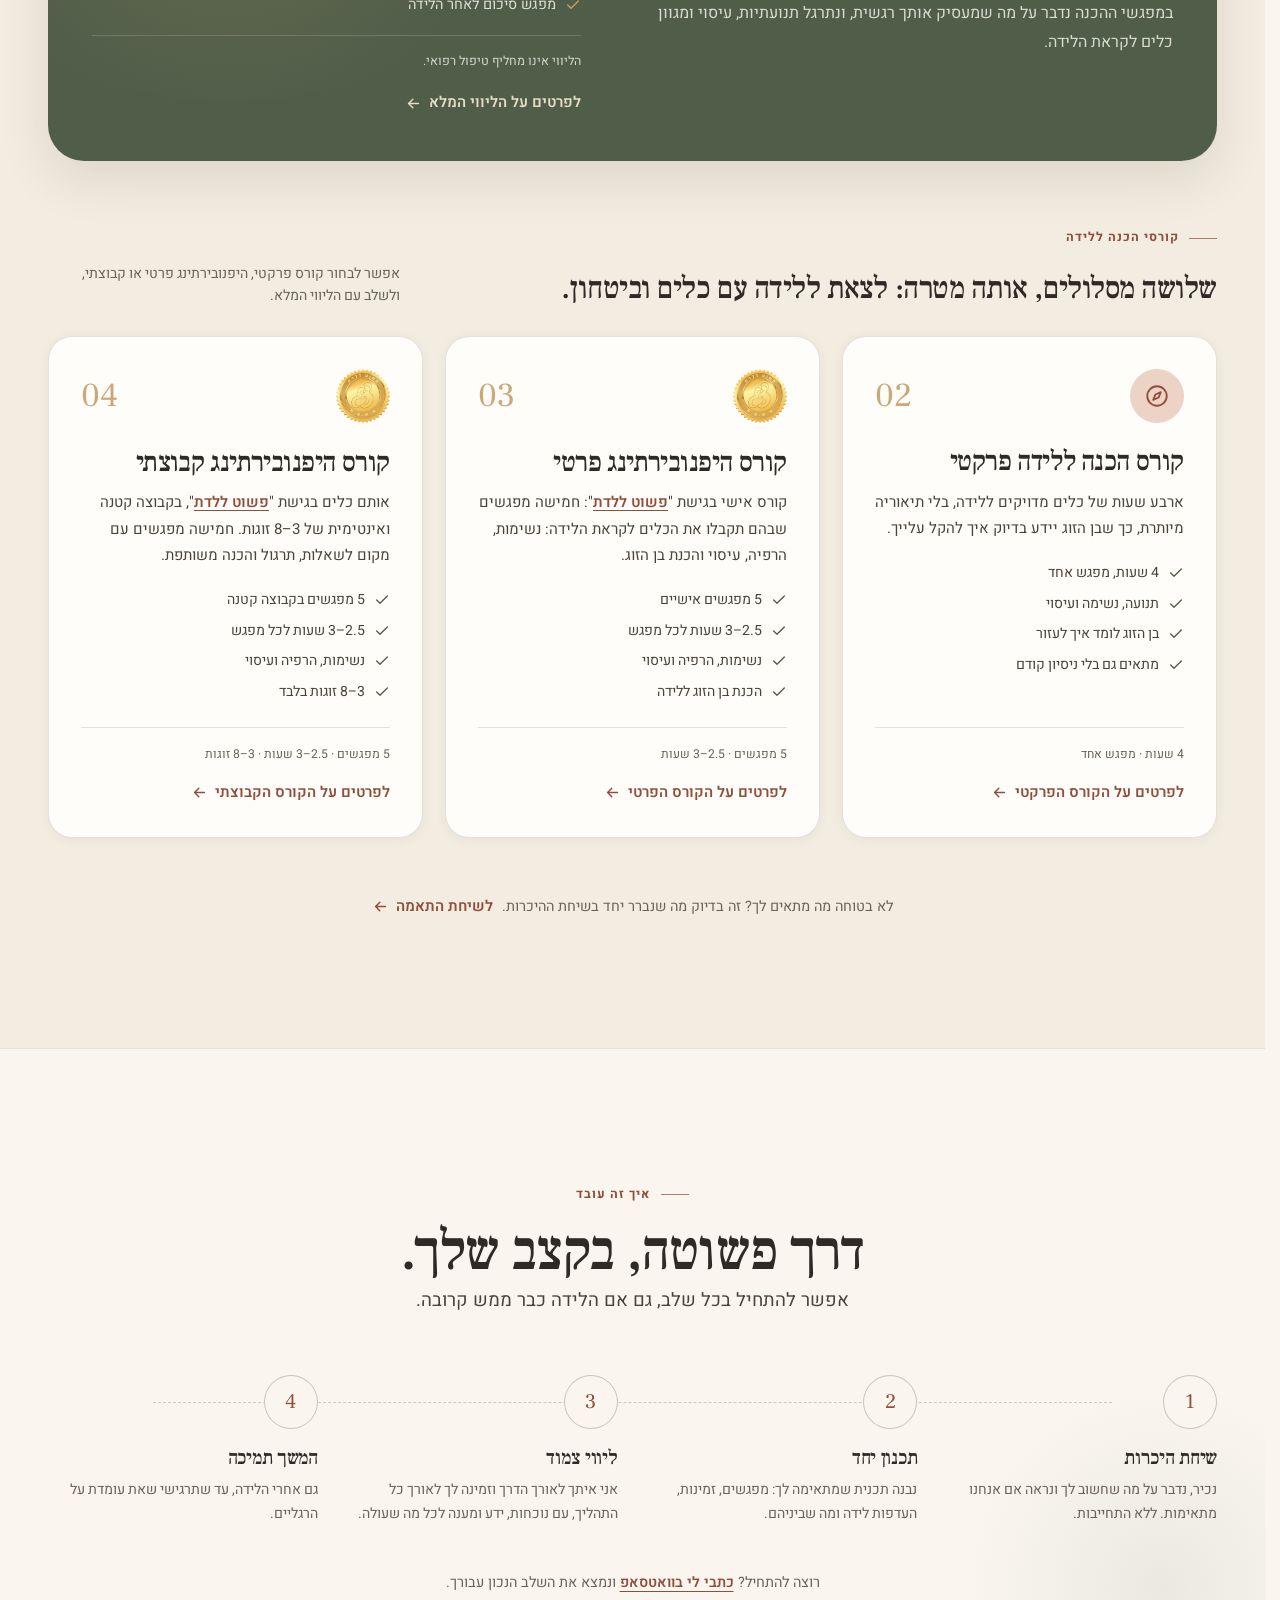
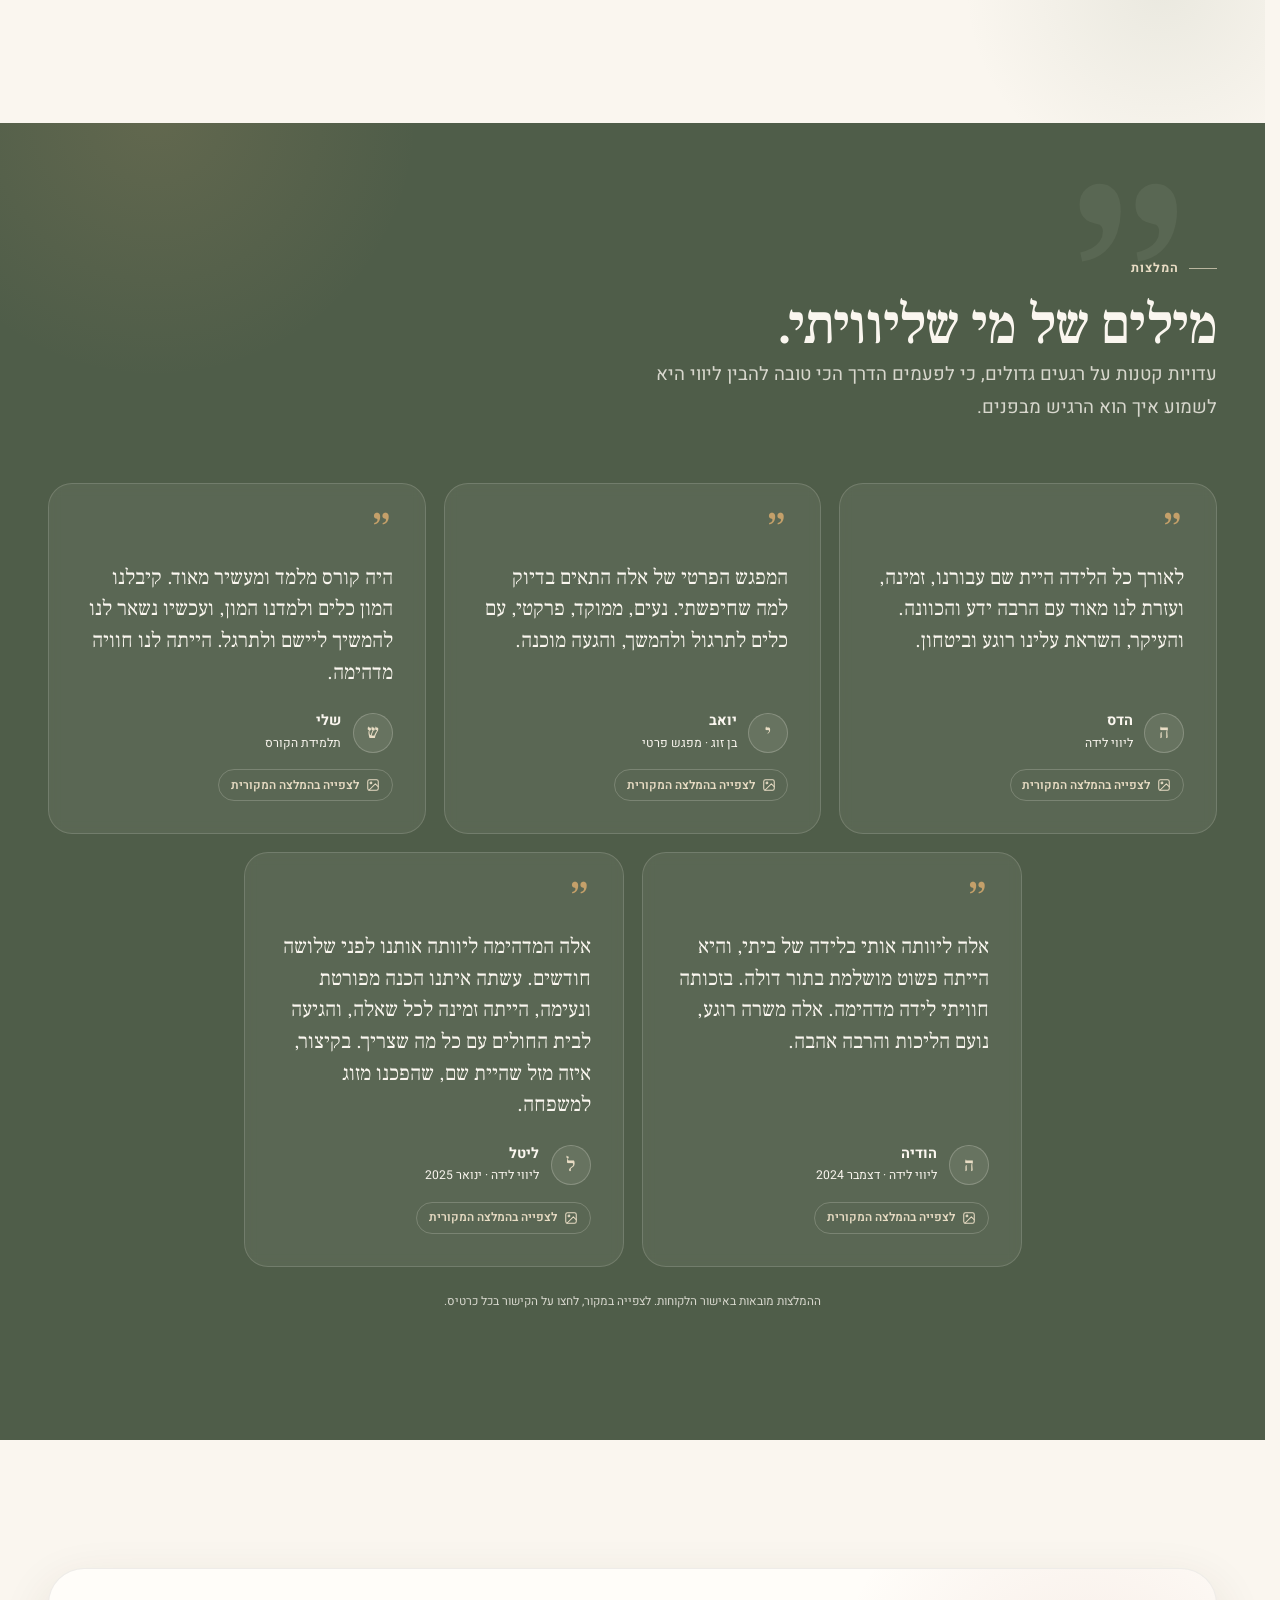
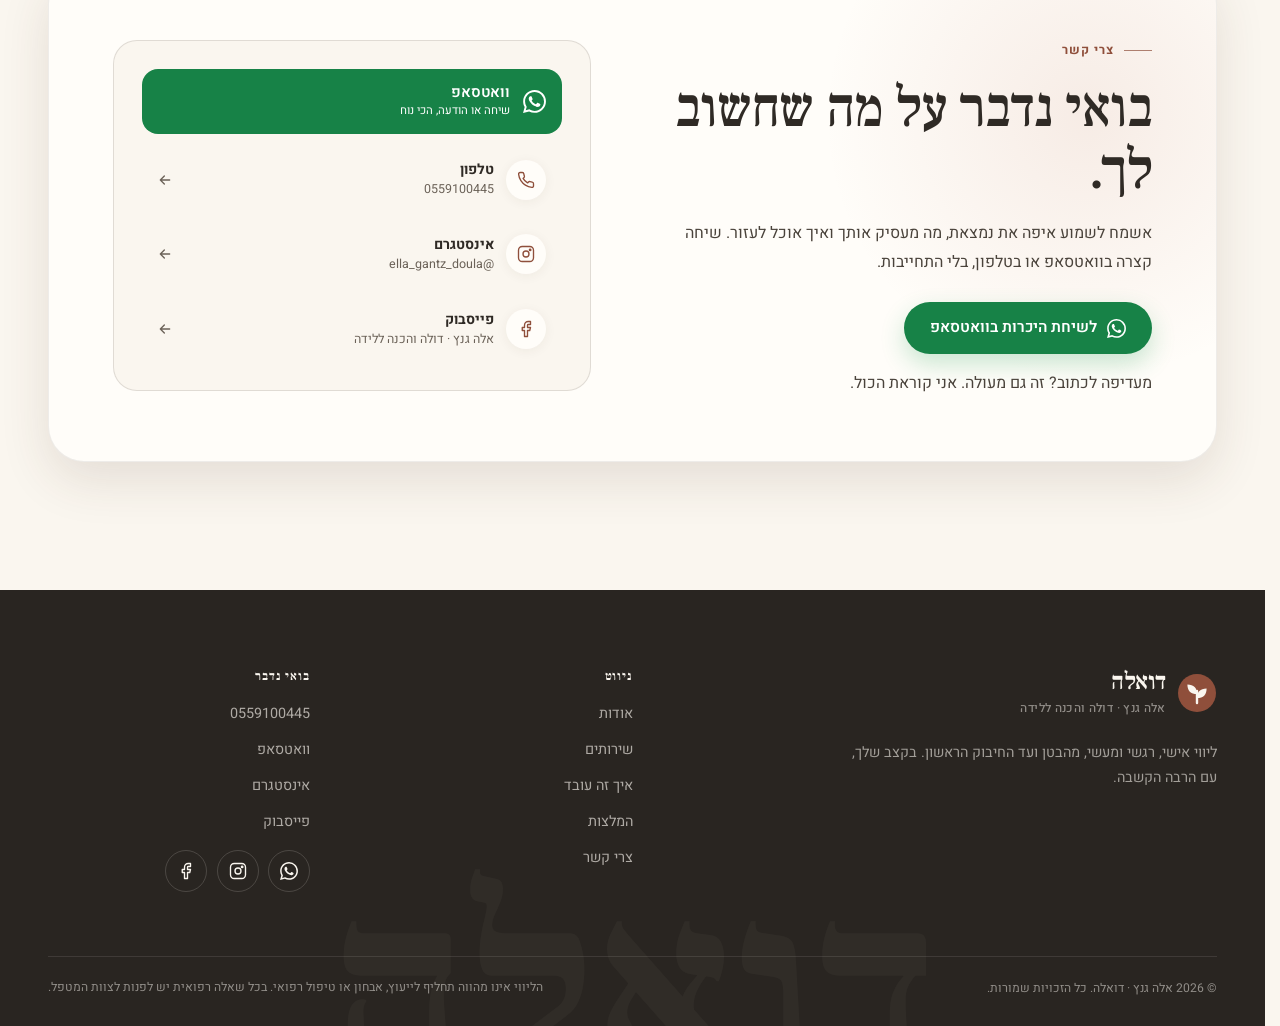
==== commit 927bdee7: "Use feminine contact label" ====
--- a/index.html
+++ b/index.html
@@ -77,7 +77,7 @@
         <a href="#services">שירותים</a>
         <a href="#process">איך זה עובד</a>
         <a href="#testimonials">המלצות</a>
-        <a href="#contact">צור קשר</a>
+        <a href="#contact">צרי קשר</a>
       </nav>
 
       <div class="header-actions">
@@ -104,7 +104,7 @@
         <a href="#services" data-close-menu>שירותים</a>
         <a href="#process" data-close-menu>איך זה עובד</a>
         <a href="#testimonials" data-close-menu>המלצות</a>
-        <a href="#contact" data-close-menu>צור קשר</a>
+        <a href="#contact" data-close-menu>צרי קשר</a>
       </nav>
       <div class="mobile-menu-cta">
         <a class="btn btn--primary btn--block" href="https://wa.me/972559100445" data-contact-link="whatsapp" data-wa-message="היי אלה, אשמח לשמוע עוד על הליווי" target="_blank" rel="noopener noreferrer">
@@ -481,7 +481,7 @@
       <div class="container">
         <div class="contact-panel" data-reveal>
           <div class="contact-copy">
-            <span class="eyebrow">צור קשר</span>
+            <span class="eyebrow">צרי קשר</span>
             <h2>בואי נדבר על מה שחשוב לך.</h2>
             <p>אשמח לשמוע איפה את נמצאת, מה מעסיק אותך ואיך אוכל לעזור. שיחה קצרה בוואטסאפ או בטלפון, בלי התחייבות.</p>
             <a class="btn btn--wa" href="https://wa.me/972559100445" data-contact-link="whatsapp" data-wa-message="היי אלה, אשמח לשיחת היכרות" target="_blank" rel="noopener noreferrer">
@@ -553,7 +553,7 @@
             <li><a href="#services">שירותים</a></li>
             <li><a href="#process">איך זה עובד</a></li>
             <li><a href="#testimonials">המלצות</a></li>
-            <li><a href="#contact">צור קשר</a></li>
+            <li><a href="#contact">צרי קשר</a></li>
           </ul>
         </div>
 
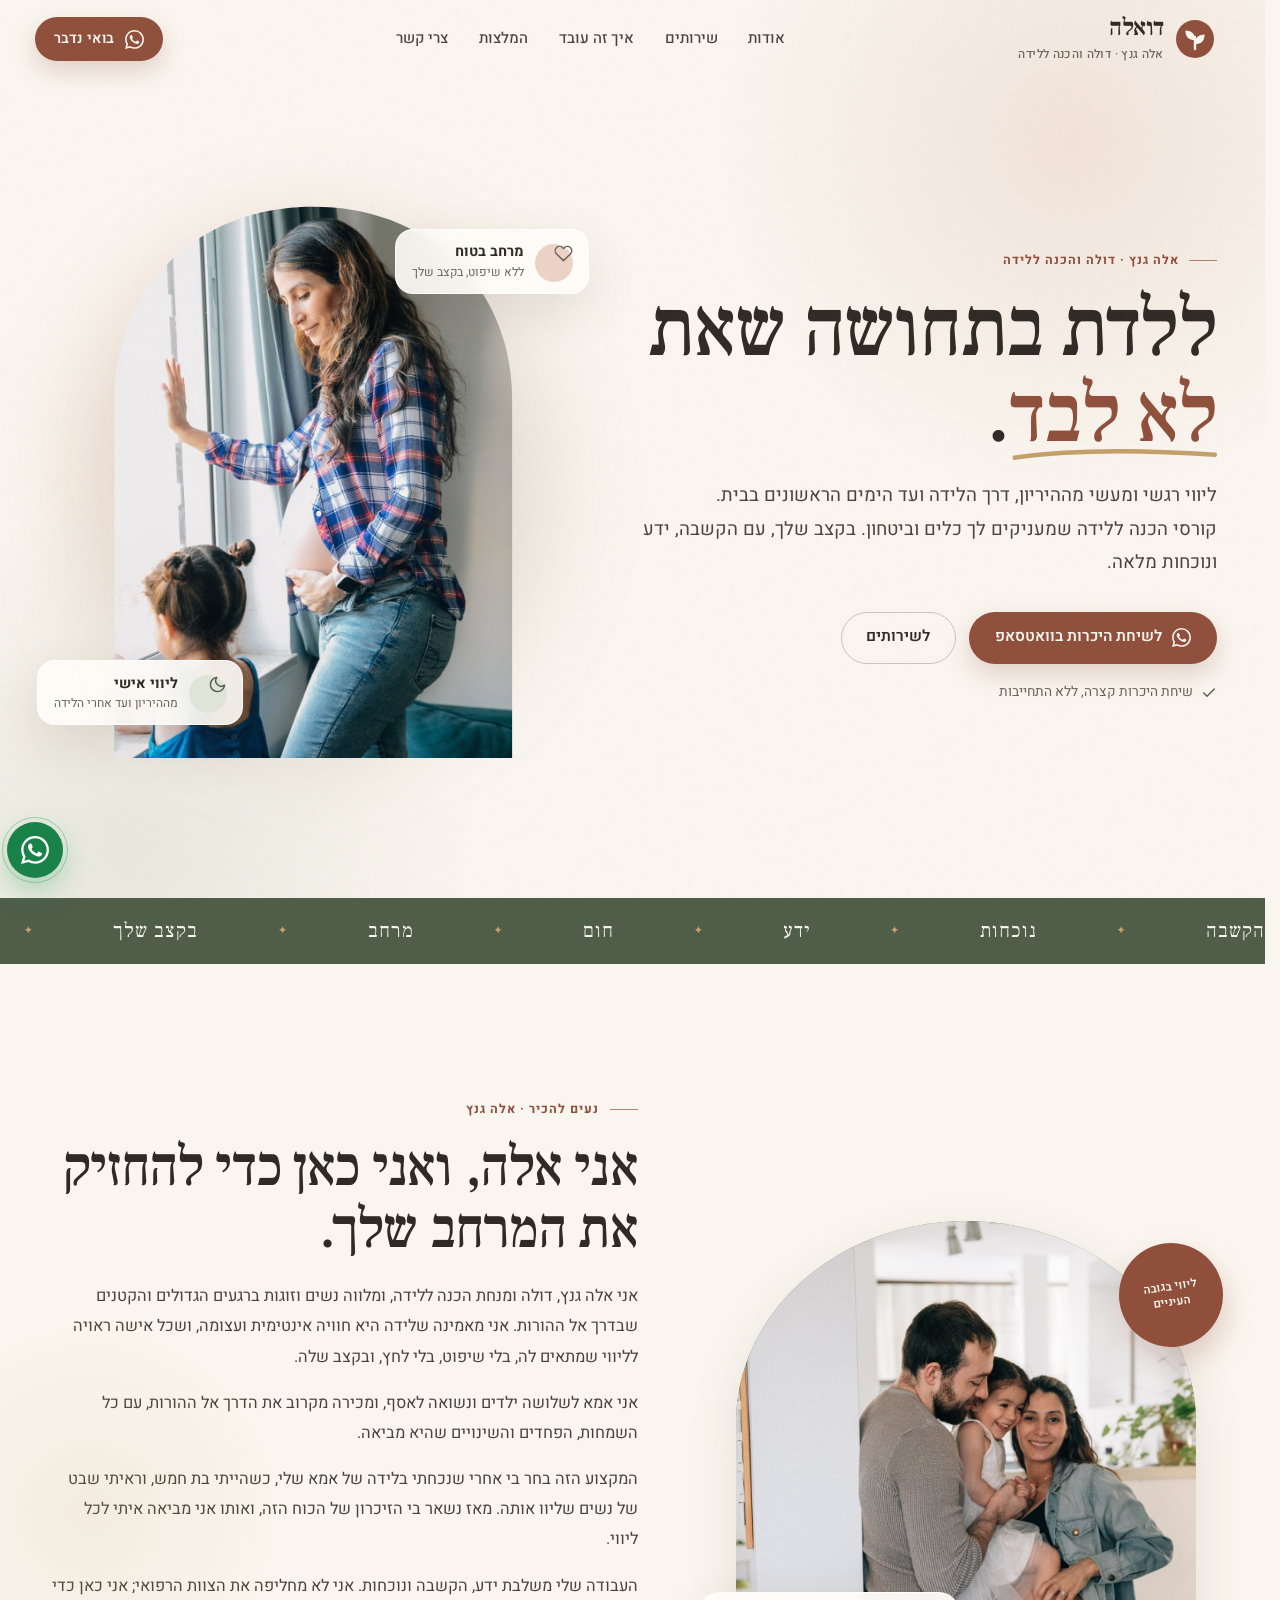
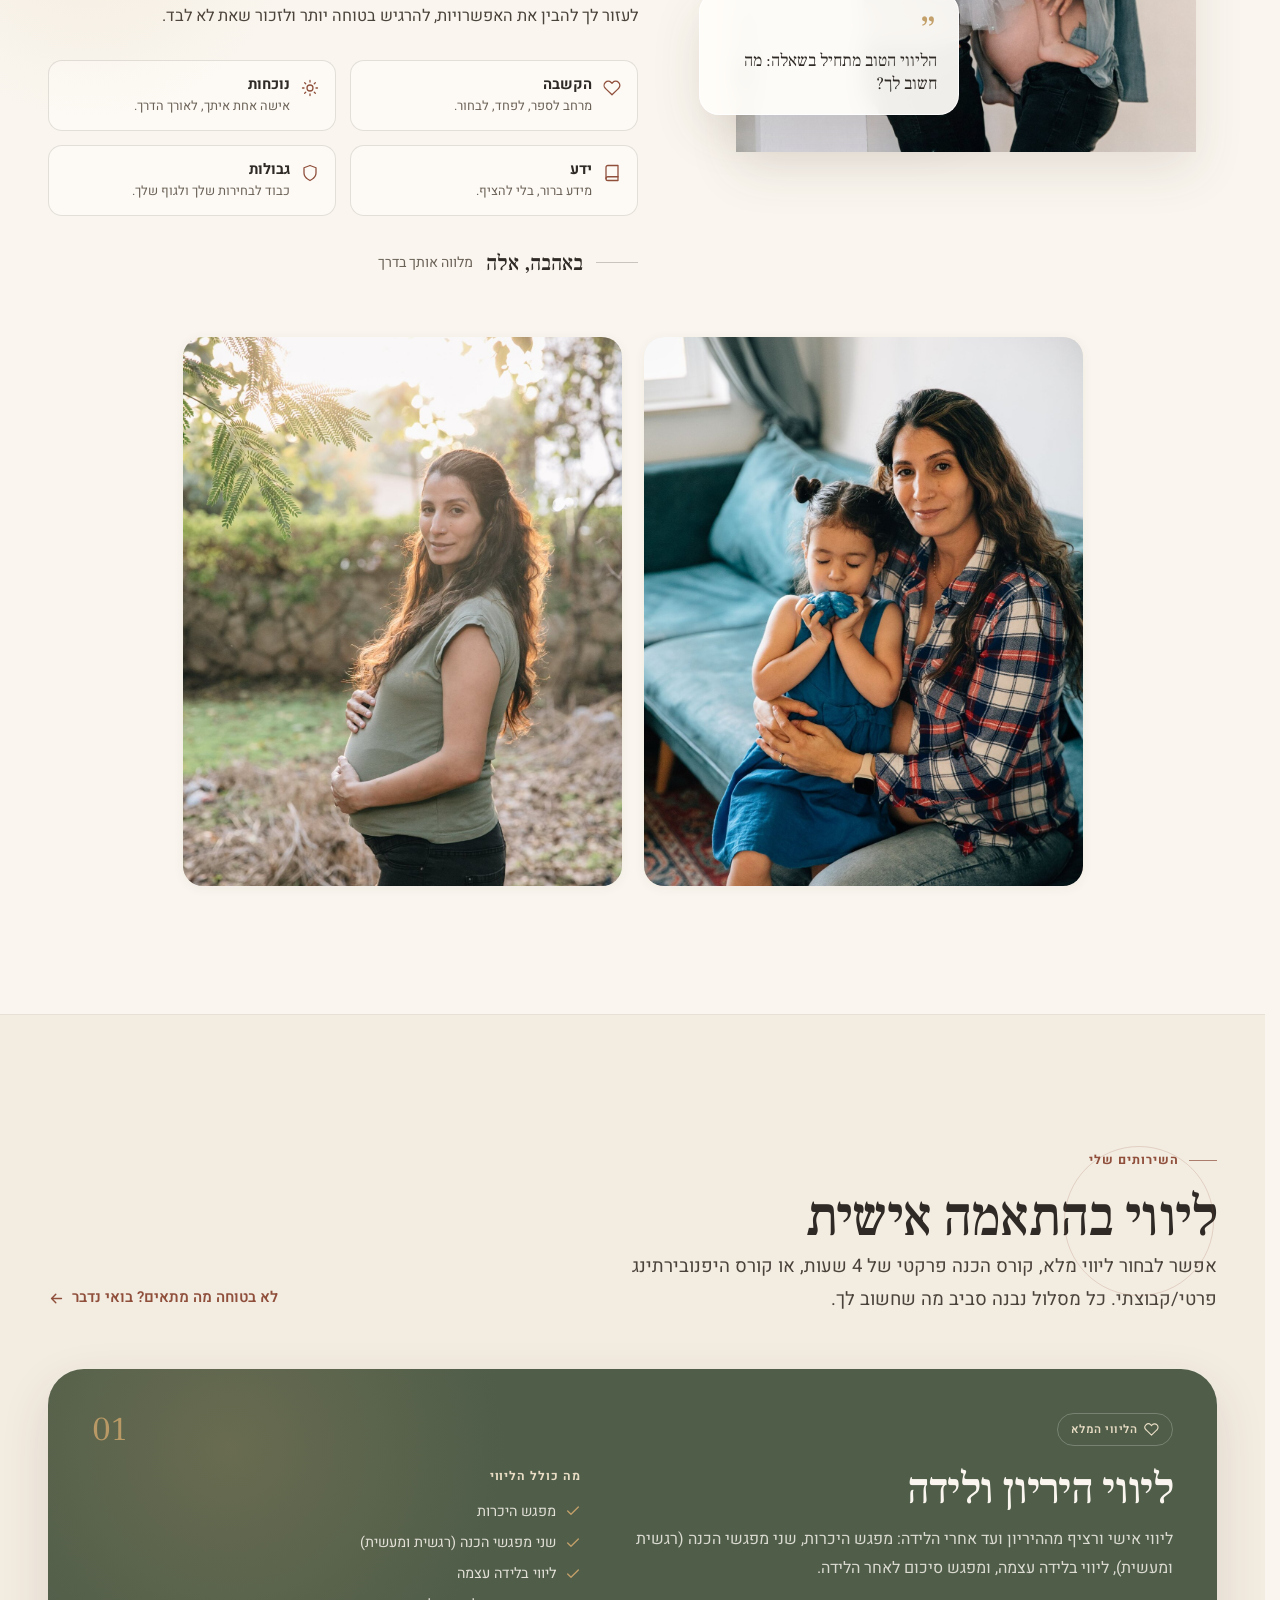
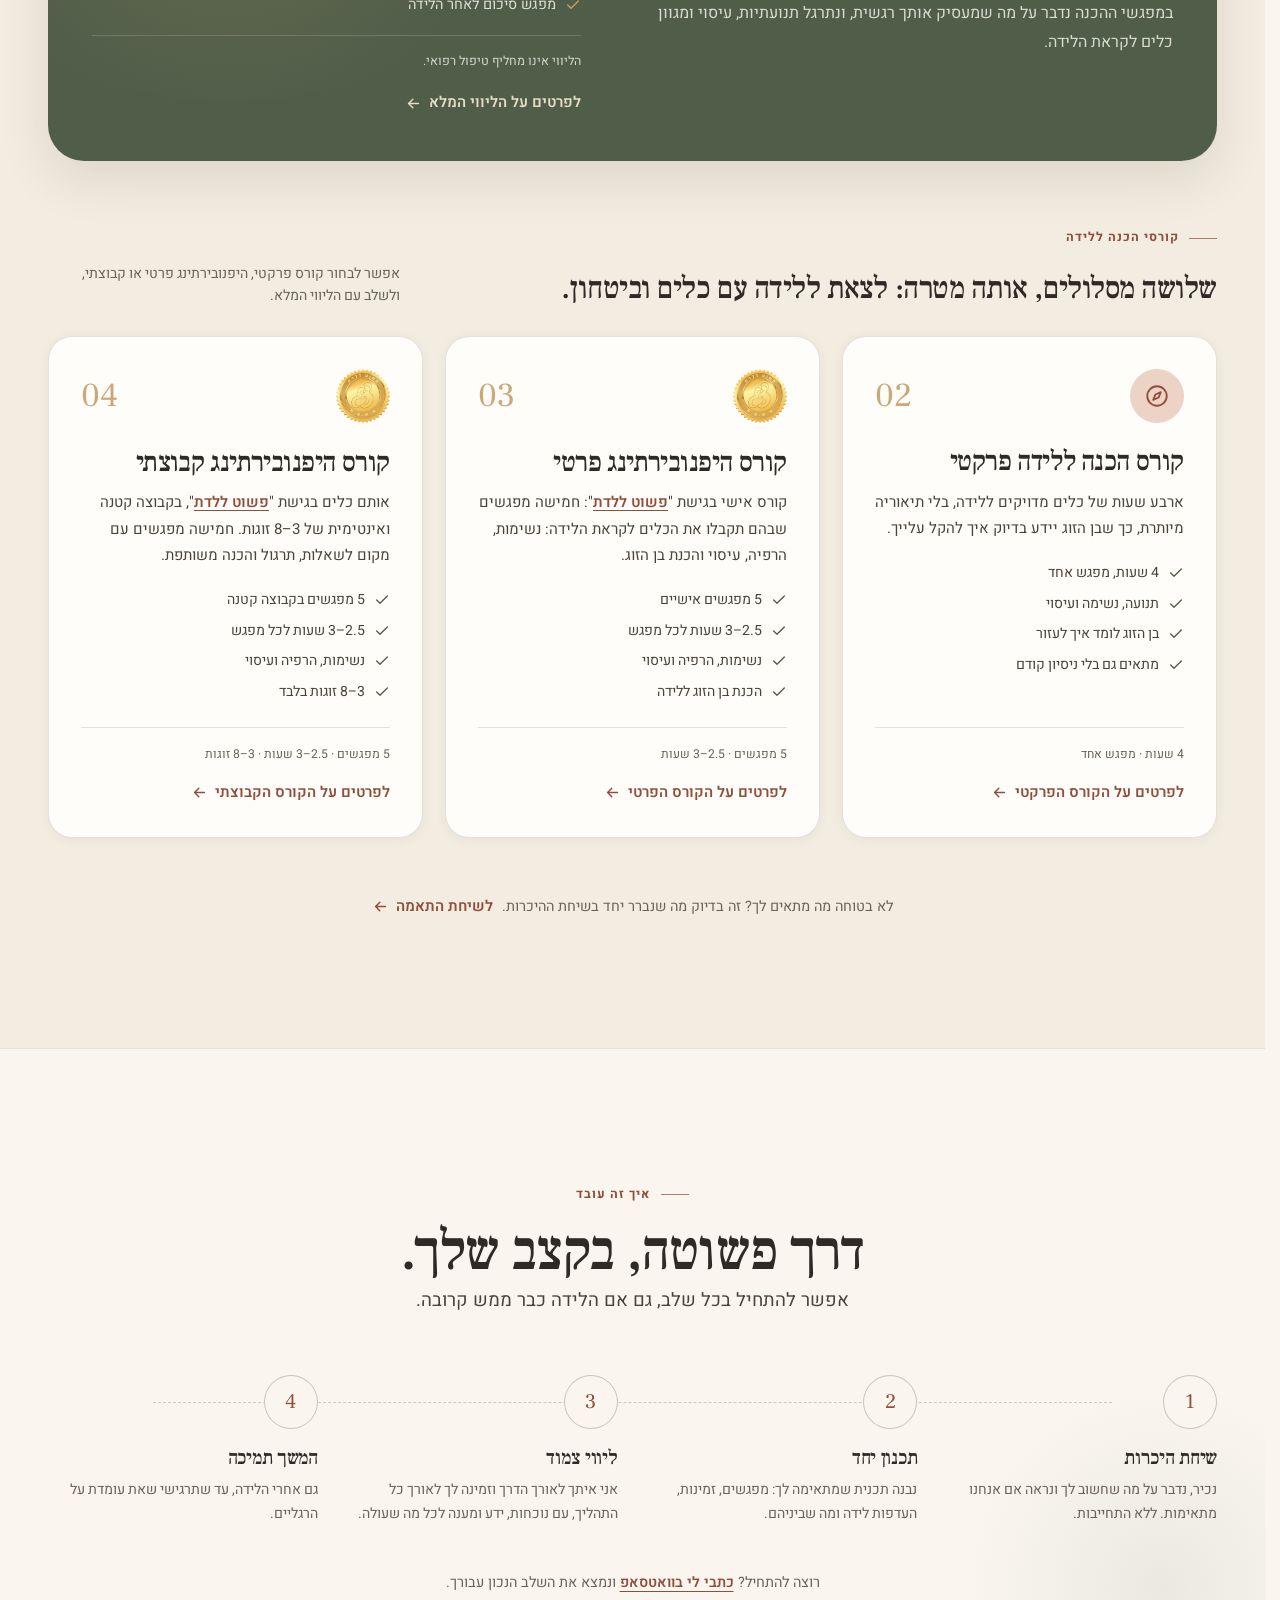
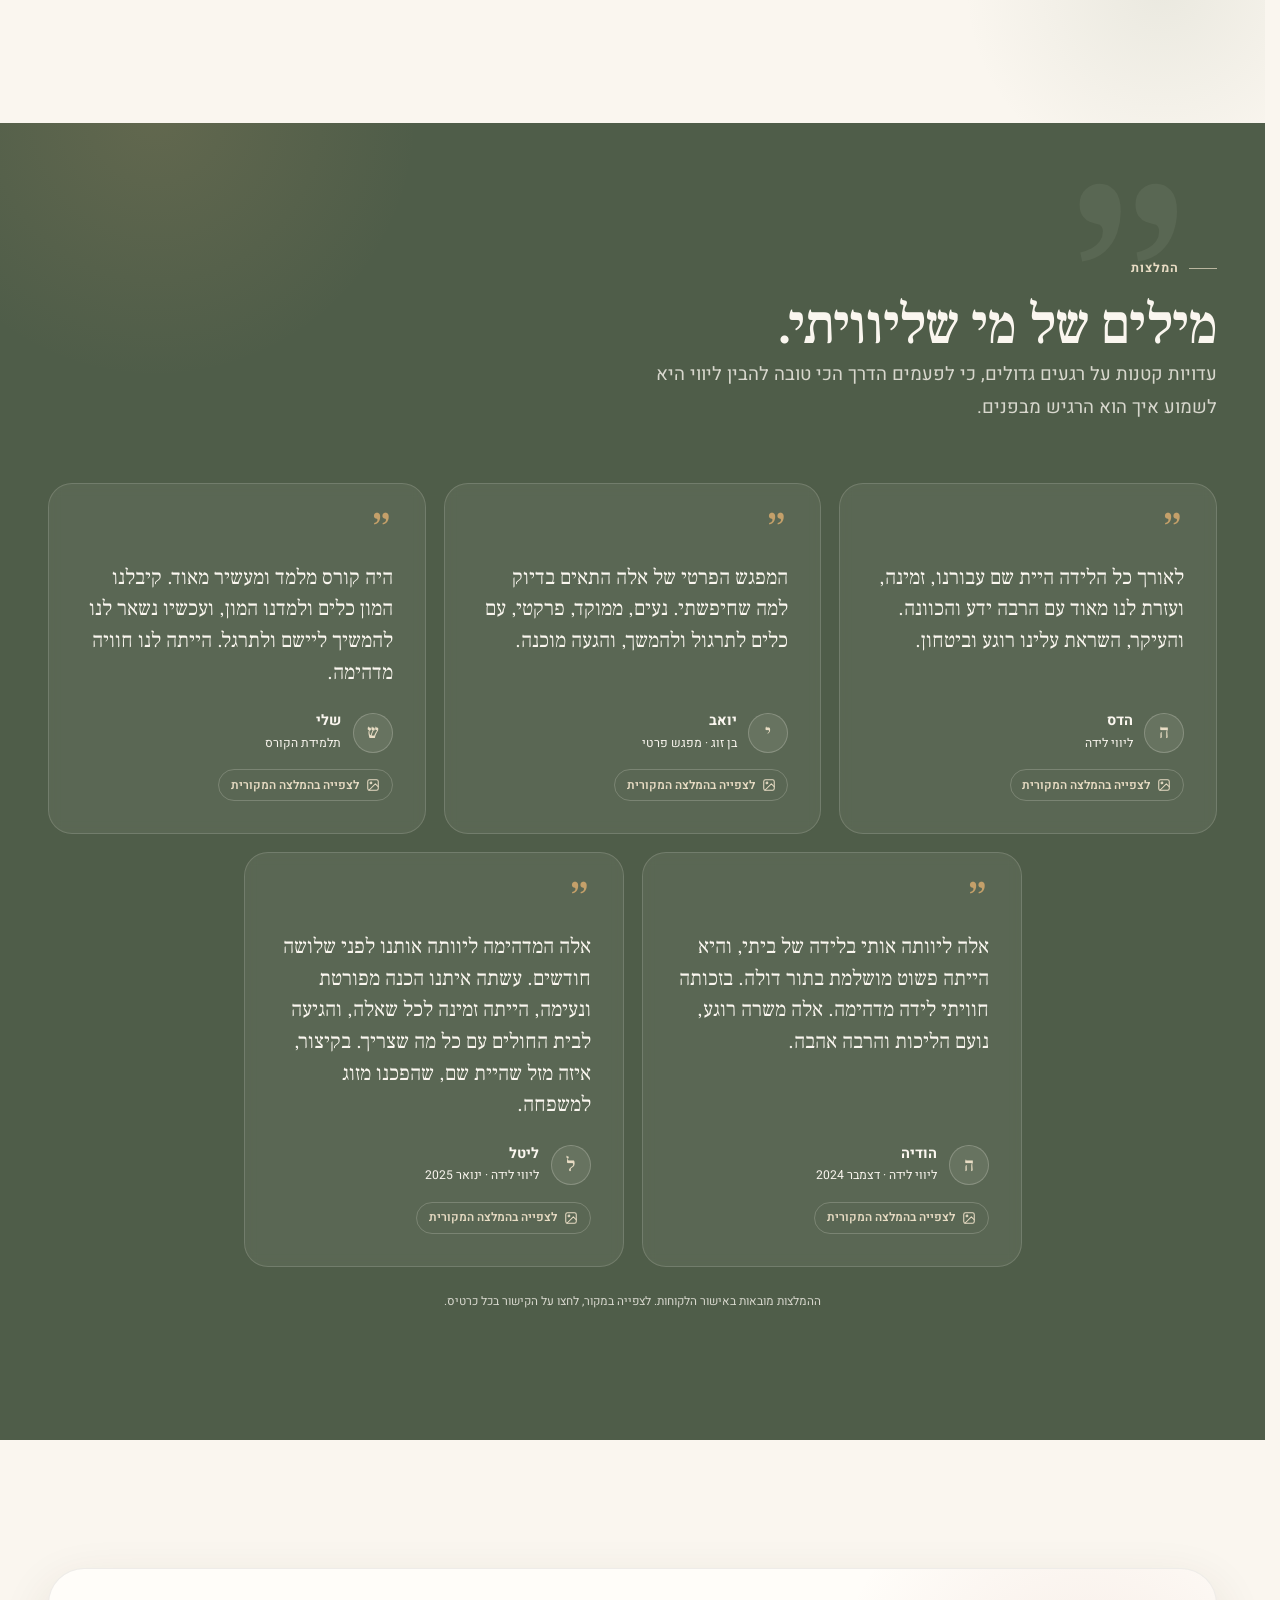
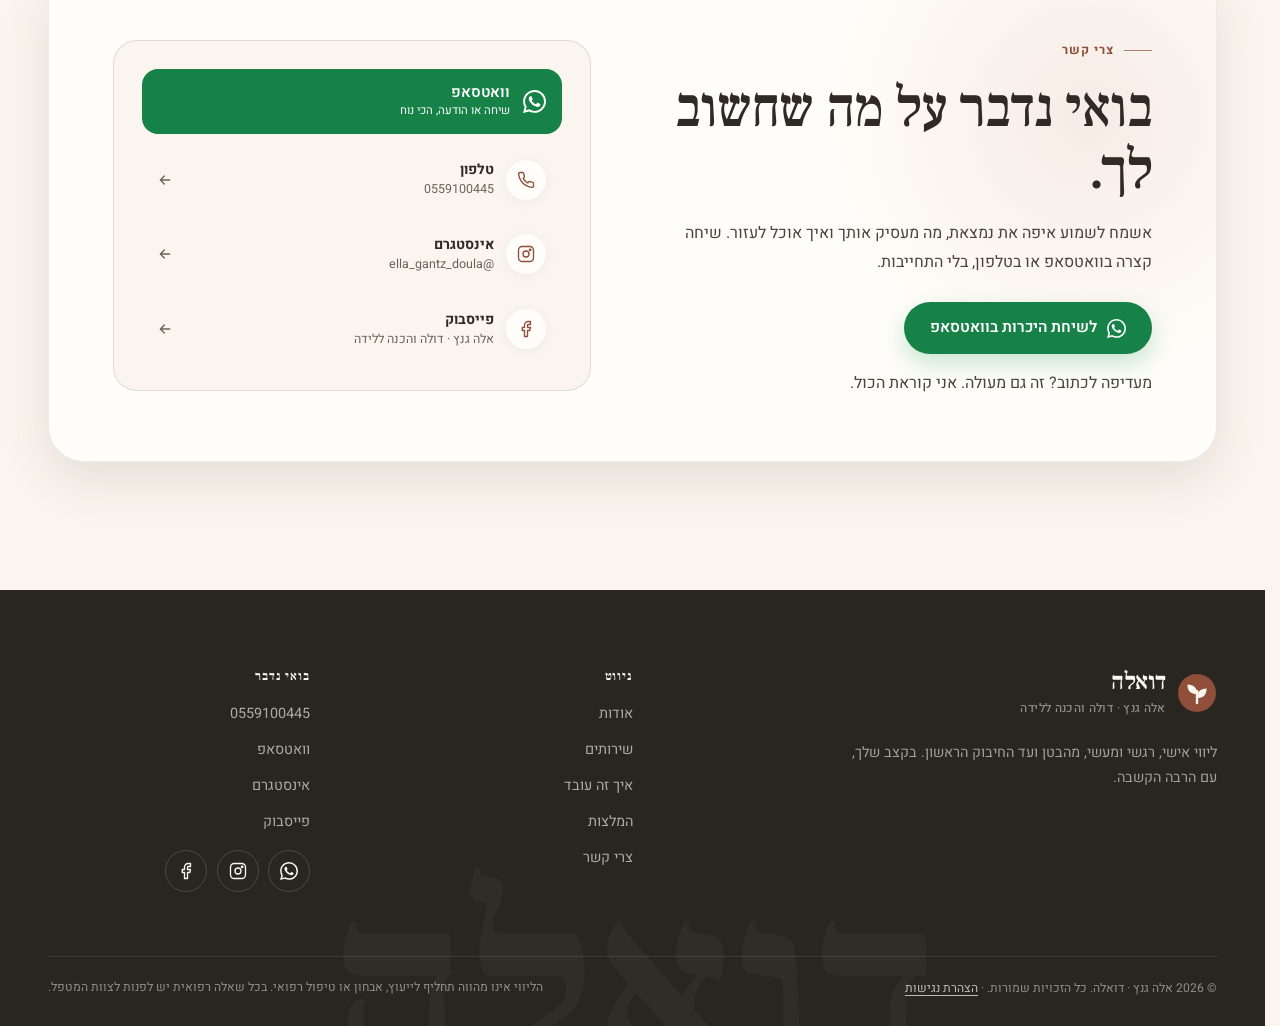
==== commit 36ae872e: "Add minimal accessibility statement" ====
--- a/index.html
+++ b/index.html
@@ -580,7 +580,7 @@
       </div>
 
       <div class="footer-bottom">
-        <span>© <span id="year">2026</span> אלה גנץ · דואלה. כל הזכויות שמורות.</span>
+        <span>© <span id="year">2026</span> אלה גנץ · דואלה. כל הזכויות שמורות. · <a class="footer-accessibility" href="accessibility.html">הצהרת נגישות</a></span>
         <span class="footer-disclaimer">הליווי אינו מהווה תחליף לייעוץ, אבחון או טיפול רפואי. בכל שאלה רפואית יש לפנות לצוות המטפל.</span>
       </div>
     </div>
--- a/styles.css
+++ b/styles.css
@@ -1830,6 +1830,17 @@
   font-size: 0.76rem;
 }
 
+.footer-accessibility {
+  color: rgba(250, 246, 239, 0.72);
+  text-decoration: underline;
+  text-decoration-thickness: 1px;
+  text-underline-offset: 3px;
+}
+
+.footer-accessibility:hover {
+  color: var(--cream);
+}
+
 .footer-disclaimer {
   max-inline-size: 38rem;
   line-height: 1.6;
@@ -2383,3 +2394,82 @@
     padding-block: 32px;
   }
 }
+
+.legal-header {
+  padding-block: 14px;
+  border-block-end: 1px solid var(--line);
+  background: rgba(250, 246, 239, 0.94);
+}
+
+.legal-header-inner {
+  display: flex;
+  flex-wrap: wrap;
+  align-items: center;
+  justify-content: space-between;
+  gap: 14px 20px;
+}
+
+.legal-main {
+  padding-block: clamp(48px, 8vw, 96px);
+}
+
+.legal-card {
+  max-inline-size: 760px;
+  margin-inline: auto;
+}
+
+.legal-card h1 {
+  margin-block: 0.35rem 1.3rem;
+  font-size: clamp(2.2rem, 5vw, 3.4rem);
+}
+
+.legal-card p {
+  color: var(--ink-soft);
+  font-size: 1.02rem;
+  line-height: 1.9;
+}
+
+.legal-card p + p {
+  margin-block-start: 1rem;
+}
+
+.legal-card a:not(.btn) {
+  color: var(--clay-deep);
+  font-weight: 600;
+  text-decoration: underline;
+  text-decoration-thickness: 1px;
+  text-underline-offset: 3px;
+}
+
+.legal-card .btn {
+  margin-block-start: 0.4rem;
+}
+
+.legal-meta {
+  margin-block-start: 2rem !important;
+  padding-block-start: 1rem;
+  border-block-start: 1px solid var(--line);
+  color: var(--muted) !important;
+  font-size: 0.82rem !important;
+  line-height: 1.7 !important;
+}
+
+.legal-footer {
+  padding-block: 22px 30px;
+  border-block-start: 1px solid var(--line);
+  color: var(--muted);
+  font-size: 0.82rem;
+}
+
+.legal-footer-inner {
+  display: flex;
+  flex-wrap: wrap;
+  justify-content: space-between;
+  gap: 10px 20px;
+}
+
+.legal-footer a {
+  color: var(--clay-deep);
+  text-decoration: underline;
+  text-underline-offset: 3px;
+}
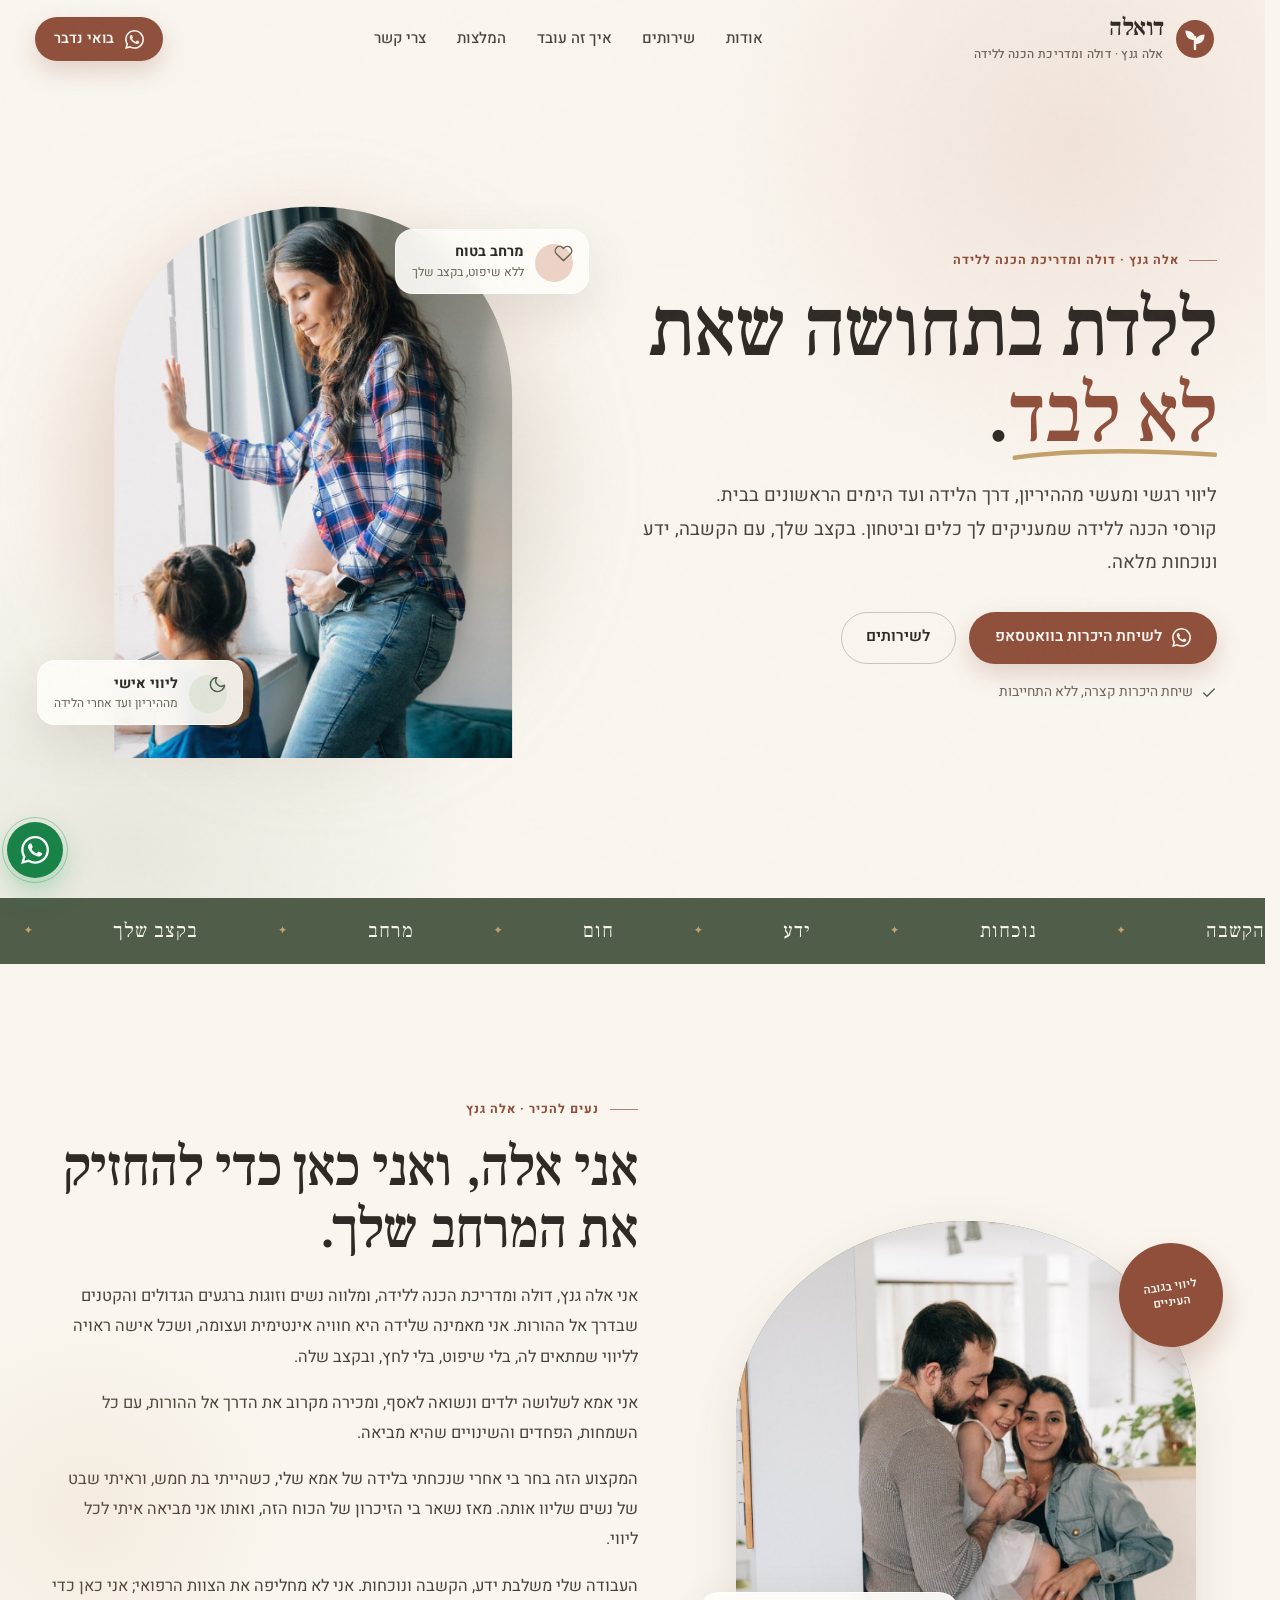
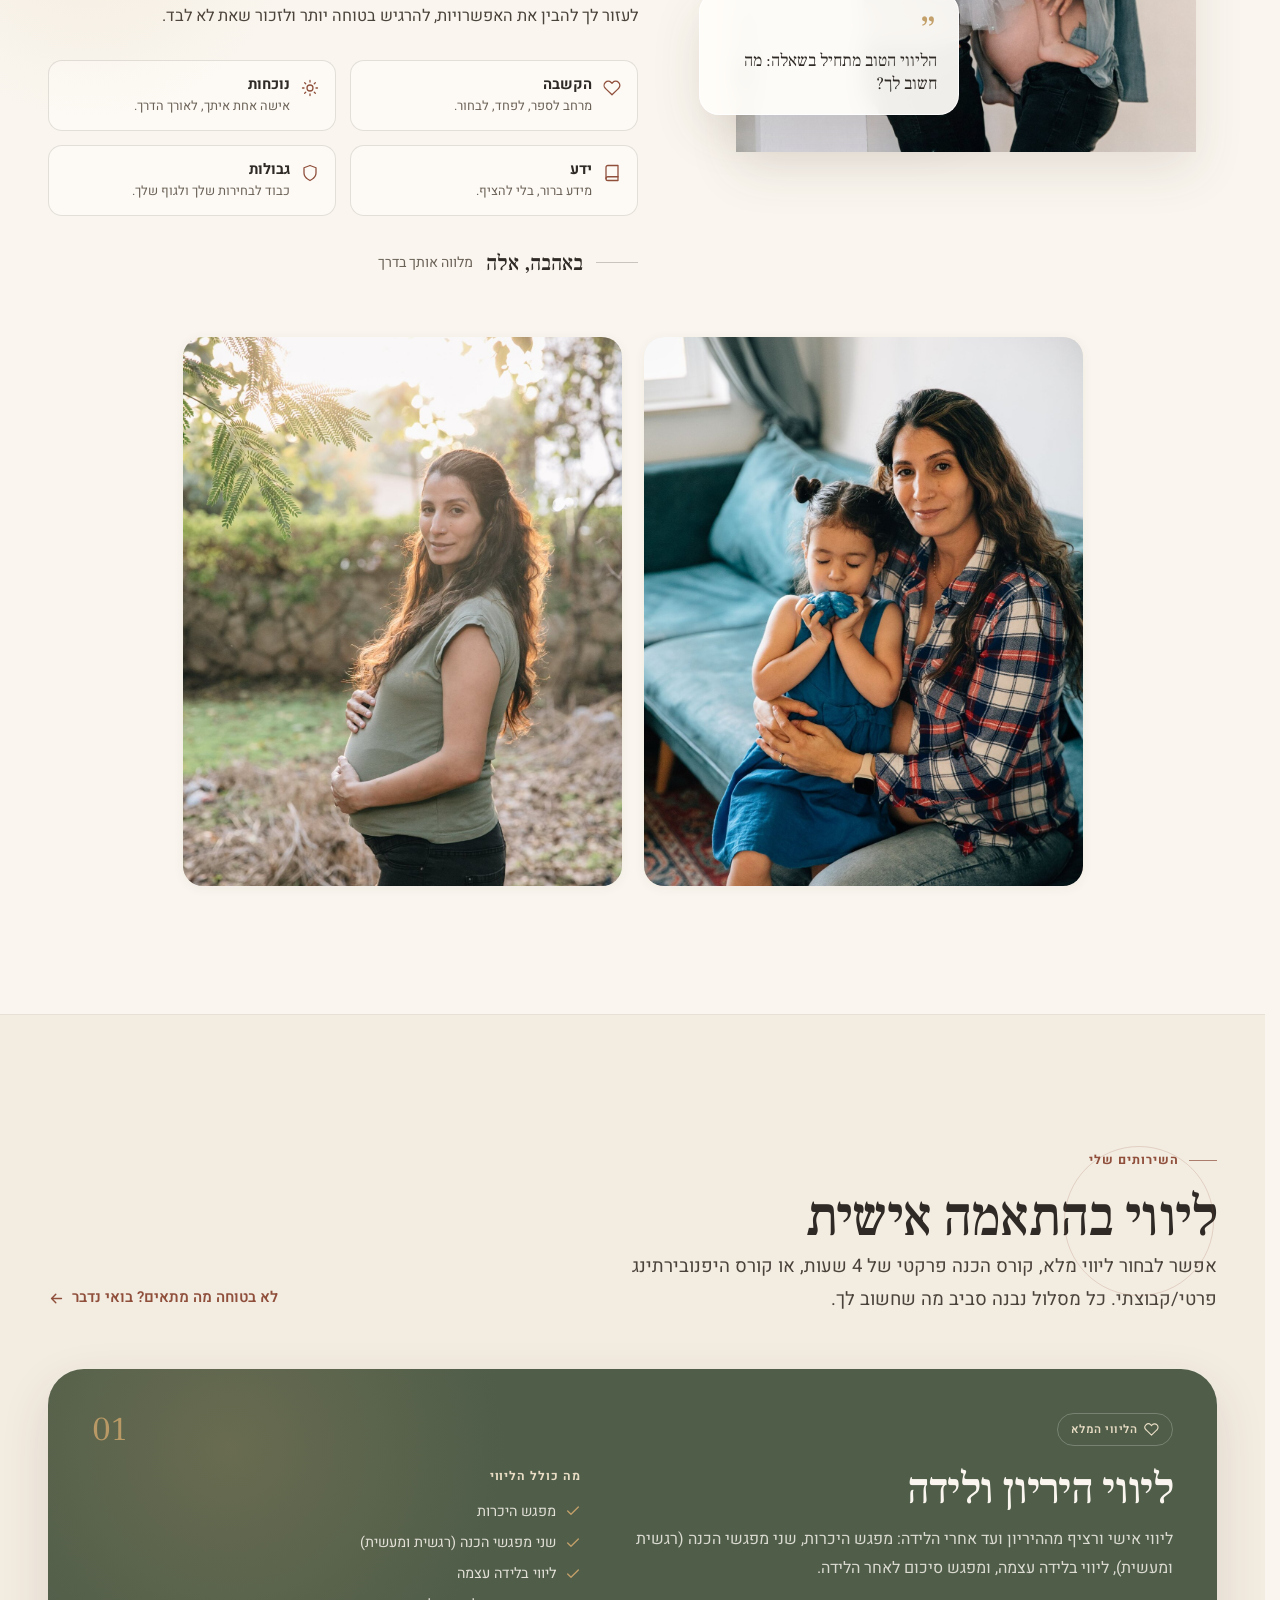
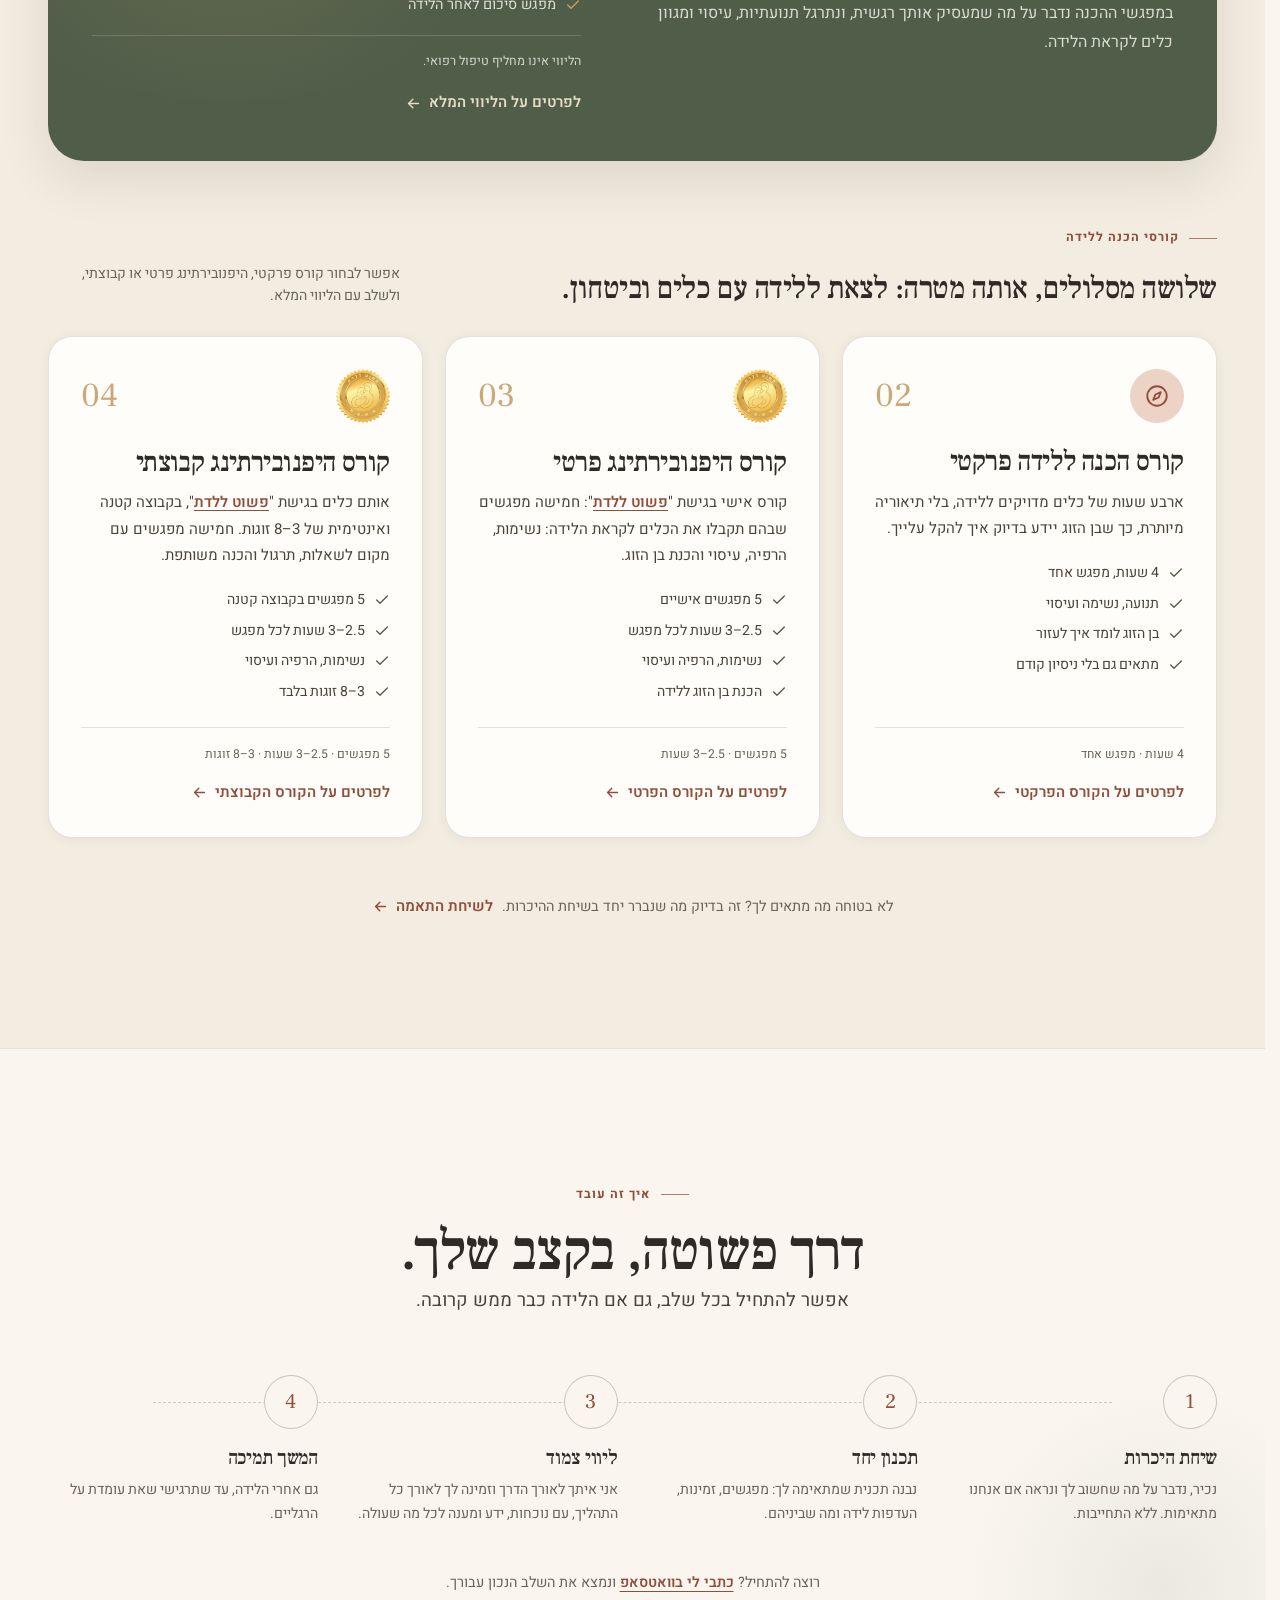
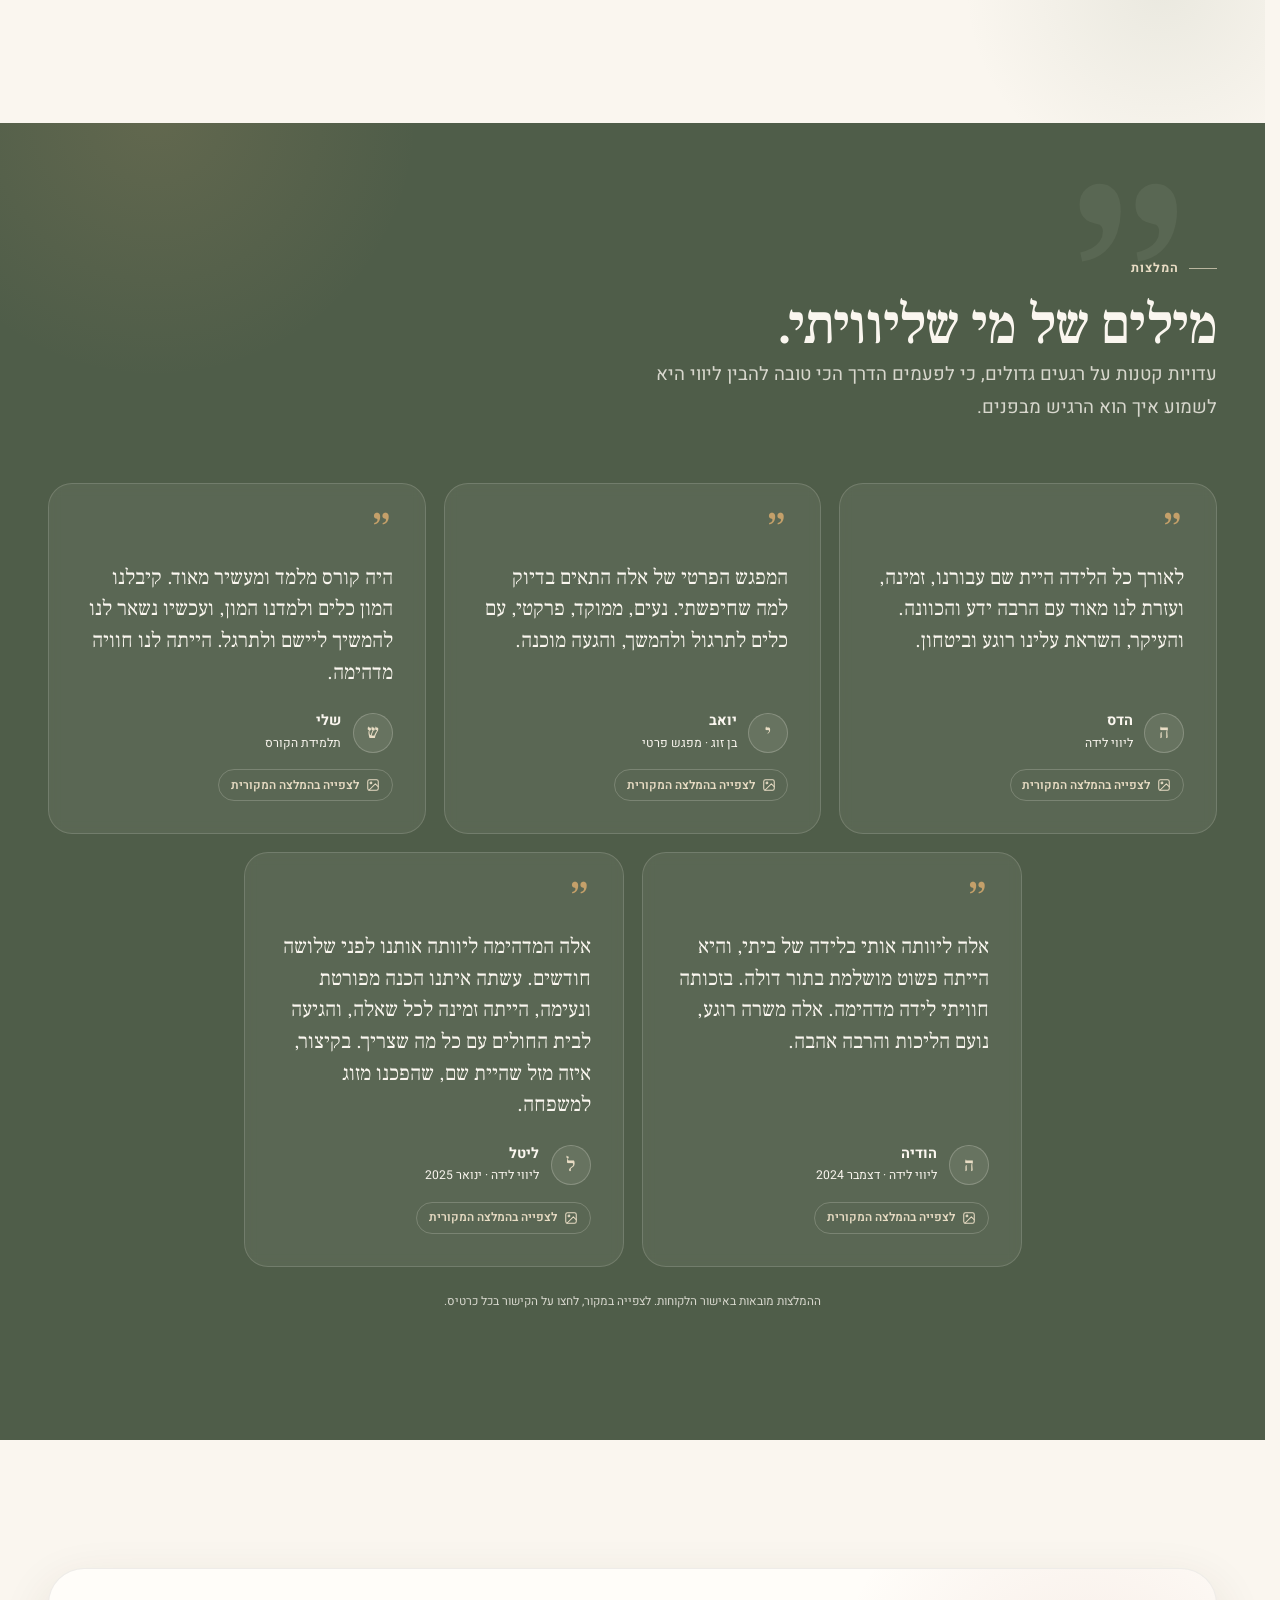
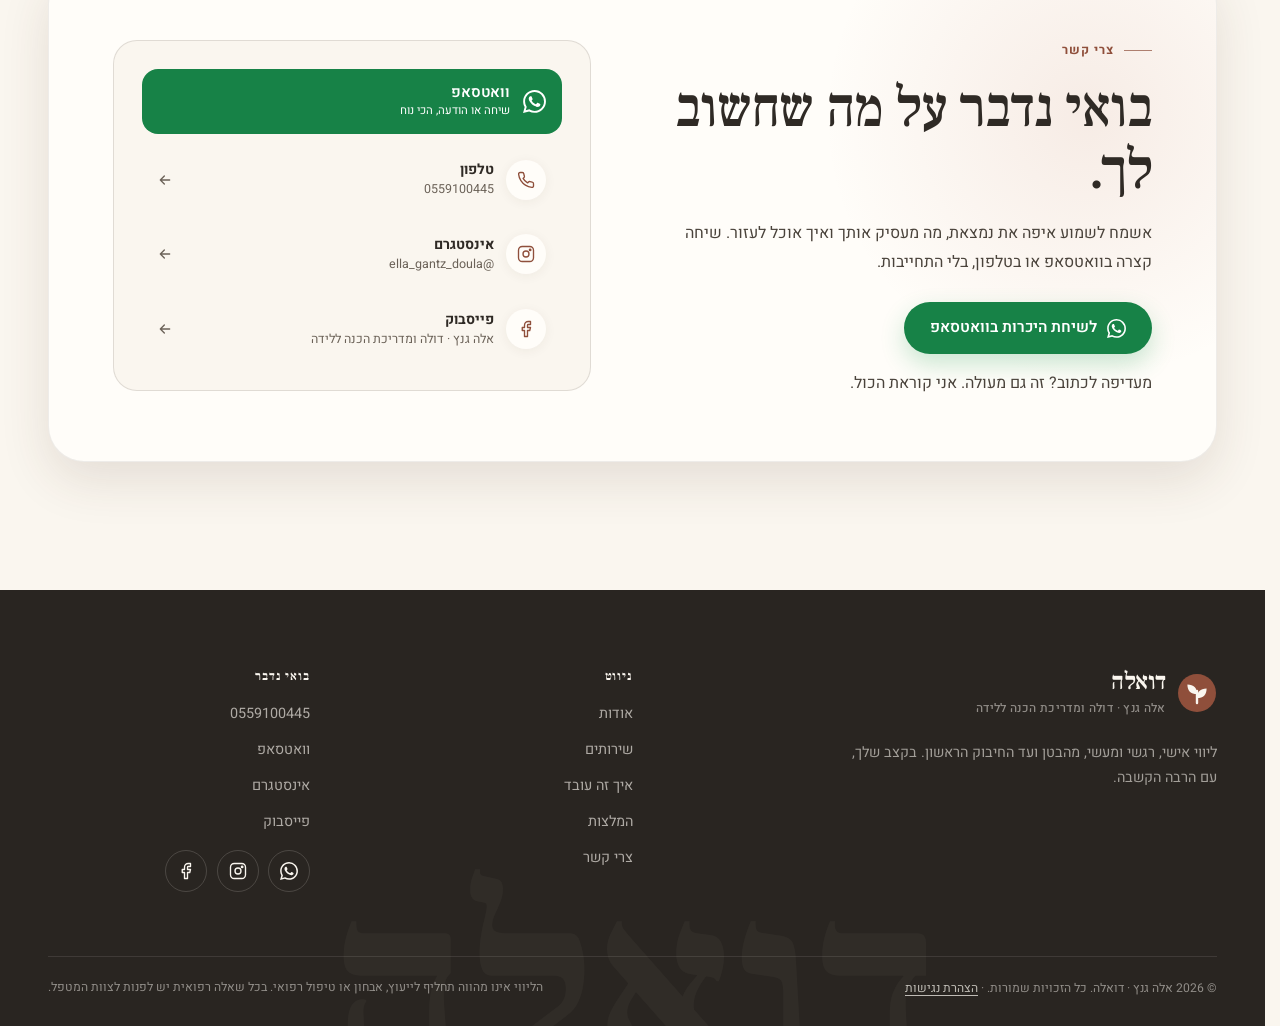
==== commit 7fba50eb: "Use expanded professional title" ====
--- a/index.html
+++ b/index.html
@@ -3,16 +3,16 @@
 <head>
   <meta charset="utf-8">
   <meta name="viewport" content="width=device-width, initial-scale=1">
-  <title>דואלה | אלה גנץ · דולה והכנה ללידה</title>
-  <meta name="description" content="ליווי אישי של אלה גנץ, דולה ומנחת הכנה ללידה, לנשים וזוגות: ליווי היריון ולידה, קורס הכנה פרקטי וקורסי היפנובירתינג ׳פשוט ללדת׳. שיחת היכרות ללא התחייבות.">
+  <title>דואלה | אלה גנץ · דולה ומדריכת הכנה ללידה</title>
+  <meta name="description" content="ליווי אישי של אלה גנץ, דולה ומדריכת הכנה ללידה, לנשים וזוגות: ליווי היריון ולידה, קורס הכנה פרקטי וקורסי היפנובירתינג ׳פשוט ללדת׳. שיחת היכרות ללא התחייבות.">
   <meta name="theme-color" content="#faf6ef">
   <link rel="canonical" href="https://douella.com/">
   <link rel="manifest" href="site.webmanifest">
   <meta property="og:type" content="website">
   <meta property="og:locale" content="he_IL">
   <meta property="og:site_name" content="דואלה">
-  <meta property="og:title" content="דואלה | אלה גנץ · דולה והכנה ללידה">
-  <meta property="og:description" content="ליווי אישי של אלה גנץ, דולה ומנחת הכנה ללידה: ליווי היריון ולידה, קורס הכנה פרקטי וקורסי היפנובירתינג ׳פשוט ללדת׳.">
+  <meta property="og:title" content="דואלה | אלה גנץ · דולה ומדריכת הכנה ללידה">
+  <meta property="og:description" content="ליווי אישי של אלה גנץ, דולה ומדריכת הכנה ללידה: ליווי היריון ולידה, קורס הכנה פרקטי וקורסי היפנובירתינג ׳פשוט ללדת׳.">
   <meta name="twitter:card" content="summary">
   <link rel="icon" href="assets/favicon.svg" type="image/svg+xml">
   <link rel="preconnect" href="https://fonts.googleapis.com">
@@ -28,9 +28,9 @@
     "founder": {
       "@type": "Person",
       "name": "אלה גנץ",
-      "jobTitle": "דולה ומנחת הכנה ללידה"
+      "jobTitle": "דולה ומדריכת הכנה ללידה"
     },
-    "description": "דולה ומנחת הכנה ללידה: ליווי היריון ולידה, קורס הכנה פרקטי וקורסי היפנובירתינג ׳פשוט ללדת׳ לנשים וזוגות",
+    "description": "דולה ומדריכת הכנה ללידה: ליווי היריון ולידה, קורס הכנה פרקטי וקורסי היפנובירתינג ׳פשוט ללדת׳ לנשים וזוגות",
     "url": "https://douella.com",
     "telephone": "+972559100445",
     "areaServed": "IL",
@@ -69,7 +69,7 @@
             <path d="M20 25c6.4 0 9.6-3.4 9.6-9.6-6.4 0-9.6 3.4-9.6 9.6z" fill="#faf6ef"/>
           </svg>
         </span>
-        <span class="brand-text">דואלה<span class="brand-sub">אלה גנץ · דולה והכנה ללידה</span></span>
+        <span class="brand-text">דואלה<span class="brand-sub">אלה גנץ · דולה ומדריכת הכנה ללידה</span></span>
       </a>
 
       <nav class="main-nav" aria-label="ניווט ראשי">
@@ -96,7 +96,7 @@
   <dialog class="mobile-menu" id="mobile-menu" aria-labelledby="mobile-menu-title">
     <div class="mobile-menu-inner">
       <div class="mobile-menu-head">
-        <span class="brand-text" id="mobile-menu-title">דואלה<span class="brand-sub">אלה גנץ · דולה והכנה ללידה</span></span>
+        <span class="brand-text" id="mobile-menu-title">דואלה<span class="brand-sub">אלה גנץ · דולה ומדריכת הכנה ללידה</span></span>
         <button class="menu-close" type="button" data-close-menu aria-label="סגירת תפריט">×</button>
       </div>
       <nav class="mobile-nav" aria-label="ניווט במובייל">
@@ -120,7 +120,7 @@
     <section class="hero" id="top">
       <div class="container hero-grid">
         <div class="hero-copy" data-reveal>
-          <span class="eyebrow">אלה גנץ · דולה והכנה ללידה</span>
+          <span class="eyebrow">אלה גנץ · דולה ומדריכת הכנה ללידה</span>
           <h1>ללדת בתחושה שאת <em class="h1-accent">לא לבד<svg viewBox="0 0 200 12" preserveAspectRatio="none" aria-hidden="true" focusable="false"><path d="M3 8.5C52 3.5 112 2.5 197 6.5" fill="none" stroke="currentColor" stroke-width="3" stroke-linecap="round"/></svg></em>.</h1>
           <p class="hero-lead">ליווי רגשי ומעשי מההיריון, דרך הלידה ועד הימים הראשונים בבית.<br>קורסי הכנה ללידה שמעניקים לך כלים וביטחון. בקצב שלך, עם הקשבה, ידע ונוכחות מלאה.</p>
           <div class="hero-actions">
@@ -139,7 +139,7 @@
         <div class="hero-art-wrap" data-reveal style="--delay: .12s">
           <div class="hero-art-glow" aria-hidden="true"></div>
           <div class="hero-photo-frame">
-            <img class="hero-photo" src="assets/photos/ella-hero.jpg" alt="אלה גנץ, דולה והכנה ללידה" width="1200" height="1800" fetchpriority="high">
+            <img class="hero-photo" src="assets/photos/ella-hero.jpg" alt="אלה גנץ, דולה ומדריכת הכנה ללידה" width="1200" height="1800" fetchpriority="high">
           </div>
           <div class="floating-card floating-card--top" aria-hidden="true">
             <span class="floating-icon">
@@ -194,7 +194,7 @@
         <div class="about-copy" data-reveal style="--delay: .08s">
           <span class="eyebrow">נעים להכיר · אלה גנץ</span>
           <h2>אני אלה, ואני כאן כדי להחזיק את המרחב שלך.</h2>
-          <p>אני אלה גנץ, דולה ומנחת הכנה ללידה, ומלווה נשים וזוגות ברגעים הגדולים והקטנים שבדרך אל ההורות. אני מאמינה שלידה היא חוויה אינטימית ועצומה, ושכל אישה ראויה לליווי שמתאים לה, בלי שיפוט, בלי לחץ, ובקצב שלה.</p>
+          <p>אני אלה גנץ, דולה ומדריכת הכנה ללידה, ומלווה נשים וזוגות ברגעים הגדולים והקטנים שבדרך אל ההורות. אני מאמינה שלידה היא חוויה אינטימית ועצומה, ושכל אישה ראויה לליווי שמתאים לה, בלי שיפוט, בלי לחץ, ובקצב שלה.</p>
           <p>אני אמא לשלושה ילדים ונשואה לאסף, ומכירה מקרוב את הדרך אל ההורות, עם כל השמחות, הפחדים והשינויים שהיא מביאה.</p>
           <p>המקצוע הזה בחר בי אחרי שנכחתי בלידה של אמא שלי, כשהייתי בת חמש, וראיתי שבט של נשים שליוו אותה. מאז נשאר בי הזיכרון של הכוח הזה, ואותו אני מביאה איתי לכל ליווי.</p>
           <p>העבודה שלי משלבת ידע, הקשבה ונוכחות. אני לא מחליפה את הצוות הרפואי; אני כאן כדי לעזור לך להבין את האפשרויות, להרגיש בטוחה יותר ולזכור שאת לא לבד.</p>
@@ -518,7 +518,7 @@
                 <span class="contact-row-icon" aria-hidden="true">
                   <svg viewBox="0 0 24 24" fill="none" stroke="currentColor" stroke-width="1.8" stroke-linecap="round" stroke-linejoin="round"><path d="M18 2h-3a5 5 0 0 0-5 5v3H7v4h3v8h4v-8h3l1-4h-4V7a1 1 0 0 1 1-1h3z"/></svg>
                 </span>
-                <span class="contact-row-text"><strong>פייסבוק</strong><span data-contact-text="facebookLabel">אלה גנץ · דולה והכנה ללידה</span></span>
+                <span class="contact-row-text"><strong>פייסבוק</strong><span data-contact-text="facebookLabel">אלה גנץ · דולה ומדריכת הכנה ללידה</span></span>
                 <svg viewBox="0 0 24 24" aria-hidden="true" focusable="false" fill="none" stroke="currentColor" stroke-width="2" stroke-linecap="round" stroke-linejoin="round"><path d="M19 12H5m6-6-6 6 6 6"/></svg>
               </a>
             </div>
@@ -541,7 +541,7 @@
             <path d="M20 25c6.4 0 9.6-3.4 9.6-9.6-6.4 0-9.6 3.4-9.6 9.6z" fill="#faf6ef"/>
           </svg>
         </span>
-            <span class="brand-text">דואלה<span class="brand-sub">אלה גנץ · דולה והכנה ללידה</span></span>
+            <span class="brand-text">דואלה<span class="brand-sub">אלה גנץ · דולה ומדריכת הכנה ללידה</span></span>
           </a>
           <p class="footer-tagline">ליווי אישי, רגשי ומעשי, מהבטן ועד החיבוק הראשון. בקצב שלך, עם הרבה הקשבה.</p>
         </div>
--- a/styles.css
+++ b/styles.css
@@ -2356,6 +2356,21 @@
   }
 }
 
+@media (max-width: 360px) {
+  .header-inner {
+    gap: 12px;
+  }
+
+  .brand {
+    gap: 0.6rem;
+  }
+
+  .brand-sub {
+    max-inline-size: 160px;
+    line-height: 1.3;
+  }
+}
+
 @media (prefers-reduced-motion: reduce) {
   html {
     scroll-behavior: auto;
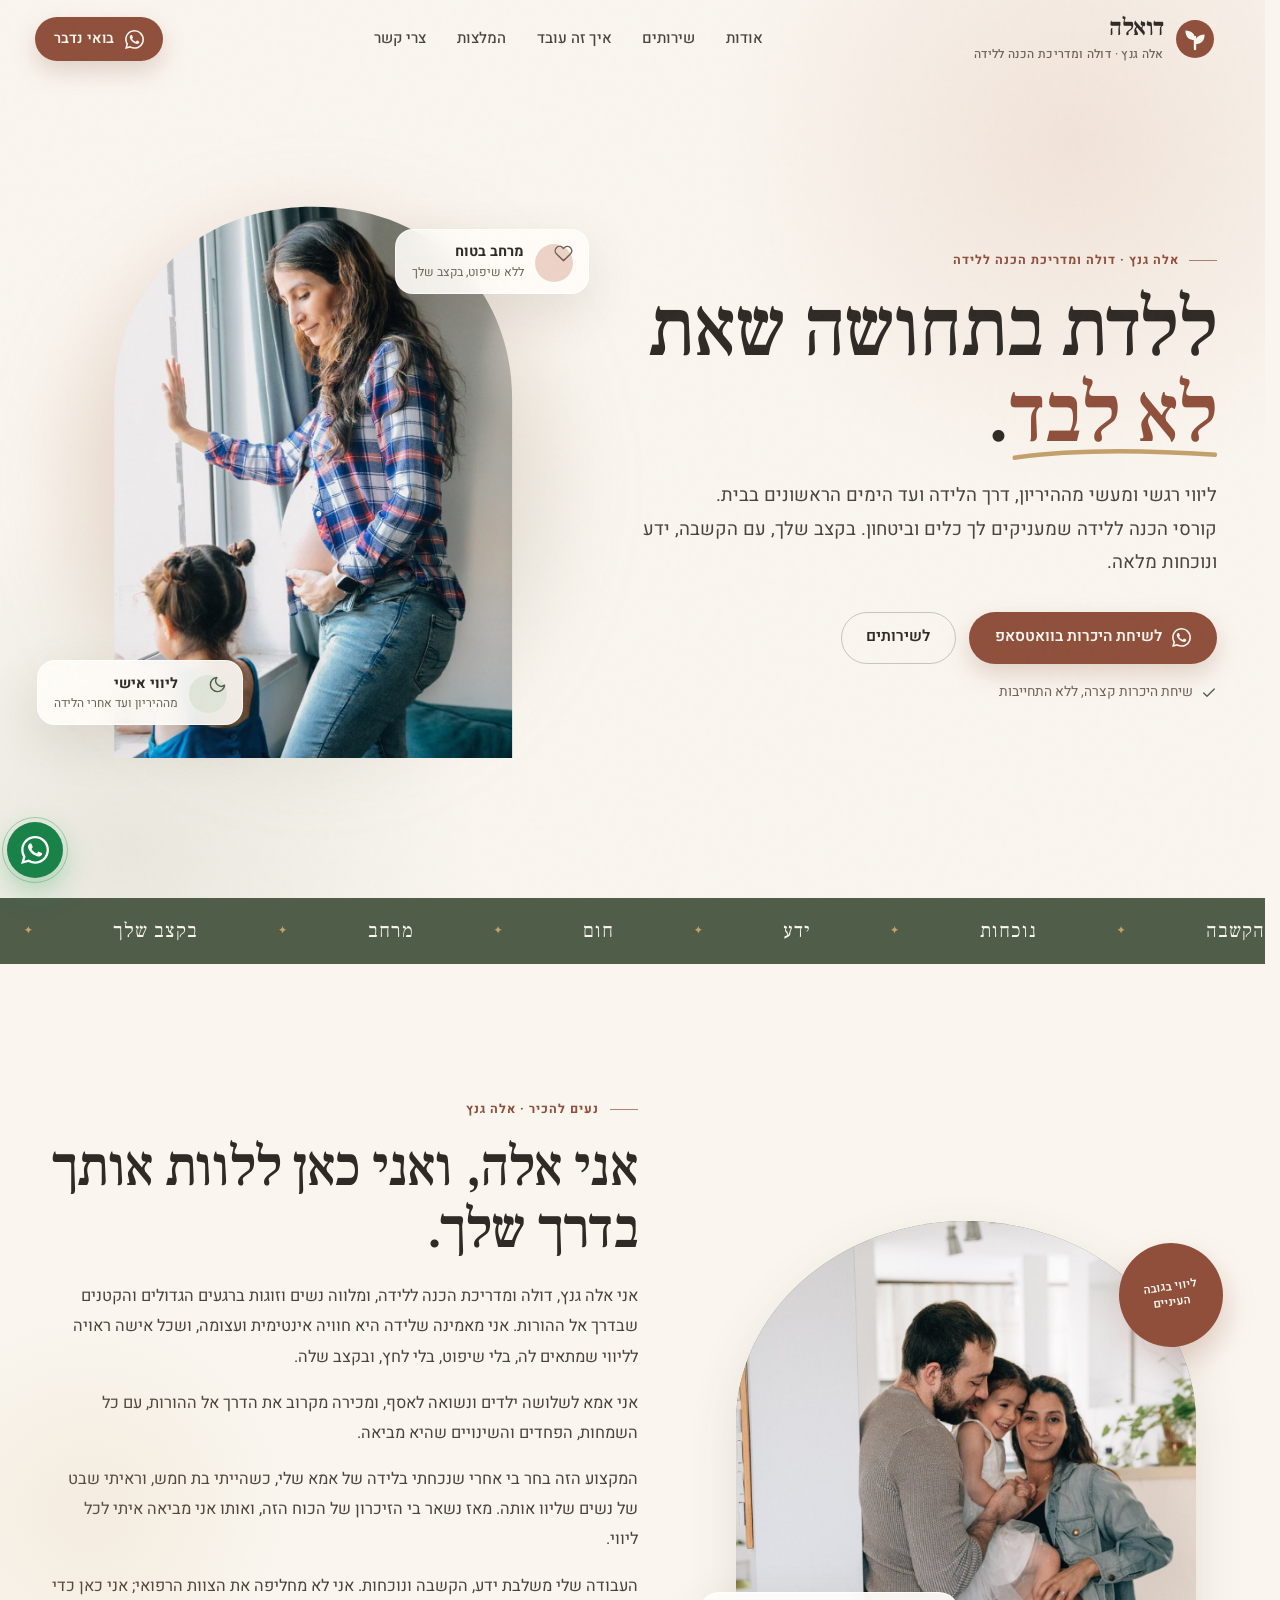
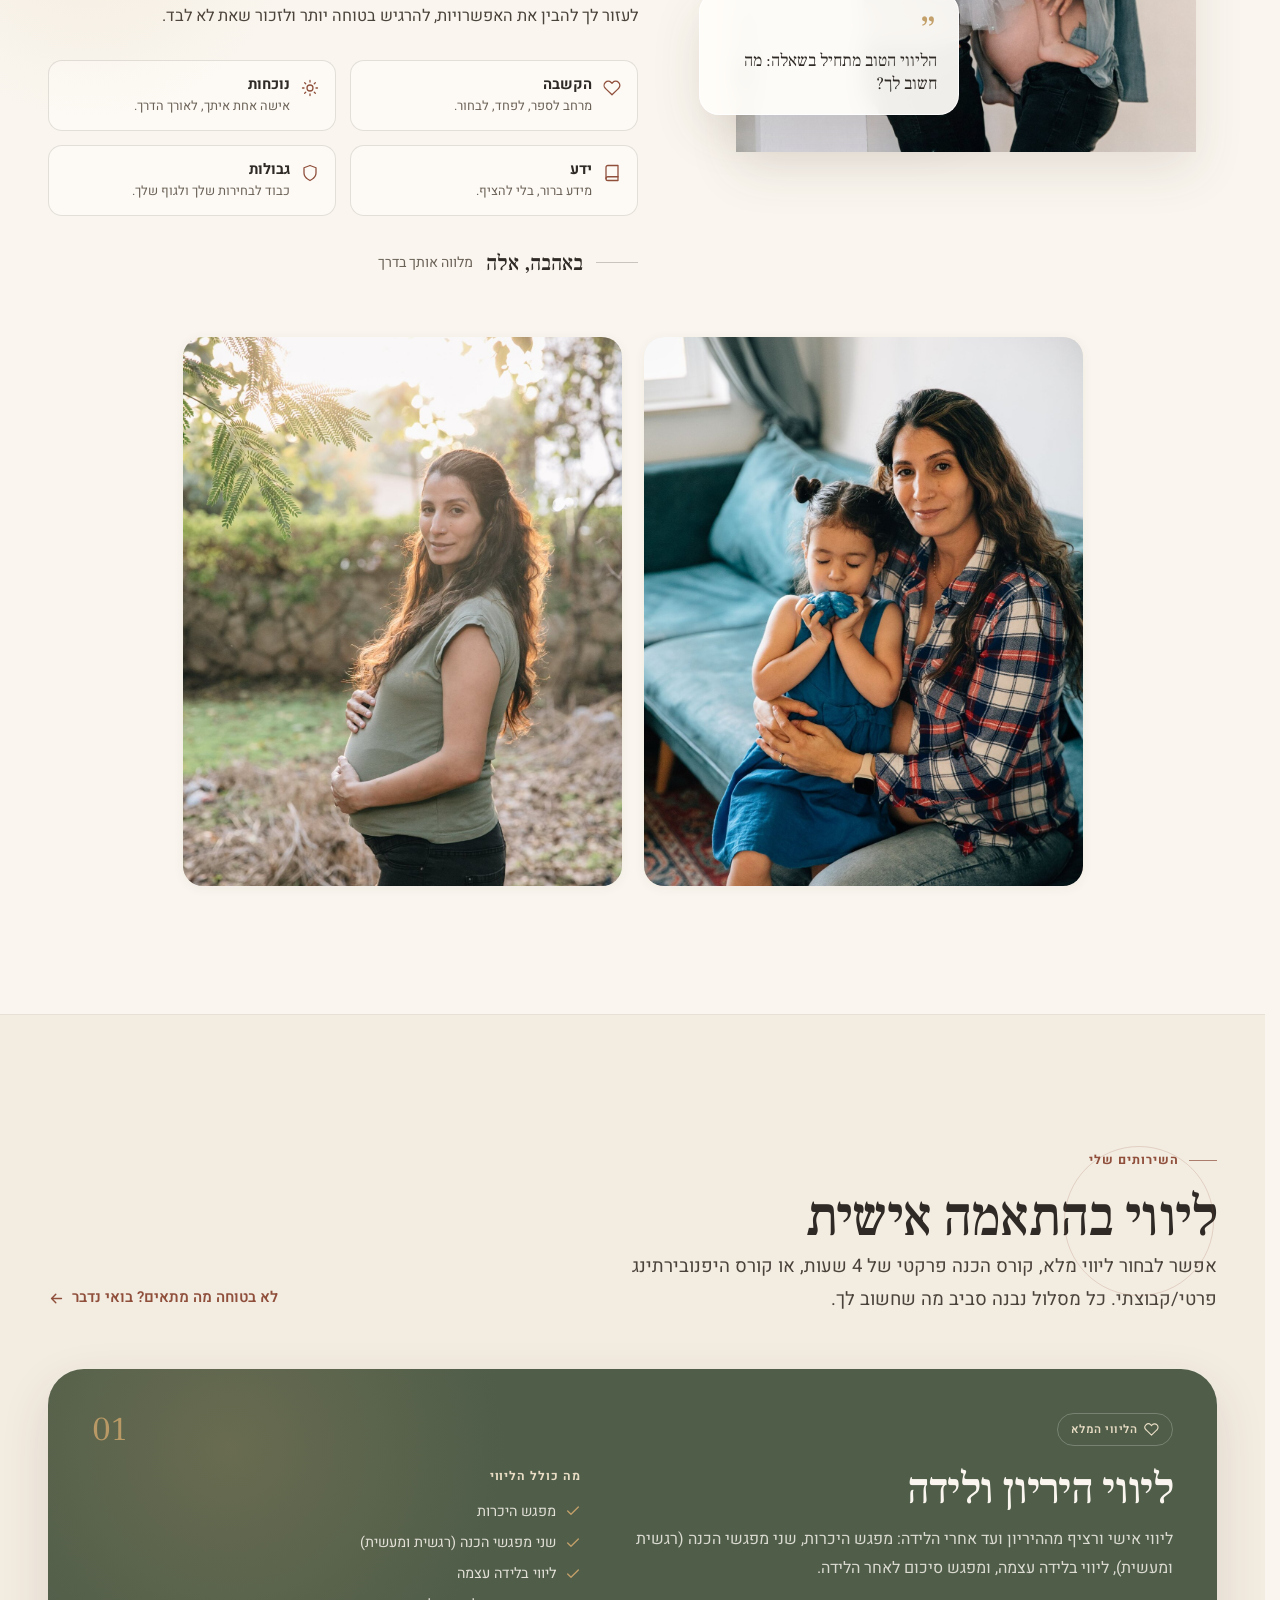
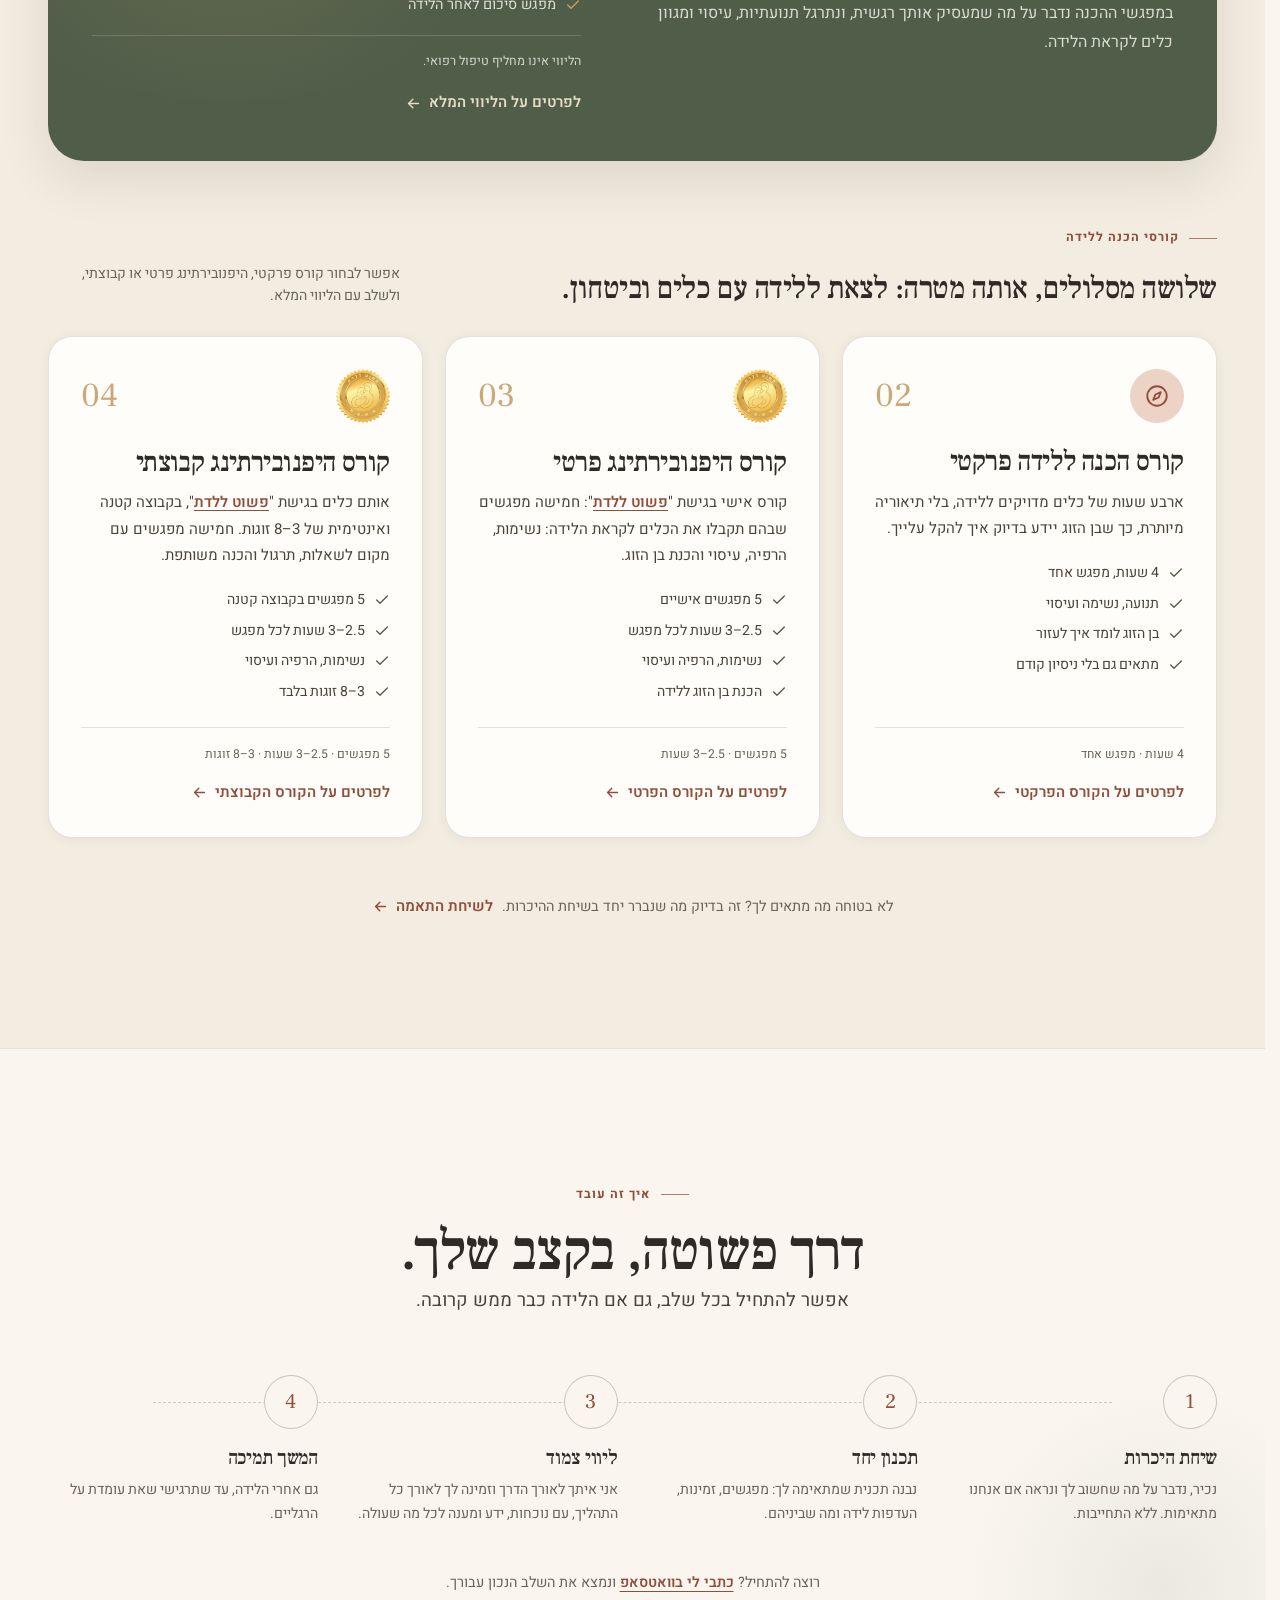
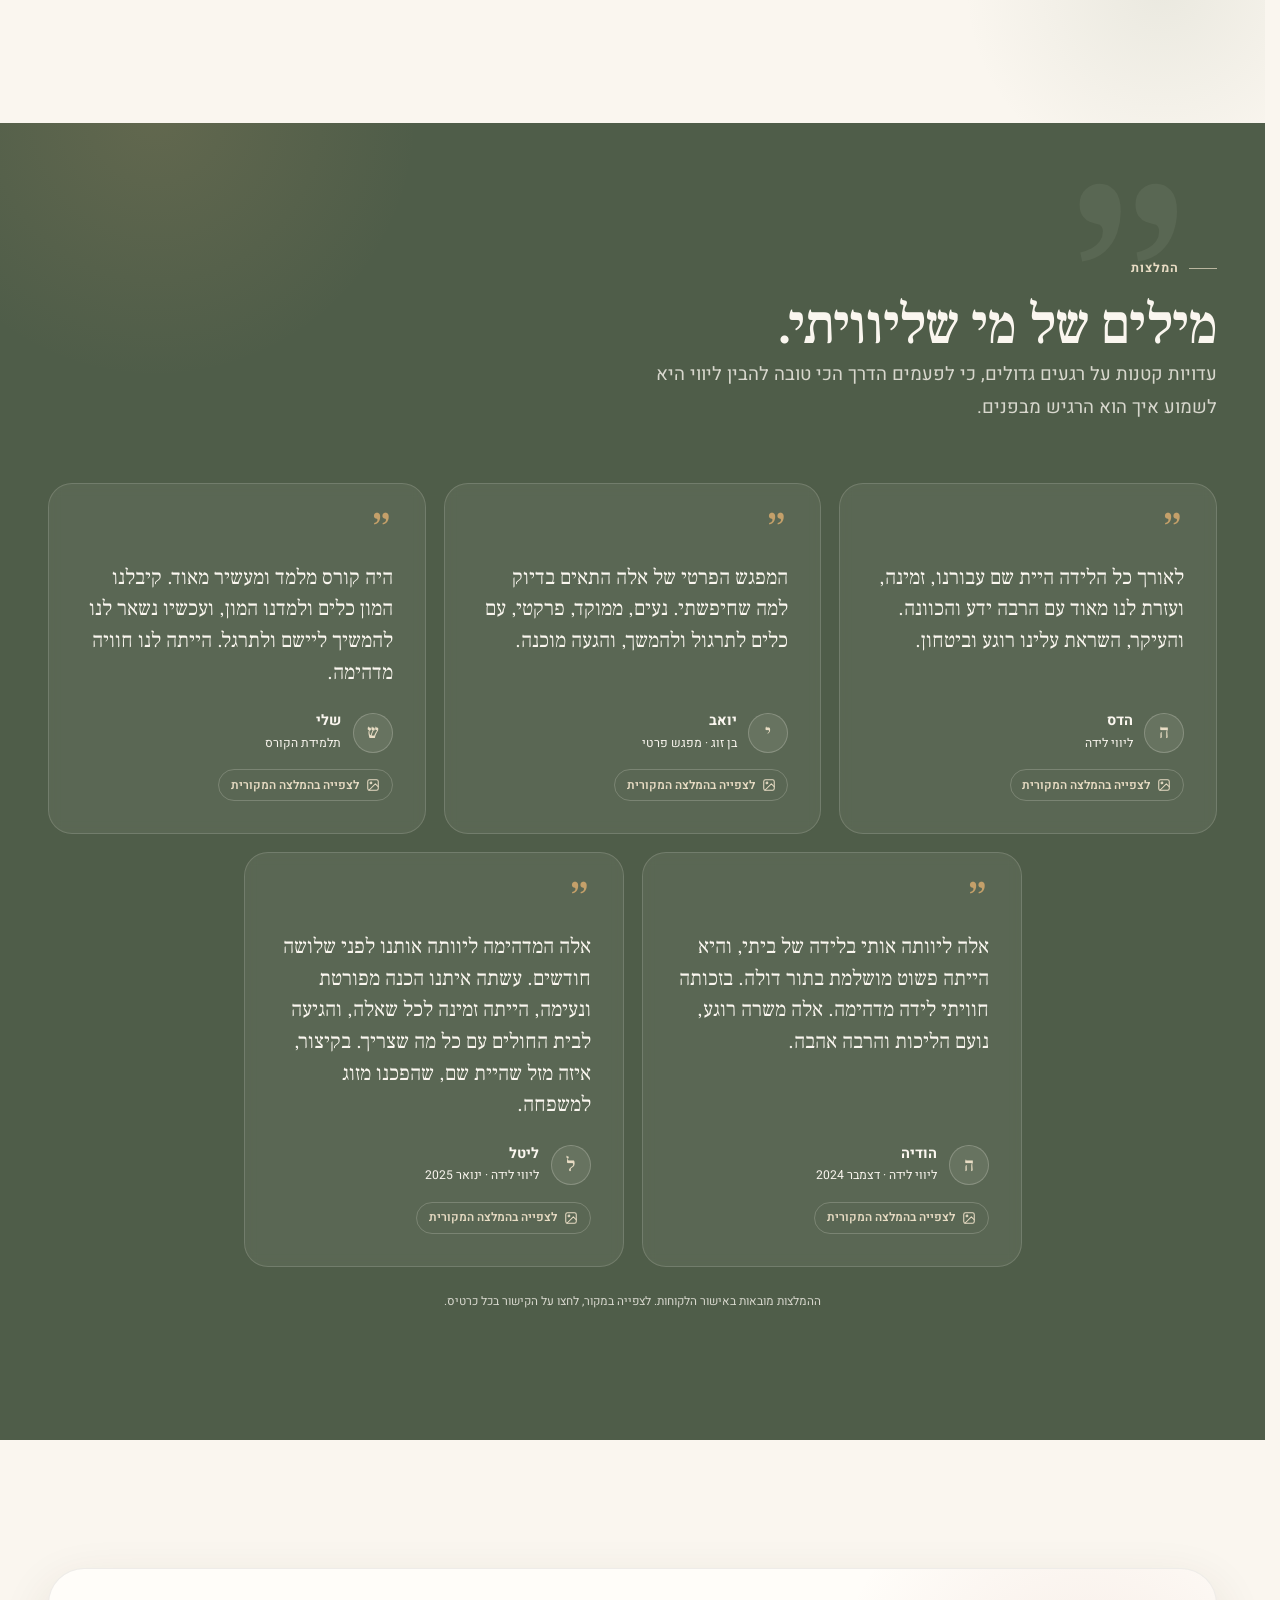
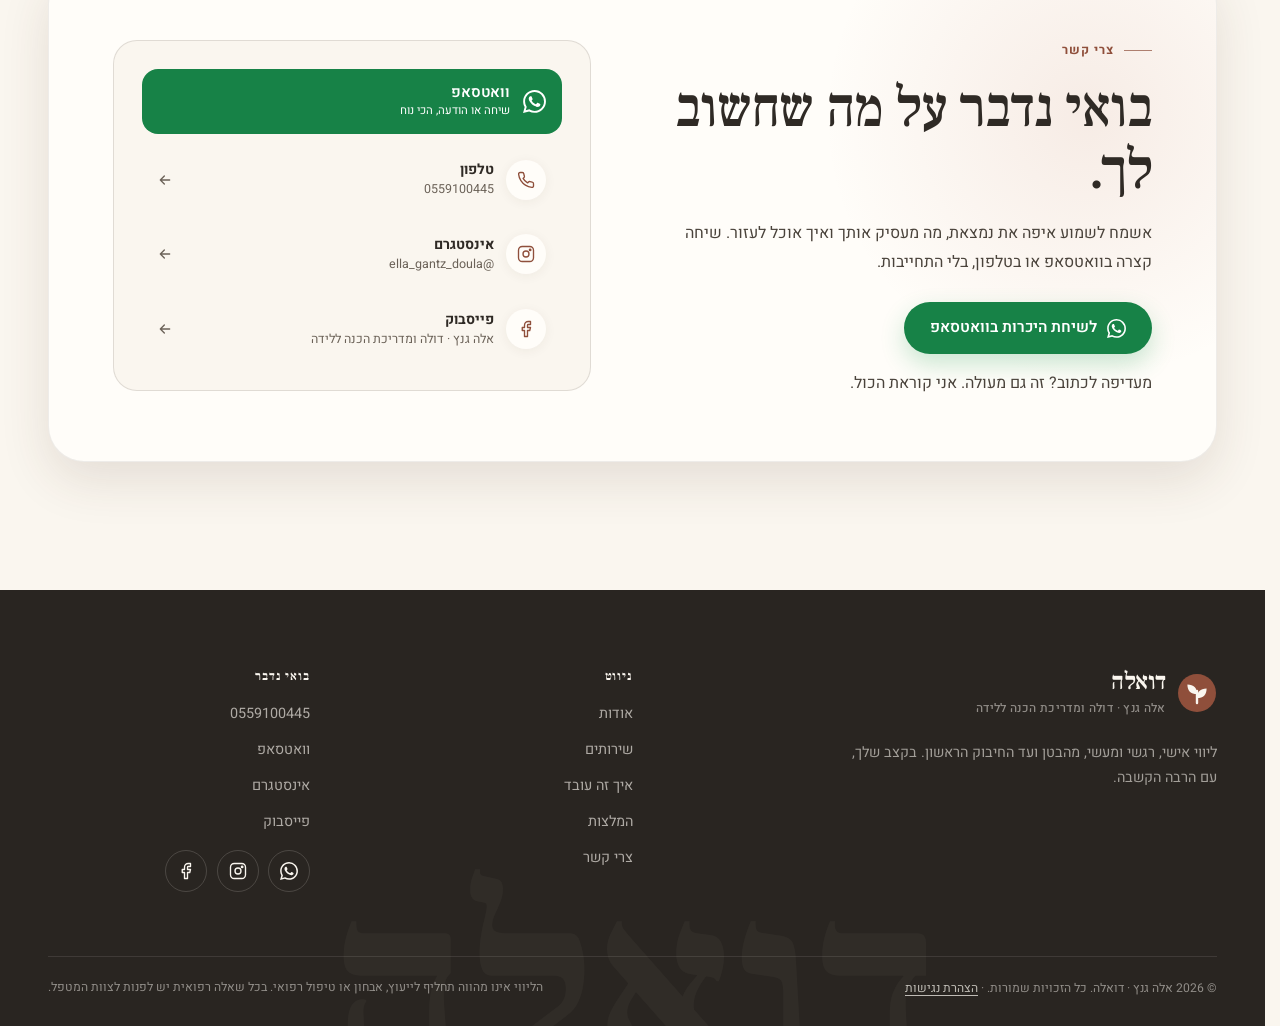
==== commit 847b0b96: "Refine about section heading" ====
--- a/index.html
+++ b/index.html
@@ -193,7 +193,7 @@
 
         <div class="about-copy" data-reveal style="--delay: .08s">
           <span class="eyebrow">נעים להכיר · אלה גנץ</span>
-          <h2>אני אלה, ואני כאן כדי להחזיק את המרחב שלך.</h2>
+          <h2>אני אלה, ואני כאן ללוות אותך בדרך שלך.</h2>
           <p>אני אלה גנץ, דולה ומדריכת הכנה ללידה, ומלווה נשים וזוגות ברגעים הגדולים והקטנים שבדרך אל ההורות. אני מאמינה שלידה היא חוויה אינטימית ועצומה, ושכל אישה ראויה לליווי שמתאים לה, בלי שיפוט, בלי לחץ, ובקצב שלה.</p>
           <p>אני אמא לשלושה ילדים ונשואה לאסף, ומכירה מקרוב את הדרך אל ההורות, עם כל השמחות, הפחדים והשינויים שהיא מביאה.</p>
           <p>המקצוע הזה בחר בי אחרי שנכחתי בלידה של אמא שלי, כשהייתי בת חמש, וראיתי שבט של נשים שליוו אותה. מאז נשאר בי הזיכרון של הכוח הזה, ואותו אני מביאה איתי לכל ליווי.</p>
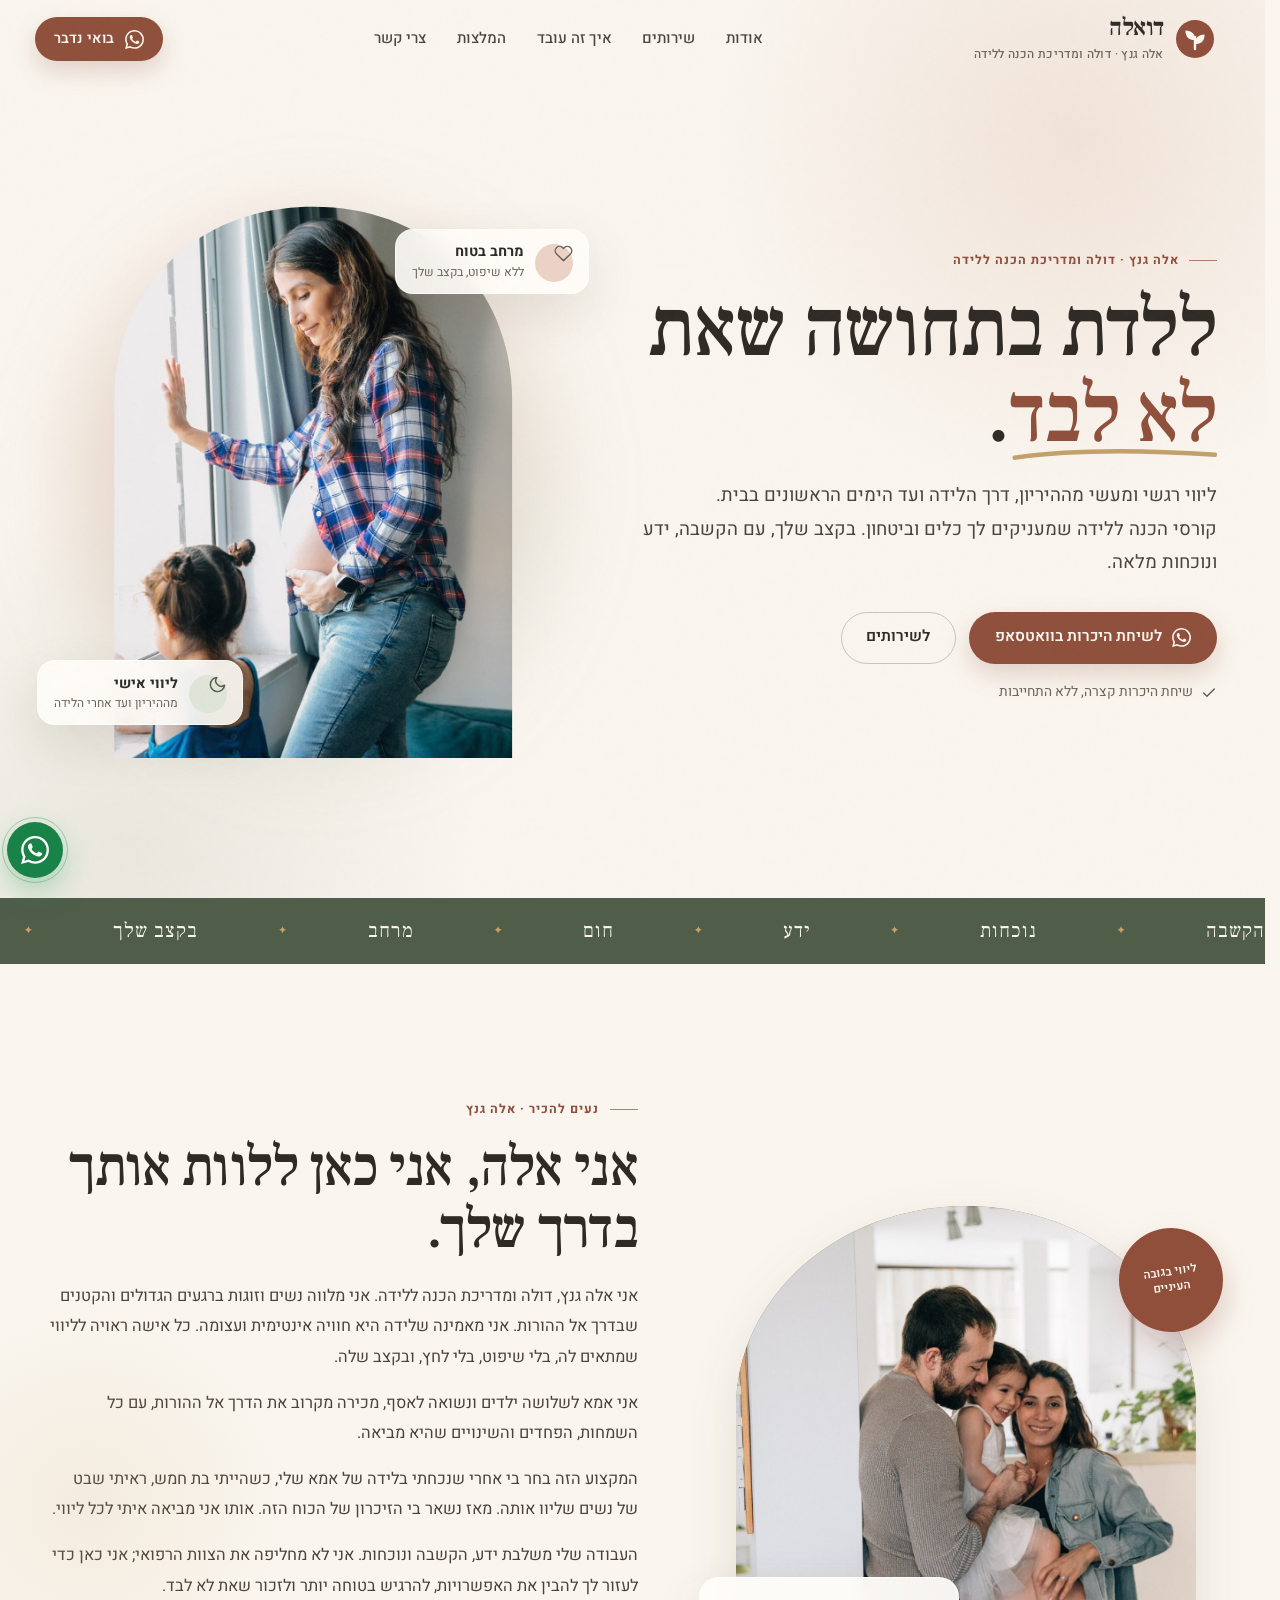
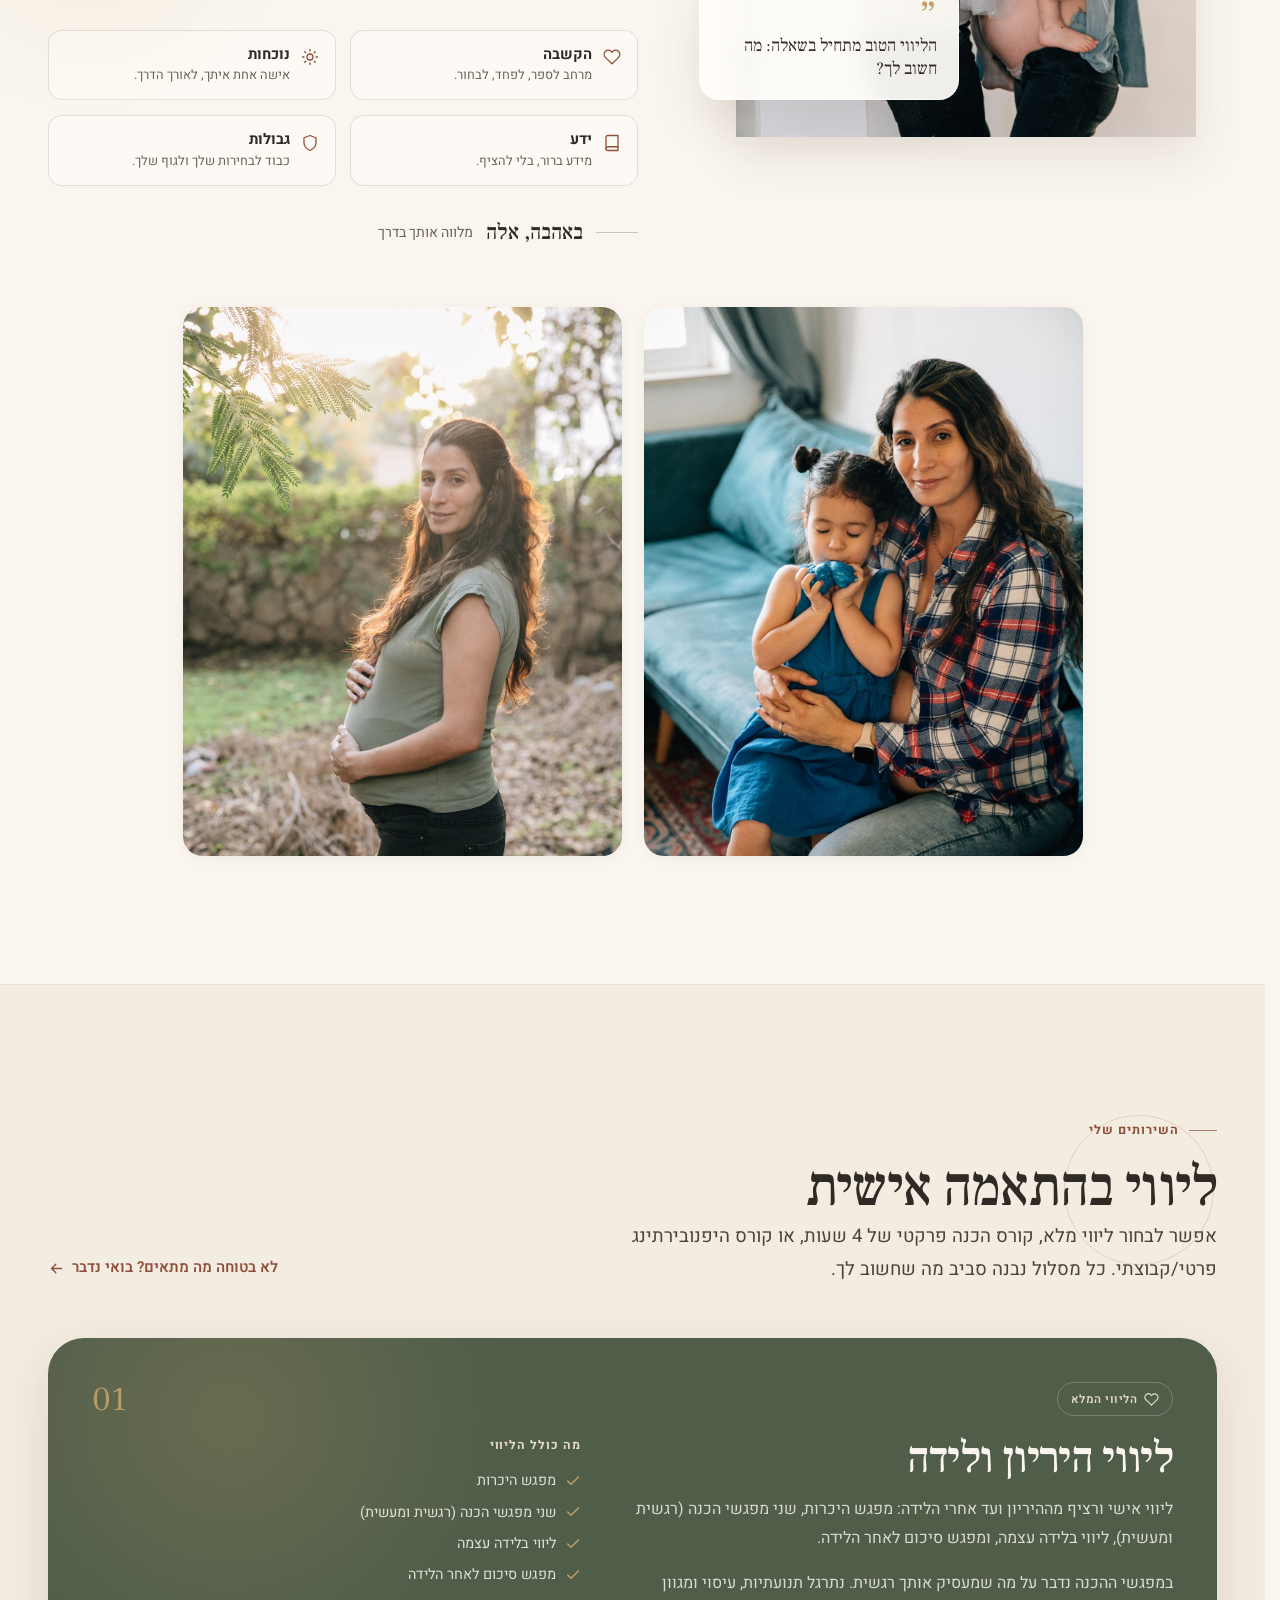
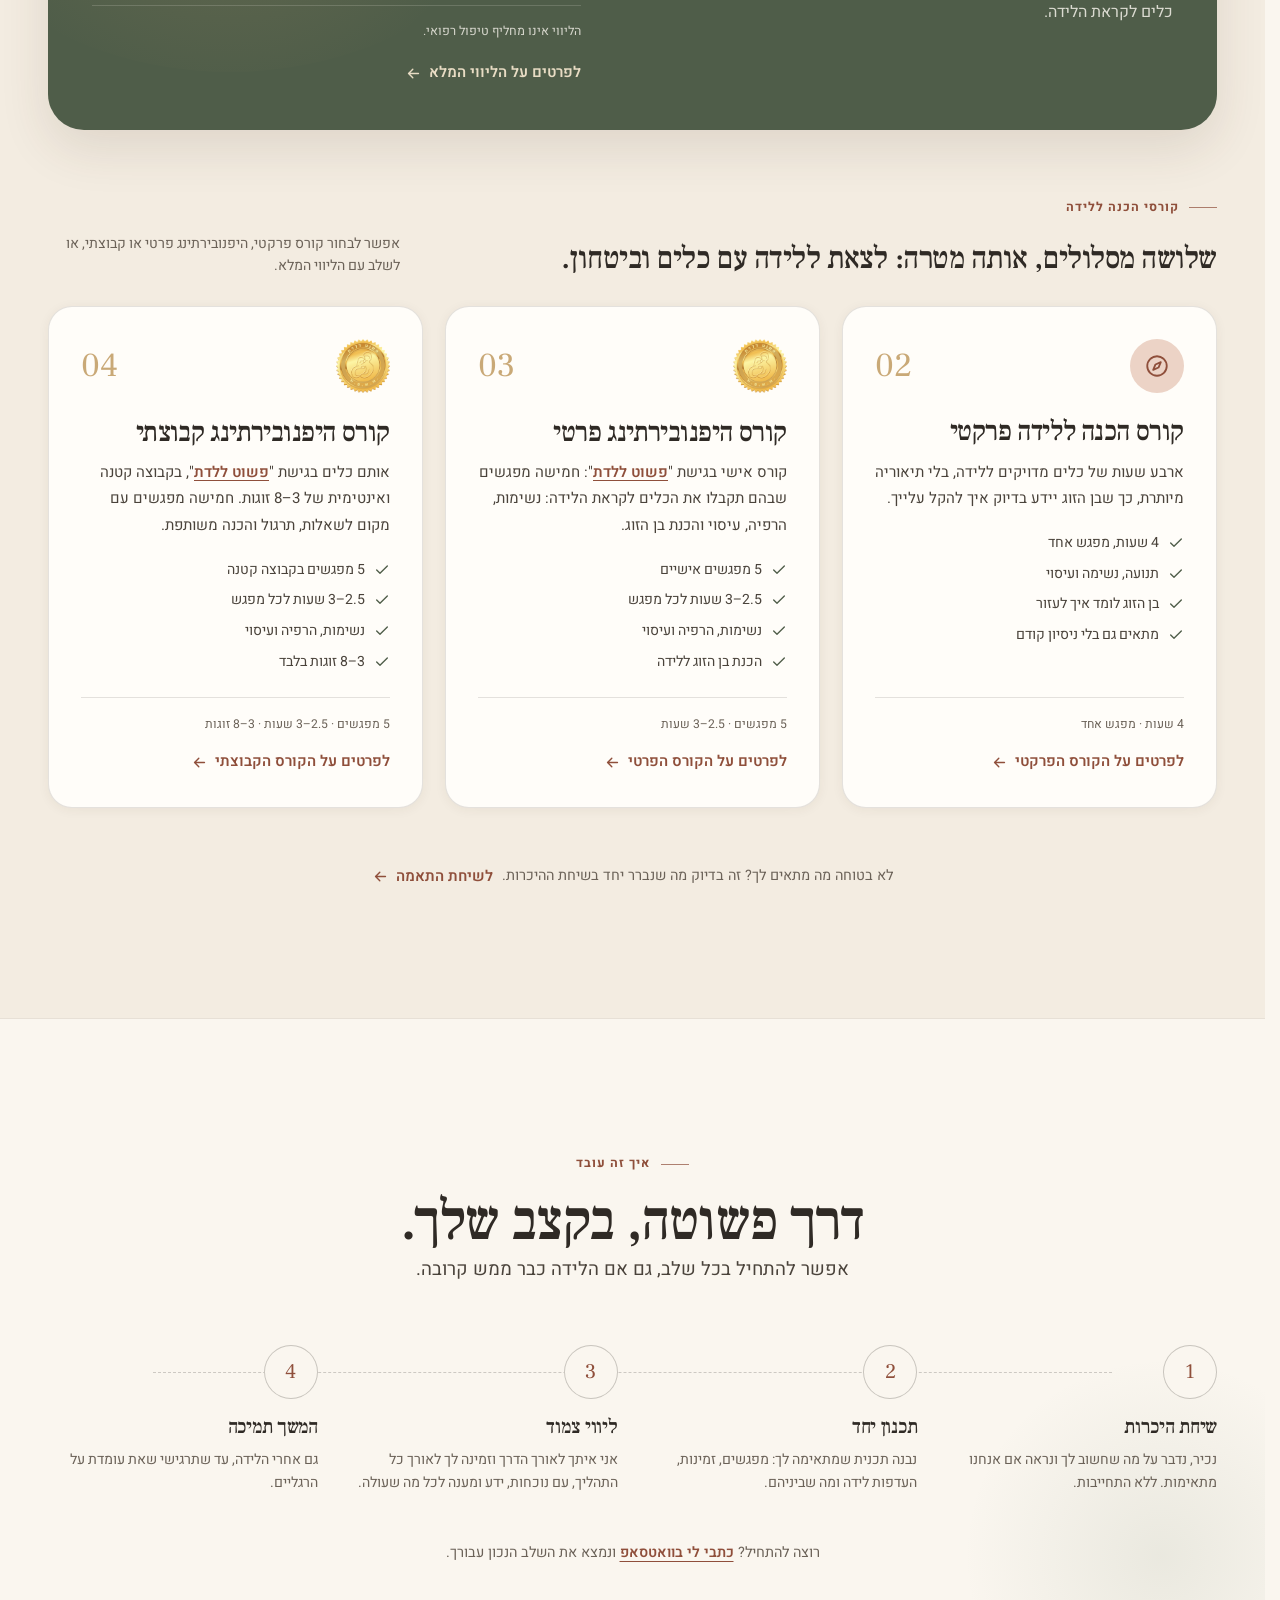
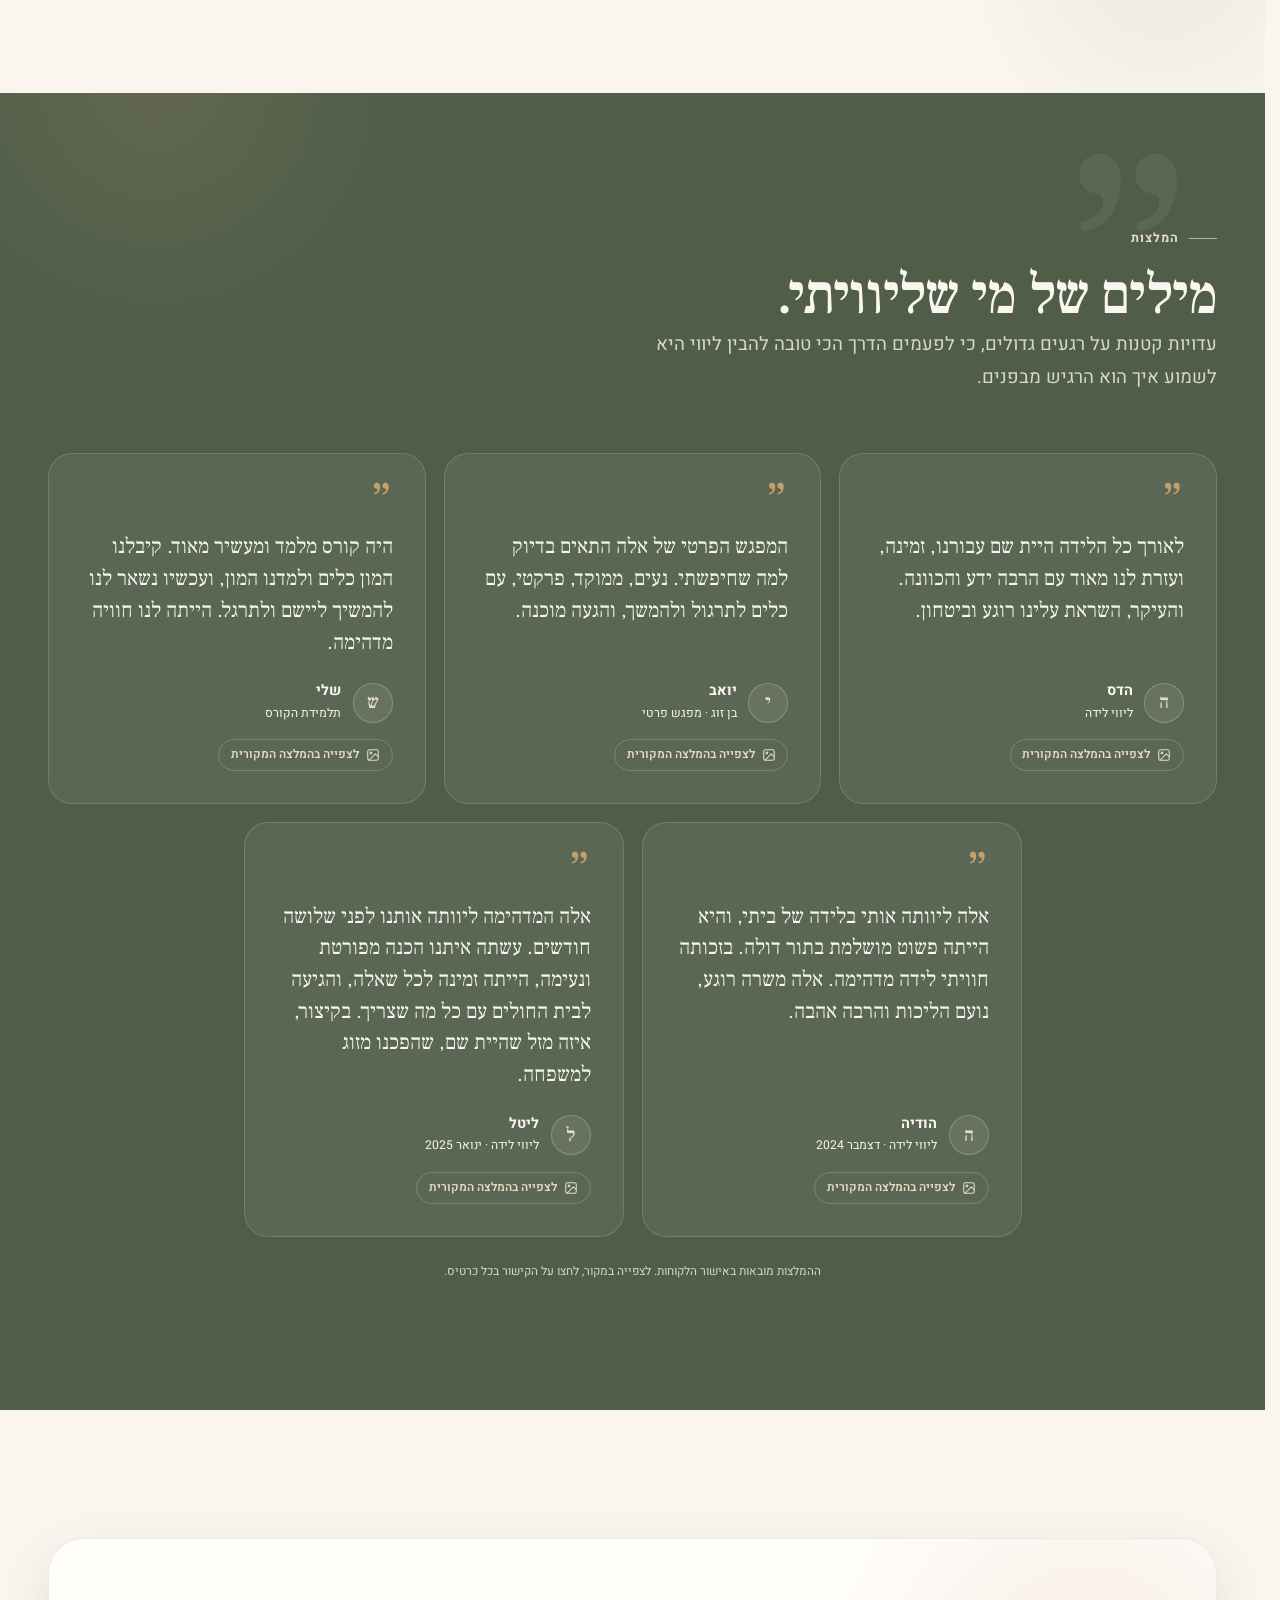
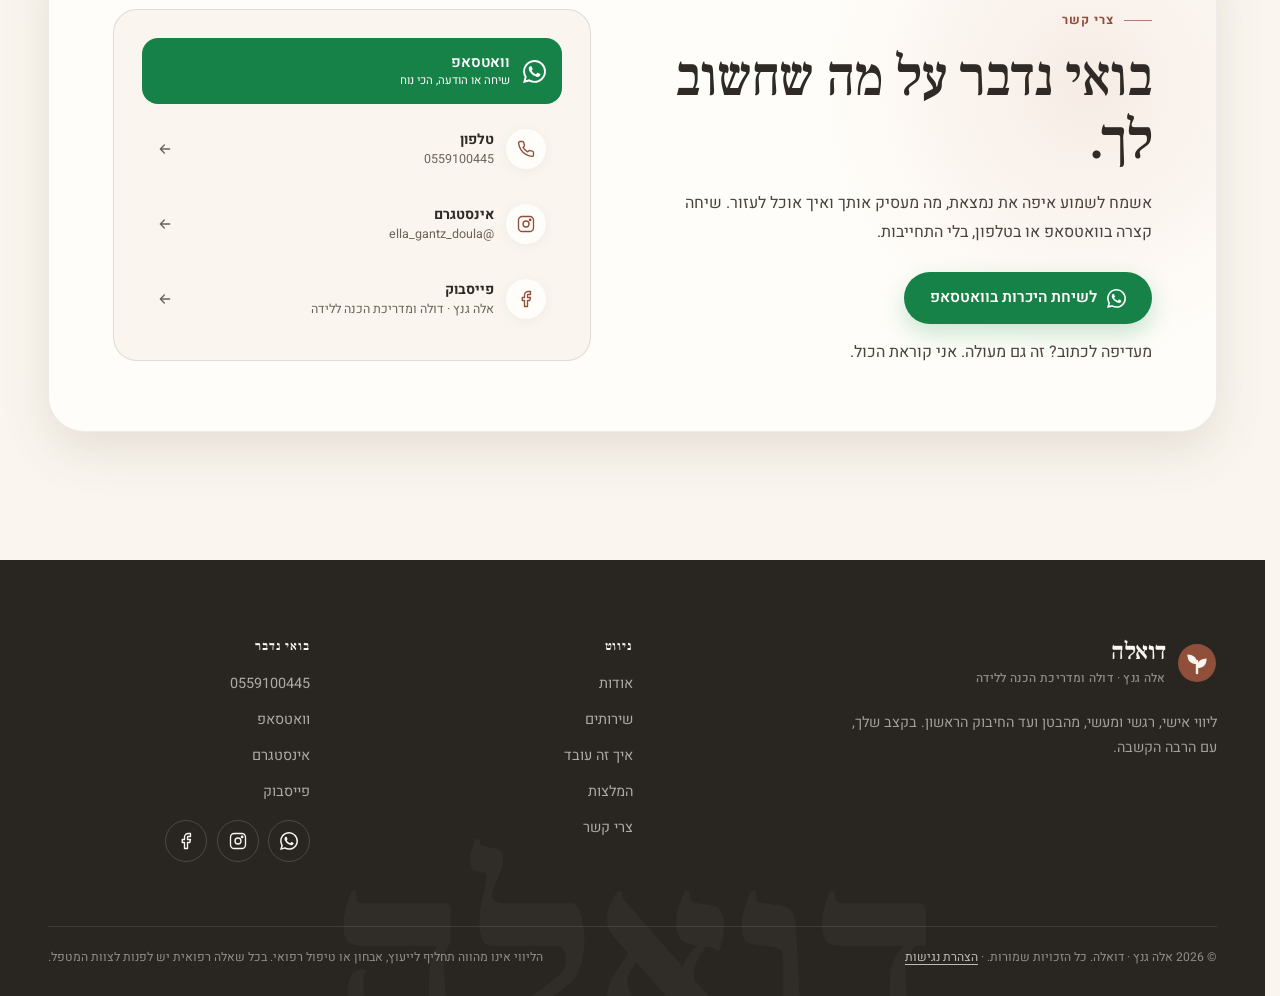
==== commit b99ba2a9: "Tighten about section copy" ====
--- a/index.html
+++ b/index.html
@@ -193,10 +193,10 @@
 
         <div class="about-copy" data-reveal style="--delay: .08s">
           <span class="eyebrow">נעים להכיר · אלה גנץ</span>
-          <h2>אני אלה, ואני כאן ללוות אותך בדרך שלך.</h2>
-          <p>אני אלה גנץ, דולה ומדריכת הכנה ללידה, ומלווה נשים וזוגות ברגעים הגדולים והקטנים שבדרך אל ההורות. אני מאמינה שלידה היא חוויה אינטימית ועצומה, ושכל אישה ראויה לליווי שמתאים לה, בלי שיפוט, בלי לחץ, ובקצב שלה.</p>
-          <p>אני אמא לשלושה ילדים ונשואה לאסף, ומכירה מקרוב את הדרך אל ההורות, עם כל השמחות, הפחדים והשינויים שהיא מביאה.</p>
-          <p>המקצוע הזה בחר בי אחרי שנכחתי בלידה של אמא שלי, כשהייתי בת חמש, וראיתי שבט של נשים שליוו אותה. מאז נשאר בי הזיכרון של הכוח הזה, ואותו אני מביאה איתי לכל ליווי.</p>
+          <h2>אני אלה, אני כאן ללוות אותך בדרך שלך.</h2>
+          <p>אני אלה גנץ, דולה ומדריכת הכנה ללידה. אני מלווה נשים וזוגות ברגעים הגדולים והקטנים שבדרך אל ההורות. אני מאמינה שלידה היא חוויה אינטימית ועצומה. כל אישה ראויה לליווי שמתאים לה, בלי שיפוט, בלי לחץ, ובקצב שלה.</p>
+          <p>אני אמא לשלושה ילדים ונשואה לאסף, מכירה מקרוב את הדרך אל ההורות, עם כל השמחות, הפחדים והשינויים שהיא מביאה.</p>
+          <p>המקצוע הזה בחר בי אחרי שנכחתי בלידה של אמא שלי, כשהייתי בת חמש, ראיתי שבט של נשים שליוו אותה. מאז נשאר בי הזיכרון של הכוח הזה. אותו אני מביאה איתי לכל ליווי.</p>
           <p>העבודה שלי משלבת ידע, הקשבה ונוכחות. אני לא מחליפה את הצוות הרפואי; אני כאן כדי לעזור לך להבין את האפשרויות, להרגיש בטוחה יותר ולזכור שאת לא לבד.</p>
 
           <div class="values-grid">
@@ -262,7 +262,7 @@
             <div class="service-feature-copy">
               <h3>ליווי היריון ולידה</h3>
               <p>ליווי אישי ורציף מההיריון ועד אחרי הלידה: מפגש היכרות, שני מפגשי הכנה (רגשית ומעשית), ליווי בלידה עצמה, ומפגש סיכום לאחר הלידה.</p>
-              <p class="service-feature-extra">במפגשי ההכנה נדבר על מה שמעסיק אותך רגשית, ונתרגל תנועתיות, עיסוי ומגוון כלים לקראת הלידה.</p>
+              <p class="service-feature-extra">במפגשי ההכנה נדבר על מה שמעסיק אותך רגשית. נתרגל תנועתיות, עיסוי ומגוון כלים לקראת הלידה.</p>
             </div>
             <div class="service-feature-details">
               <h4>מה כולל הליווי</h4>
@@ -285,7 +285,7 @@
             <span class="eyebrow">קורסי הכנה ללידה</span>
             <h3>שלושה מסלולים, אותה מטרה: לצאת ללידה עם כלים וביטחון.</h3>
           </div>
-          <p>אפשר לבחור קורס פרקטי, היפנובירתינג פרטי או קבוצתי, ולשלב עם הליווי המלא.</p>
+          <p>אפשר לבחור קורס פרקטי, היפנובירתינג פרטי או קבוצתי, או לשלב עם הליווי המלא.</p>
         </div>
 
         <div class="course-grid">
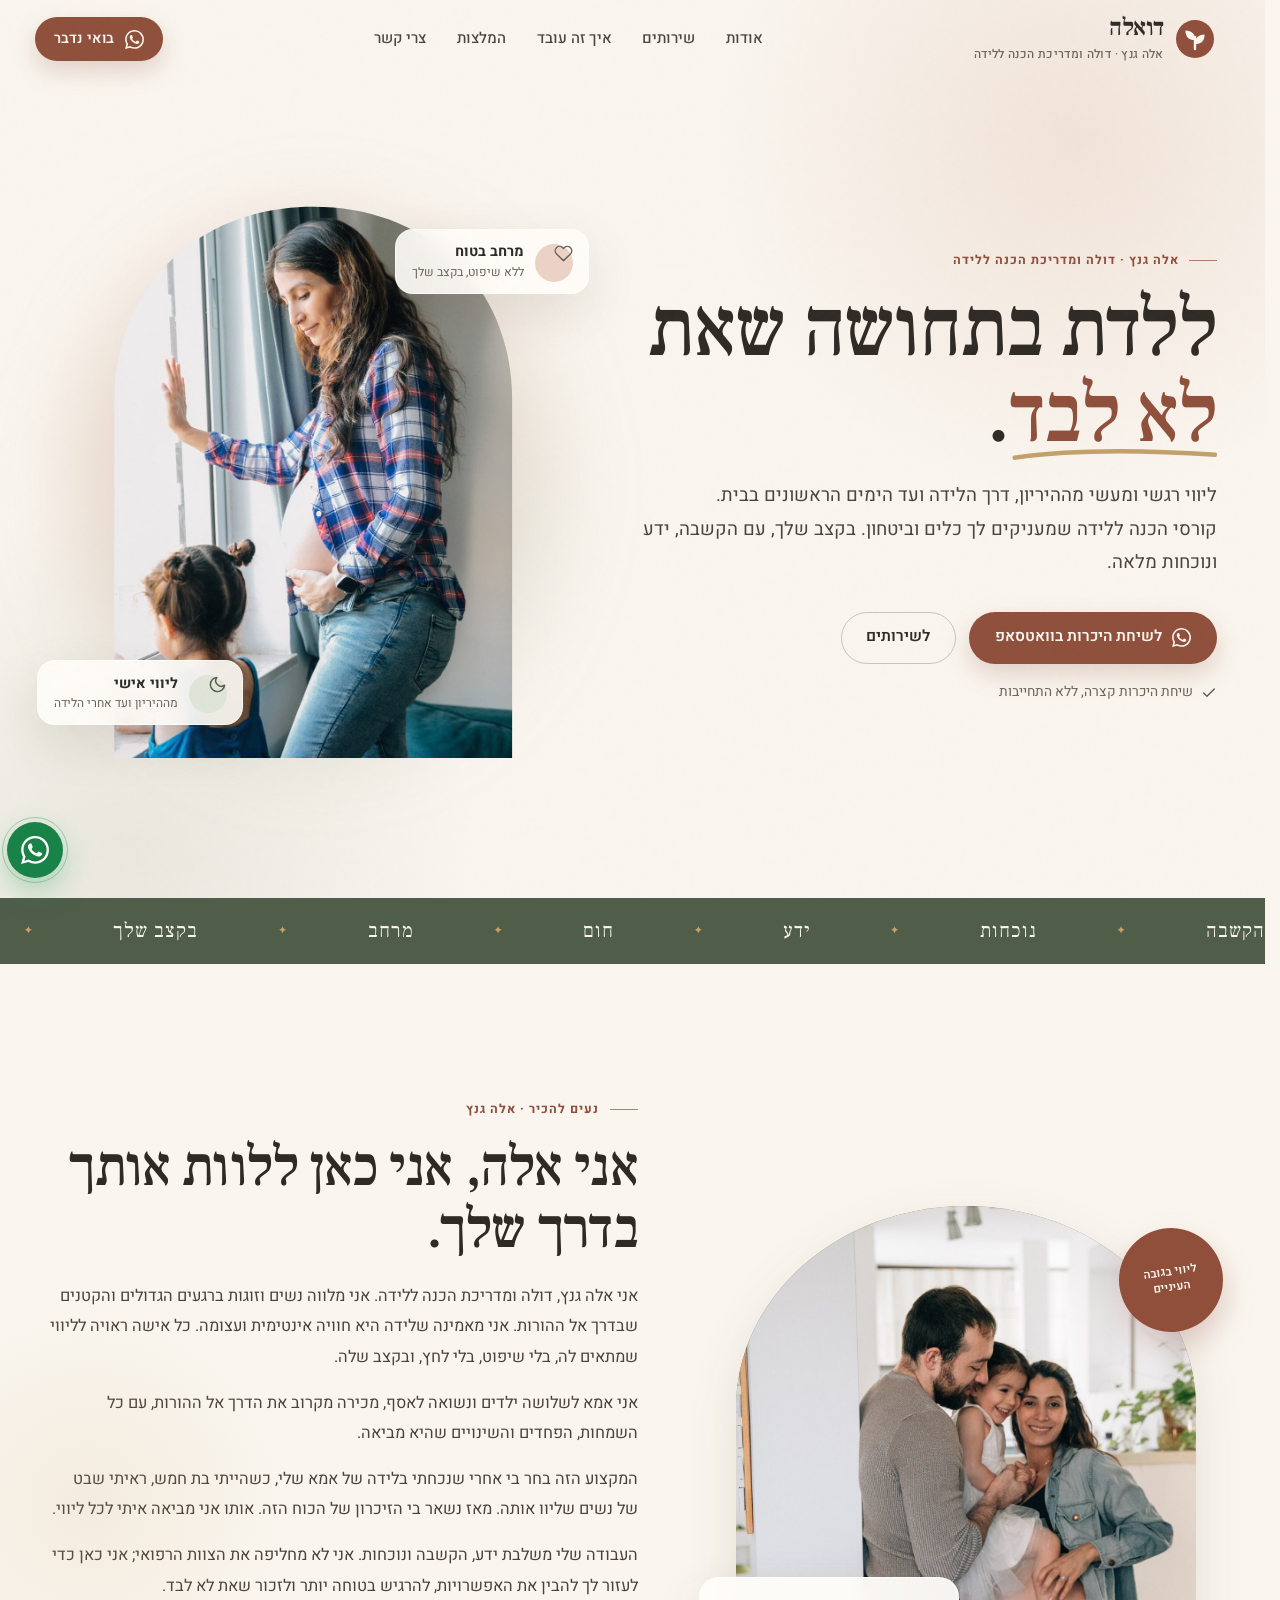
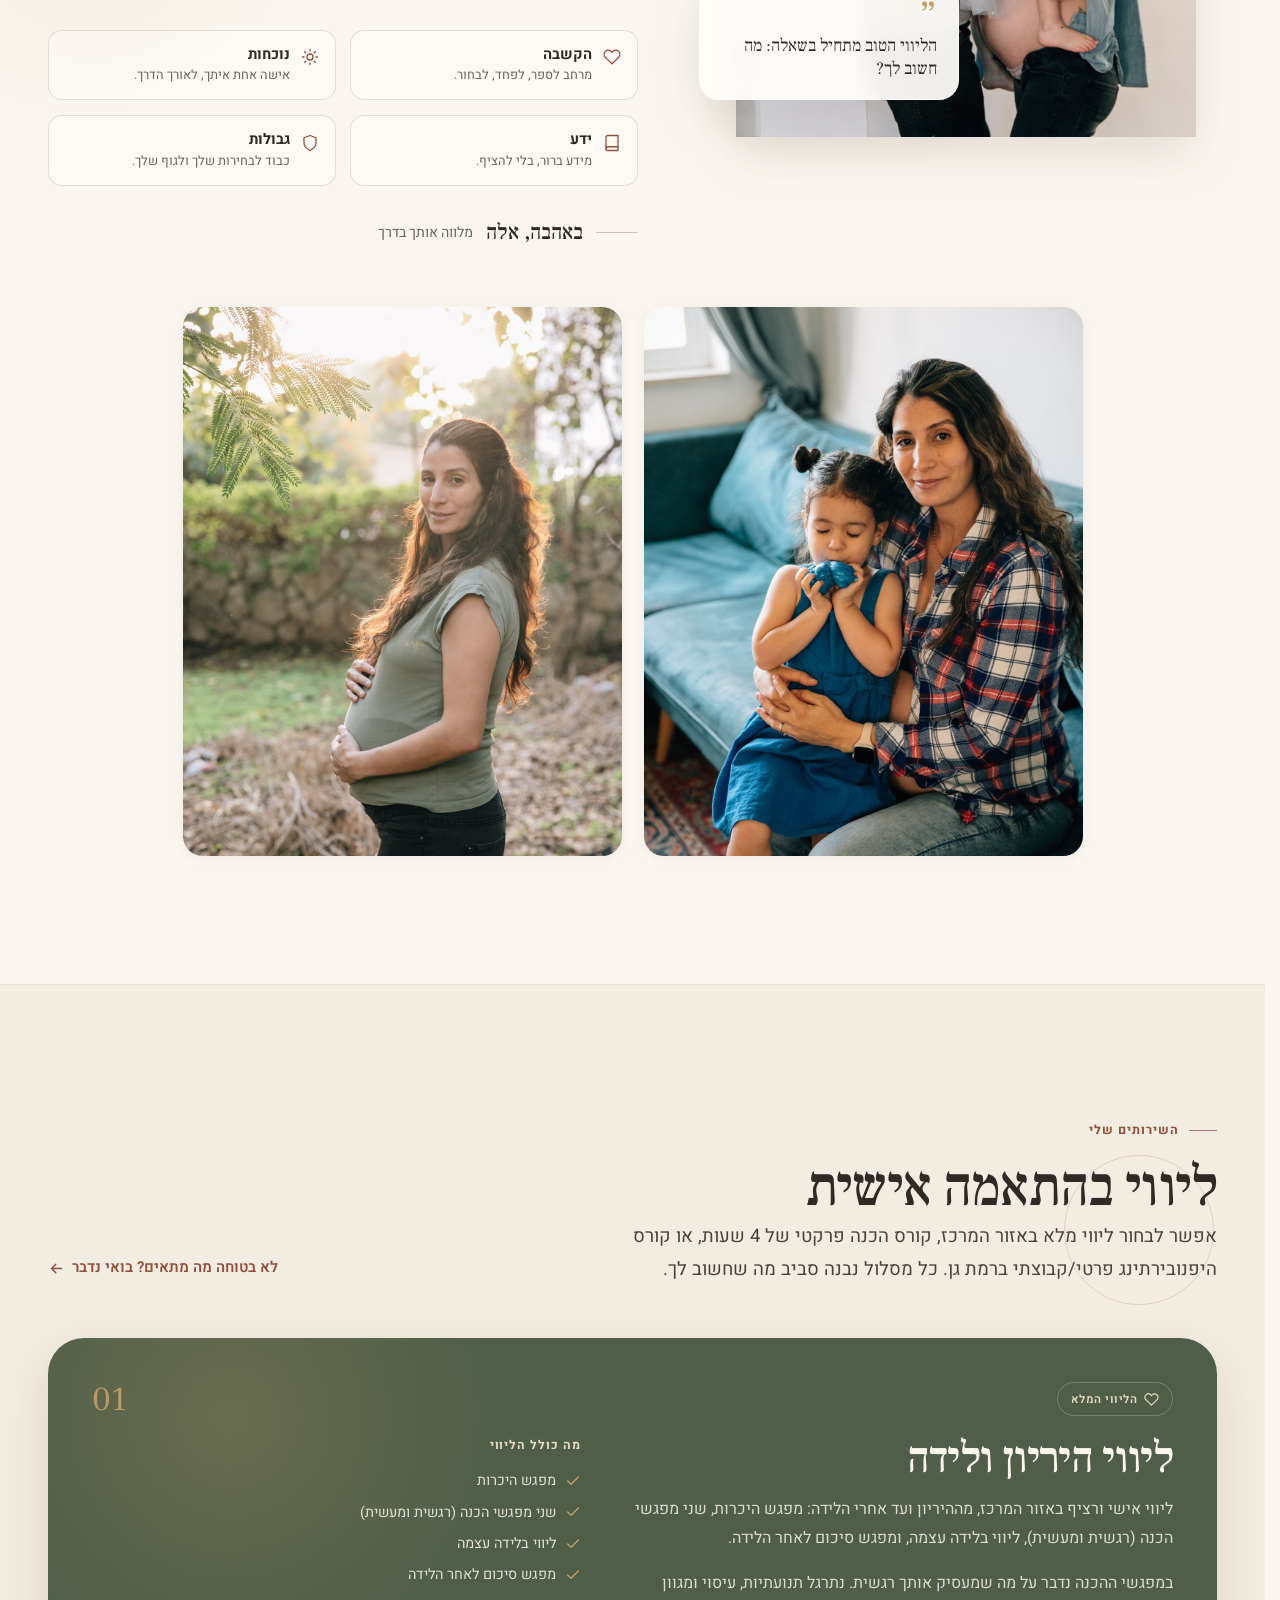
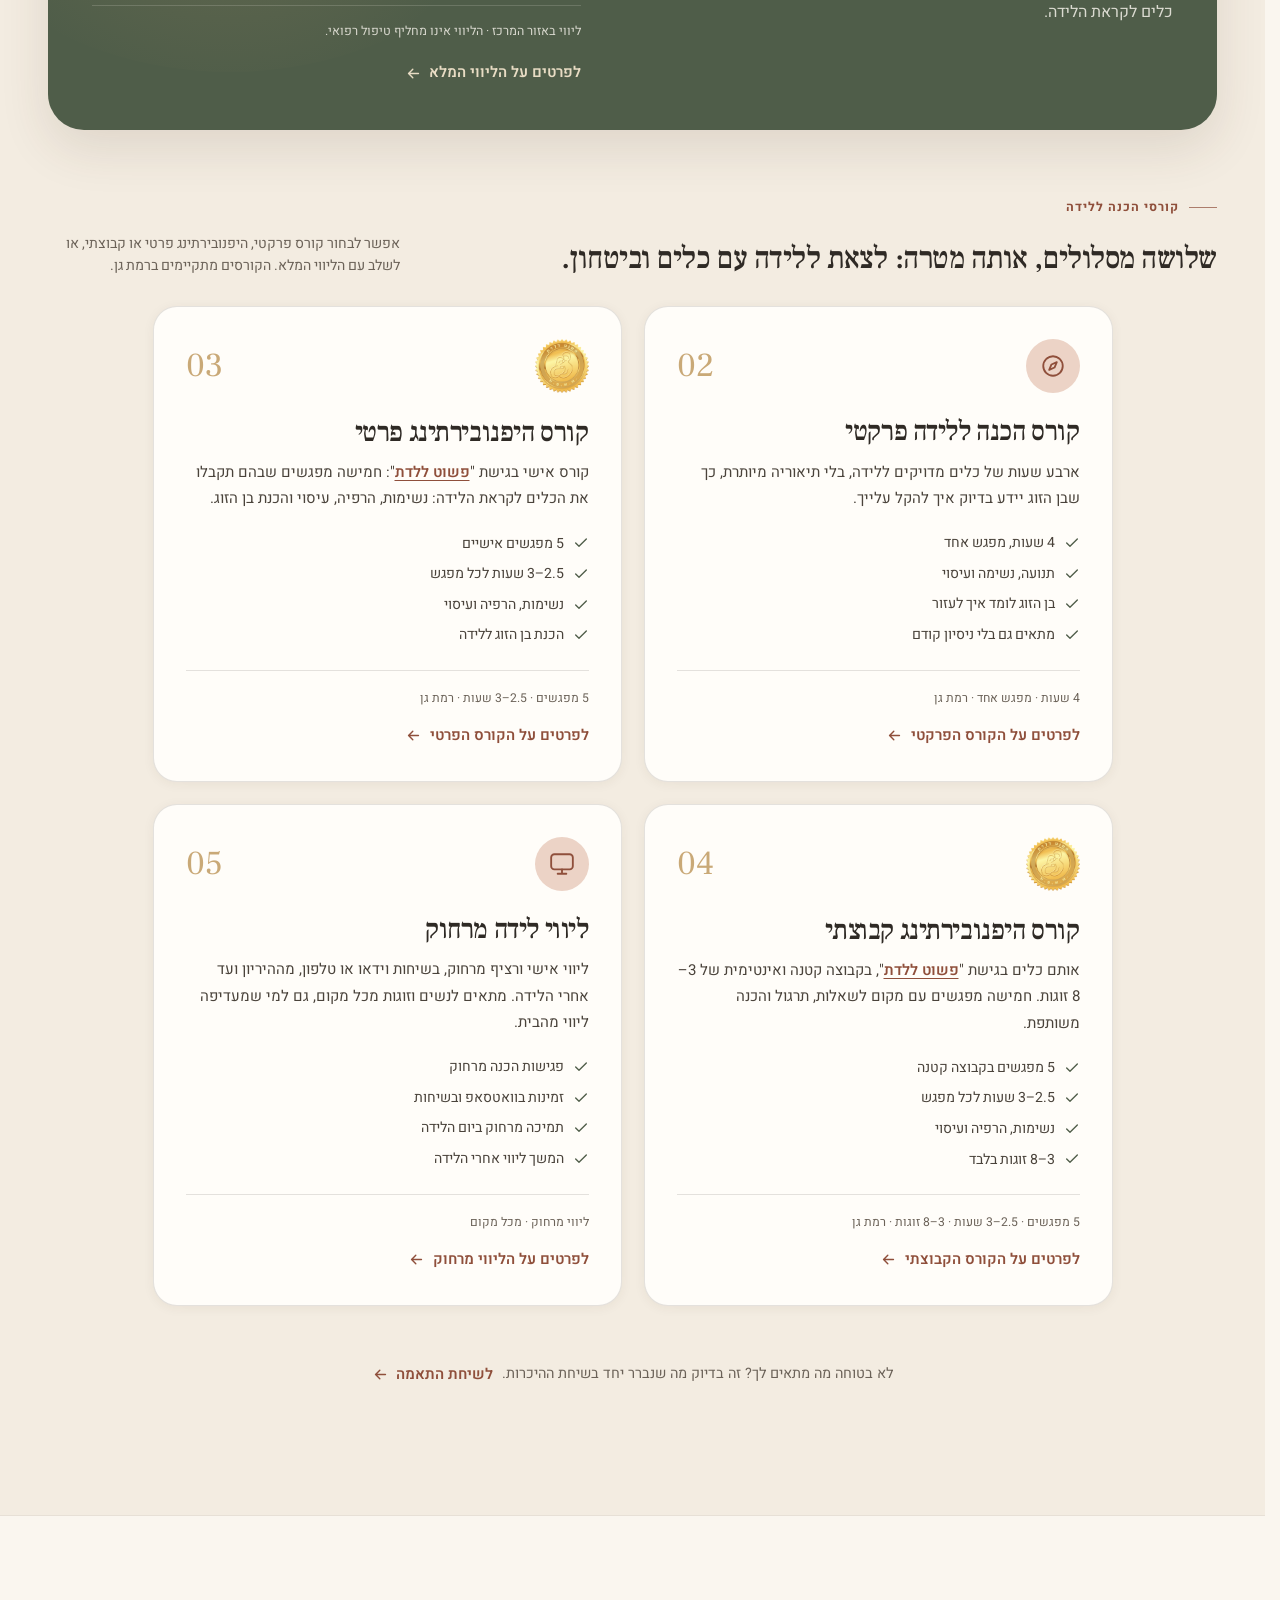
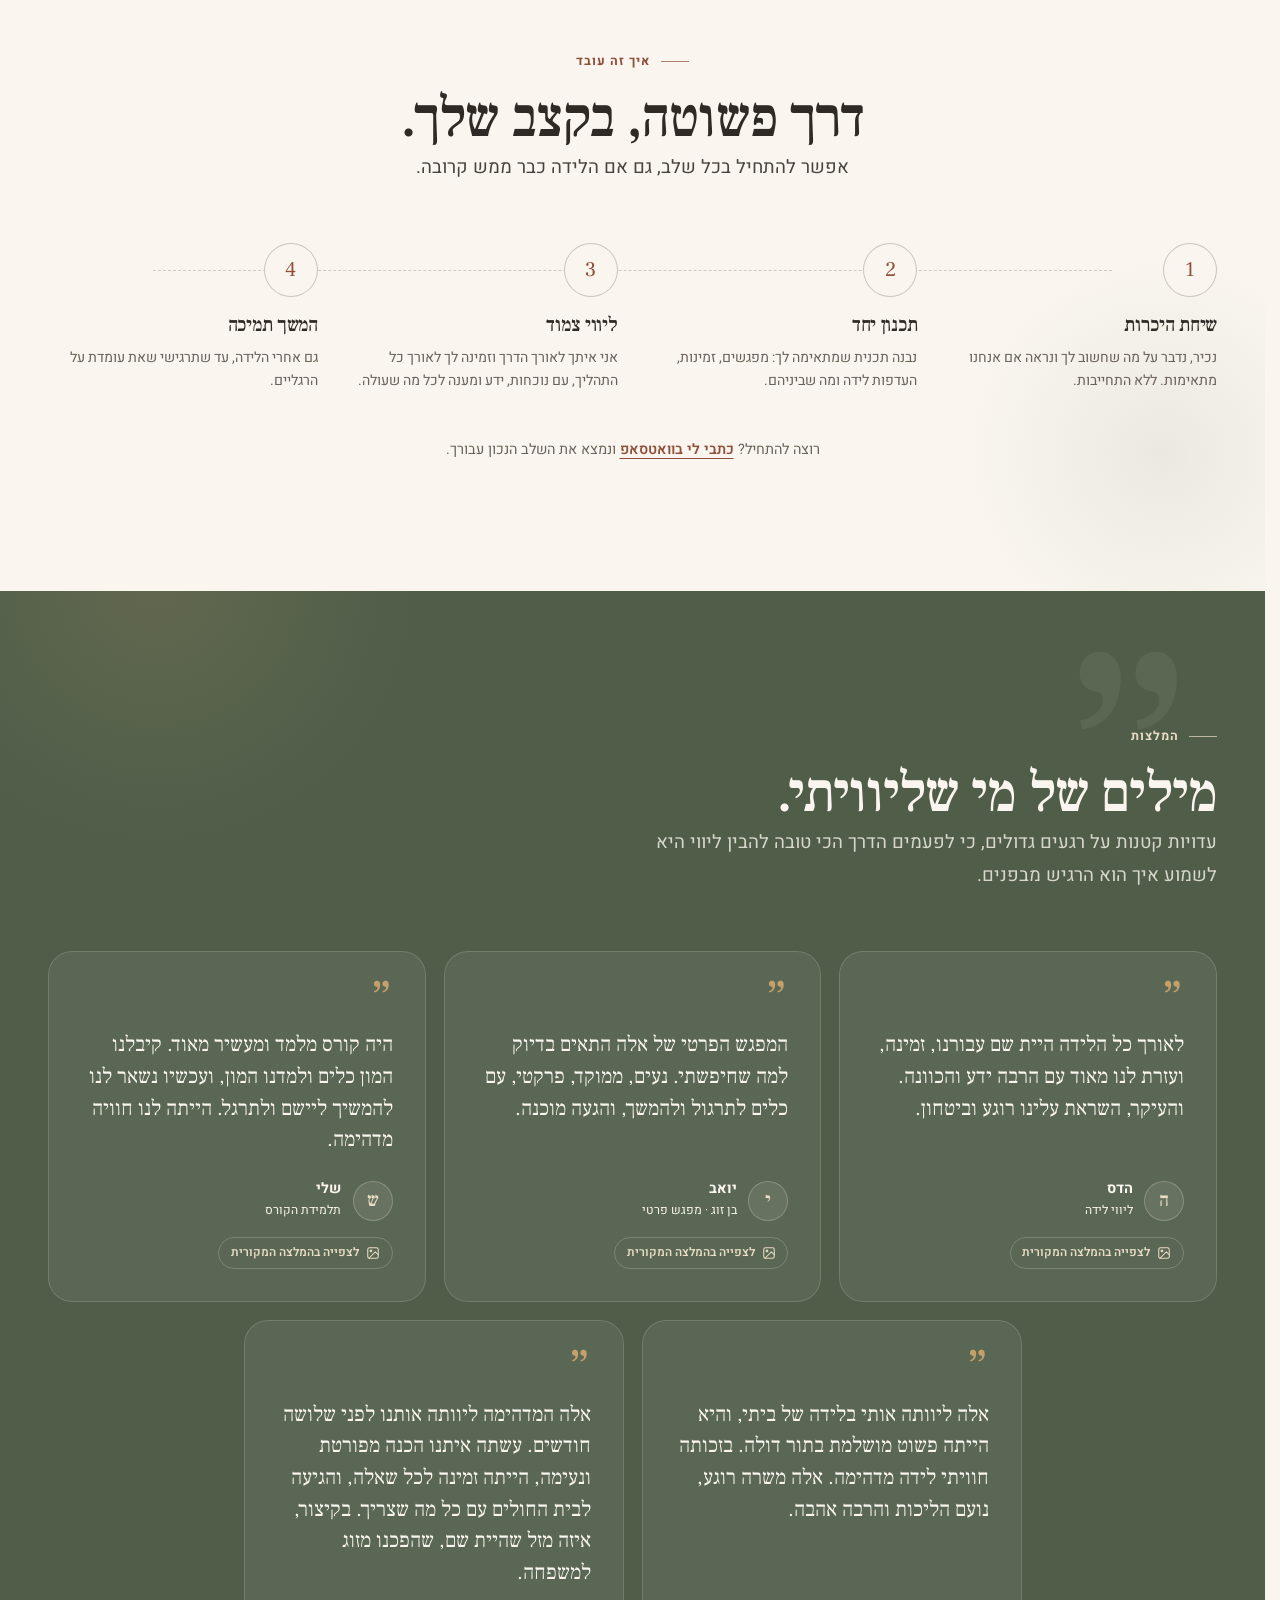
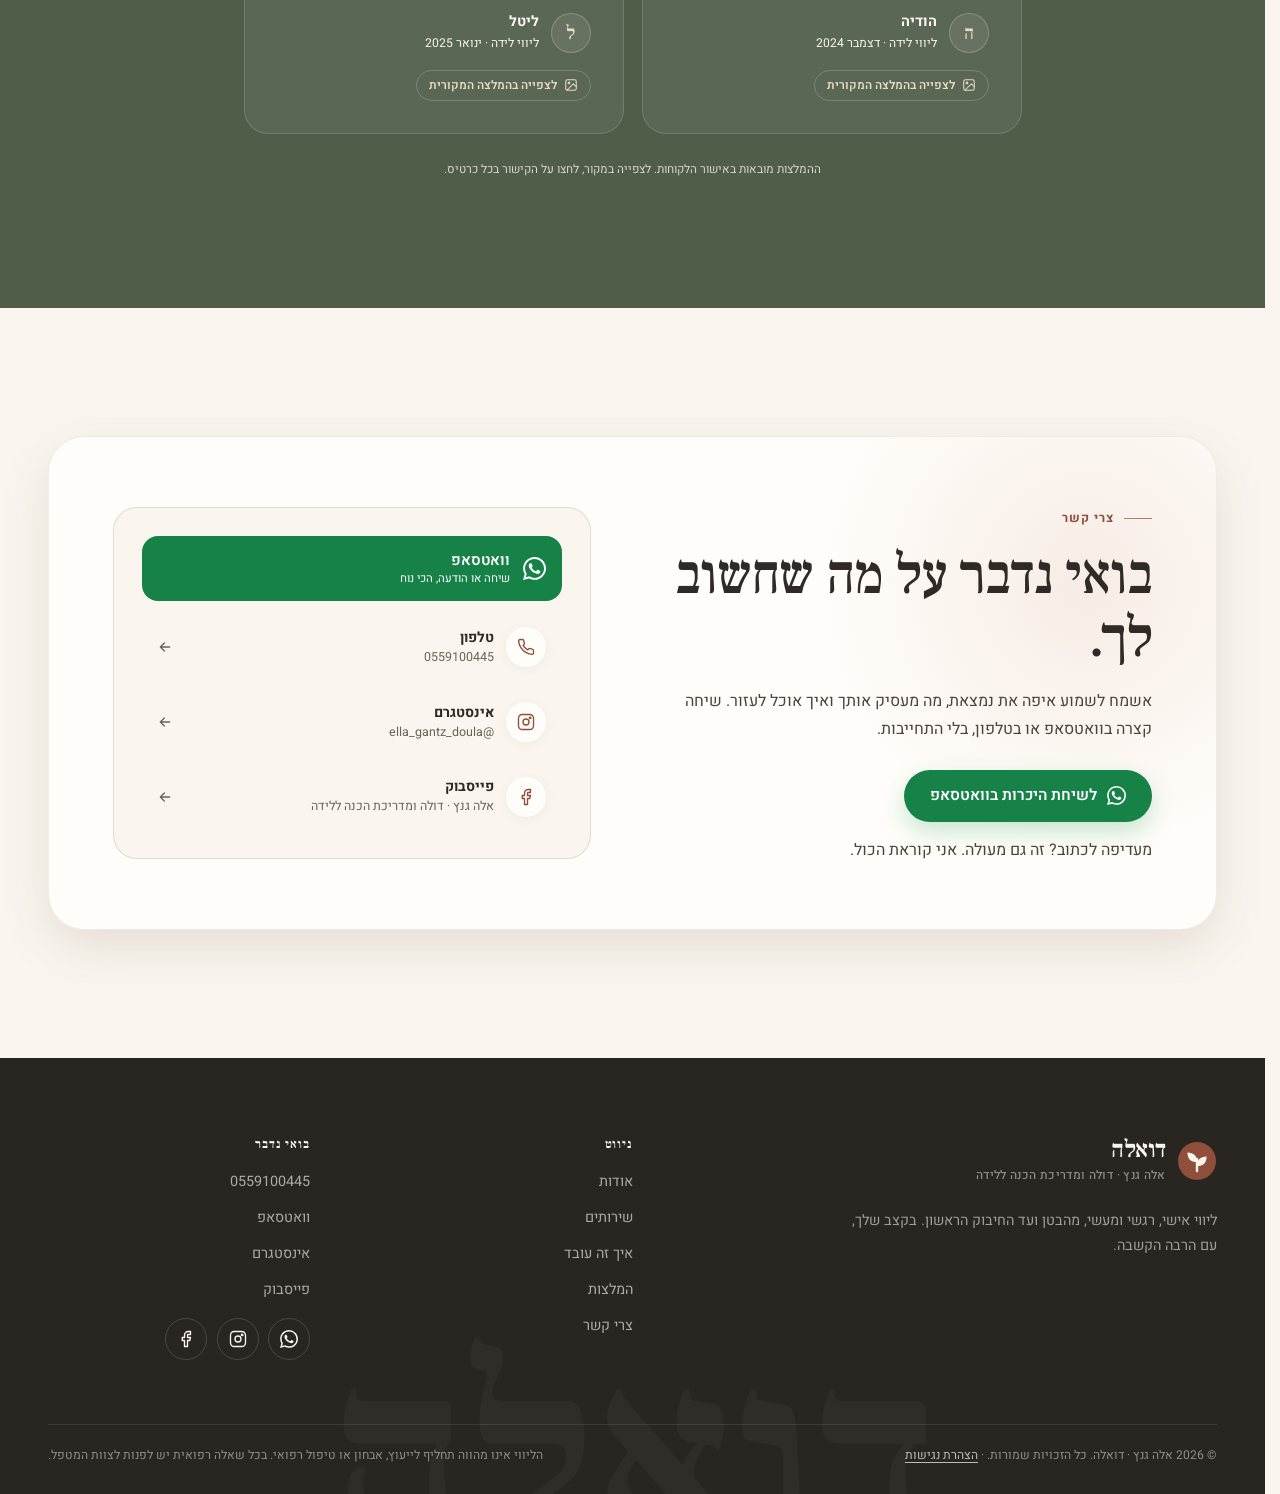
==== commit 7ec4a2a4: "Add remote doula support and service locations - Add a remote doula support card alongside the other" ====
--- a/index.html
+++ b/index.html
@@ -4,7 +4,7 @@
   <meta charset="utf-8">
   <meta name="viewport" content="width=device-width, initial-scale=1">
   <title>דואלה | אלה גנץ · דולה ומדריכת הכנה ללידה</title>
-  <meta name="description" content="ליווי אישי של אלה גנץ, דולה ומדריכת הכנה ללידה, לנשים וזוגות: ליווי היריון ולידה, קורס הכנה פרקטי וקורסי היפנובירתינג ׳פשוט ללדת׳. שיחת היכרות ללא התחייבות.">
+  <meta name="description" content="ליווי אישי של אלה גנץ, דולה ומדריכת הכנה ללידה, לנשים וזוגות: ליווי היריון ולידה באזור המרכז, ליווי לידה מרחוק, קורס הכנה פרקטי וקורסי היפנובירתינג ׳פשוט ללדת׳ ברמת גן. שיחת היכרות ללא התחייבות.">
   <meta name="theme-color" content="#faf6ef">
   <link rel="canonical" href="https://douella.com/">
   <link rel="manifest" href="site.webmanifest">
@@ -12,7 +12,7 @@
   <meta property="og:locale" content="he_IL">
   <meta property="og:site_name" content="דואלה">
   <meta property="og:title" content="דואלה | אלה גנץ · דולה ומדריכת הכנה ללידה">
-  <meta property="og:description" content="ליווי אישי של אלה גנץ, דולה ומדריכת הכנה ללידה: ליווי היריון ולידה, קורס הכנה פרקטי וקורסי היפנובירתינג ׳פשוט ללדת׳.">
+  <meta property="og:description" content="ליווי אישי של אלה גנץ, דולה ומדריכת הכנה ללידה: ליווי היריון ולידה באזור המרכז, ליווי לידה מרחוק, קורס הכנה פרקטי וקורסי היפנובירתינג ׳פשוט ללדת׳ ברמת גן.">
   <meta name="twitter:card" content="summary">
   <link rel="icon" href="assets/favicon.svg" type="image/svg+xml">
   <link rel="preconnect" href="https://fonts.googleapis.com">
@@ -30,16 +30,21 @@
       "name": "אלה גנץ",
       "jobTitle": "דולה ומדריכת הכנה ללידה"
     },
-    "description": "דולה ומדריכת הכנה ללידה: ליווי היריון ולידה, קורס הכנה פרקטי וקורסי היפנובירתינג ׳פשוט ללדת׳ לנשים וזוגות",
+    "description": "דולה ומדריכת הכנה ללידה: ליווי היריון ולידה באזור המרכז, ליווי לידה מרחוק, קורס הכנה פרקטי וקורסי היפנובירתינג ׳פשוט ללדת׳ ברמת גן, לנשים וזוגות",
     "url": "https://douella.com",
     "telephone": "+972559100445",
-    "areaServed": "IL",
+    "areaServed": [
+      "אזור המרכז",
+      "רמת גן",
+      "Worldwide"
+    ],
     "sameAs": [
       "https://www.instagram.com/ella_gantz_doula",
       "https://www.facebook.com/ella.gantz/"
     ],
     "serviceType": [
       "ליווי היריון ולידה",
+      "ליווי לידה מרחוק",
       "קורס הכנה ללידה פרקטי",
       "קורס היפנובירתינג פרטי",
       "קורס היפנובירתינג קבוצתי"
@@ -243,7 +248,7 @@
           <div class="section-head" data-reveal>
             <span class="eyebrow">השירותים שלי</span>
             <h2>ליווי בהתאמה אישית</h2>
-            <p class="section-lead">אפשר לבחור ליווי מלא, קורס הכנה פרקטי של 4 שעות, או קורס היפנובירתינג פרטי/קבוצתי. כל מסלול נבנה סביב מה שחשוב לך.</p>
+            <p class="section-lead">אפשר לבחור ליווי מלא באזור המרכז, קורס הכנה פרקטי של 4 שעות, או קורס היפנובירתינג פרטי/קבוצתי ברמת גן. כל מסלול נבנה סביב מה שחשוב לך.</p>
           </div>
           <a class="link-arrow" href="#contact" data-reveal style="--delay: .1s">לא בטוחה מה מתאים? בואי נדבר
             <svg viewBox="0 0 24 24" aria-hidden="true" focusable="false" fill="none" stroke="currentColor" stroke-width="2" stroke-linecap="round" stroke-linejoin="round"><path d="M19 12H5m6-6-6 6 6 6"/></svg>
@@ -261,7 +266,7 @@
           <div class="service-feature-body">
             <div class="service-feature-copy">
               <h3>ליווי היריון ולידה</h3>
-              <p>ליווי אישי ורציף מההיריון ועד אחרי הלידה: מפגש היכרות, שני מפגשי הכנה (רגשית ומעשית), ליווי בלידה עצמה, ומפגש סיכום לאחר הלידה.</p>
+              <p>ליווי אישי ורציף באזור המרכז, מההיריון ועד אחרי הלידה: מפגש היכרות, שני מפגשי הכנה (רגשית ומעשית), ליווי בלידה עצמה, ומפגש סיכום לאחר הלידה.</p>
               <p class="service-feature-extra">במפגשי ההכנה נדבר על מה שמעסיק אותך רגשית. נתרגל תנועתיות, עיסוי ומגוון כלים לקראת הלידה.</p>
             </div>
             <div class="service-feature-details">
@@ -272,7 +277,7 @@
                 <li><svg viewBox="0 0 24 24" aria-hidden="true" focusable="false" fill="none" stroke="currentColor" stroke-width="2" stroke-linecap="round" stroke-linejoin="round"><path d="M20 6 9 17l-5-5"/></svg>ליווי בלידה עצמה</li>
                 <li><svg viewBox="0 0 24 24" aria-hidden="true" focusable="false" fill="none" stroke="currentColor" stroke-width="2" stroke-linecap="round" stroke-linejoin="round"><path d="M20 6 9 17l-5-5"/></svg>מפגש סיכום לאחר הלידה</li>
               </ul>
-              <p class="service-feature-meta">הליווי אינו מחליף טיפול רפואי.</p>
+              <p class="service-feature-meta">ליווי באזור המרכז · הליווי אינו מחליף טיפול רפואי.</p>
               <a class="link-arrow" href="https://wa.me/972559100445" data-contact-link="whatsapp" data-wa-message="היי אלה, אשמח לשמוע עוד על הליווי המלא" target="_blank" rel="noopener noreferrer">לפרטים על הליווי המלא
                 <svg viewBox="0 0 24 24" aria-hidden="true" focusable="false" fill="none" stroke="currentColor" stroke-width="2" stroke-linecap="round" stroke-linejoin="round"><path d="M19 12H5m6-6-6 6 6 6"/></svg>
               </a>
@@ -285,7 +290,7 @@
             <span class="eyebrow">קורסי הכנה ללידה</span>
             <h3>שלושה מסלולים, אותה מטרה: לצאת ללידה עם כלים וביטחון.</h3>
           </div>
-          <p>אפשר לבחור קורס פרקטי, היפנובירתינג פרטי או קבוצתי, או לשלב עם הליווי המלא.</p>
+          <p>אפשר לבחור קורס פרקטי, היפנובירתינג פרטי או קבוצתי, או לשלב עם הליווי המלא. הקורסים מתקיימים ברמת גן.</p>
         </div>
 
         <div class="course-grid">
@@ -304,7 +309,7 @@
               <li><svg viewBox="0 0 24 24" aria-hidden="true" focusable="false" fill="none" stroke="currentColor" stroke-width="2" stroke-linecap="round" stroke-linejoin="round"><path d="M20 6 9 17l-5-5"/></svg>בן הזוג לומד איך לעזור</li>
               <li><svg viewBox="0 0 24 24" aria-hidden="true" focusable="false" fill="none" stroke="currentColor" stroke-width="2" stroke-linecap="round" stroke-linejoin="round"><path d="M20 6 9 17l-5-5"/></svg>מתאים גם בלי ניסיון קודם</li>
             </ul>
-            <div class="service-meta">4 שעות · מפגש אחד</div>
+            <div class="service-meta">4 שעות · מפגש אחד · רמת גן</div>
             <a class="link-arrow" href="https://wa.me/972559100445" data-contact-link="whatsapp" data-wa-message="היי אלה, אשמח לשמוע עוד על קורס ההכנה הפרקטי" target="_blank" rel="noopener noreferrer">לפרטים על הקורס הפרקטי
               <svg viewBox="0 0 24 24" aria-hidden="true" focusable="false" fill="none" stroke="currentColor" stroke-width="2" stroke-linecap="round" stroke-linejoin="round"><path d="M19 12H5m6-6-6 6 6 6"/></svg>
             </a>
@@ -323,7 +328,7 @@
               <li><svg viewBox="0 0 24 24" aria-hidden="true" focusable="false" fill="none" stroke="currentColor" stroke-width="2" stroke-linecap="round" stroke-linejoin="round"><path d="M20 6 9 17l-5-5"/></svg>נשימות, הרפיה ועיסוי</li>
               <li><svg viewBox="0 0 24 24" aria-hidden="true" focusable="false" fill="none" stroke="currentColor" stroke-width="2" stroke-linecap="round" stroke-linejoin="round"><path d="M20 6 9 17l-5-5"/></svg>הכנת בן הזוג ללידה</li>
             </ul>
-            <div class="service-meta">5 מפגשים · 2.5–3 שעות</div>
+            <div class="service-meta">5 מפגשים · 2.5–3 שעות · רמת גן</div>
             <a class="link-arrow" href="https://wa.me/972559100445" data-contact-link="whatsapp" data-wa-message="היי אלה, אשמח לשמוע עוד על קורס ההיפנובירתינג הפרטי" target="_blank" rel="noopener noreferrer">לפרטים על הקורס הפרטי
               <svg viewBox="0 0 24 24" aria-hidden="true" focusable="false" fill="none" stroke="currentColor" stroke-width="2" stroke-linecap="round" stroke-linejoin="round"><path d="M19 12H5m6-6-6 6 6 6"/></svg>
             </a>
@@ -342,8 +347,29 @@
               <li><svg viewBox="0 0 24 24" aria-hidden="true" focusable="false" fill="none" stroke="currentColor" stroke-width="2" stroke-linecap="round" stroke-linejoin="round"><path d="M20 6 9 17l-5-5"/></svg>נשימות, הרפיה ועיסוי</li>
               <li><svg viewBox="0 0 24 24" aria-hidden="true" focusable="false" fill="none" stroke="currentColor" stroke-width="2" stroke-linecap="round" stroke-linejoin="round"><path d="M20 6 9 17l-5-5"/></svg>3–8 זוגות בלבד</li>
             </ul>
-            <div class="service-meta">5 מפגשים · 2.5–3 שעות · 3–8 זוגות</div>
+            <div class="service-meta">5 מפגשים · 2.5–3 שעות · 3–8 זוגות · רמת גן</div>
             <a class="link-arrow" href="https://wa.me/972559100445" data-contact-link="whatsapp" data-wa-message="היי אלה, אשמח לשמוע עוד על קורס ההיפנובירתינג הקבוצתי" target="_blank" rel="noopener noreferrer">לפרטים על הקורס הקבוצתי
+              <svg viewBox="0 0 24 24" aria-hidden="true" focusable="false" fill="none" stroke="currentColor" stroke-width="2" stroke-linecap="round" stroke-linejoin="round"><path d="M19 12H5m6-6-6 6 6 6"/></svg>
+            </a>
+          </article>
+
+          <article class="service-card" data-reveal style="--delay: .24s">
+            <div class="service-top">
+              <span class="service-icon" aria-hidden="true">
+                <svg viewBox="0 0 24 24" fill="none" stroke="currentColor" stroke-width="1.7" stroke-linecap="round" stroke-linejoin="round"><rect x="2" y="3" width="20" height="14" rx="3"/><path d="M8 21h8M12 17v4"/></svg>
+              </span>
+              <span class="service-number" aria-hidden="true">05</span>
+            </div>
+            <h4>ליווי לידה מרחוק</h4>
+            <p>ליווי אישי ורציף מרחוק, בשיחות וידאו או טלפון, מההיריון ועד אחרי הלידה. מתאים לנשים וזוגות מכל מקום, גם למי שמעדיפה ליווי מהבית.</p>
+            <ul class="service-list">
+              <li><svg viewBox="0 0 24 24" aria-hidden="true" focusable="false" fill="none" stroke="currentColor" stroke-width="2" stroke-linecap="round" stroke-linejoin="round"><path d="M20 6 9 17l-5-5"/></svg>פגישות הכנה מרחוק</li>
+              <li><svg viewBox="0 0 24 24" aria-hidden="true" focusable="false" fill="none" stroke="currentColor" stroke-width="2" stroke-linecap="round" stroke-linejoin="round"><path d="M20 6 9 17l-5-5"/></svg>זמינות בוואטסאפ ובשיחות</li>
+              <li><svg viewBox="0 0 24 24" aria-hidden="true" focusable="false" fill="none" stroke="currentColor" stroke-width="2" stroke-linecap="round" stroke-linejoin="round"><path d="M20 6 9 17l-5-5"/></svg>תמיכה מרחוק ביום הלידה</li>
+              <li><svg viewBox="0 0 24 24" aria-hidden="true" focusable="false" fill="none" stroke="currentColor" stroke-width="2" stroke-linecap="round" stroke-linejoin="round"><path d="M20 6 9 17l-5-5"/></svg>המשך ליווי אחרי הלידה</li>
+            </ul>
+            <div class="service-meta">ליווי מרחוק · מכל מקום</div>
+            <a class="link-arrow" href="https://wa.me/972559100445" data-contact-link="whatsapp" data-wa-message="היי אלה, אשמח לשמוע עוד על ליווי לידה מרחוק" target="_blank" rel="noopener noreferrer">לפרטים על הליווי מרחוק
               <svg viewBox="0 0 24 24" aria-hidden="true" focusable="false" fill="none" stroke="currentColor" stroke-width="2" stroke-linecap="round" stroke-linejoin="round"><path d="M19 12H5m6-6-6 6 6 6"/></svg>
             </a>
           </article>
--- a/styles.css
+++ b/styles.css
@@ -1132,9 +1132,11 @@
 
 .course-grid {
   display: grid;
-  grid-template-columns: repeat(3, minmax(0, 1fr));
+  grid-template-columns: repeat(2, minmax(0, 1fr));
   align-items: stretch;
   gap: clamp(14px, 1.8vw, 22px);
+  max-inline-size: 960px;
+  margin-inline: auto;
 }
 
 .service-card {
@@ -2078,7 +2080,7 @@
   }
 
   .course-grid {
-    grid-template-columns: minmax(0, 1fr);
+    grid-template-columns: repeat(2, minmax(0, 1fr));
     justify-items: center;
     gap: 16px;
   }
@@ -2189,6 +2191,10 @@
     font-size: 2rem;
   }
 
+  .course-grid {
+    grid-template-columns: minmax(0, 1fr);
+  }
+
   .hero-actions .btn {
     inline-size: 100%;
   }
